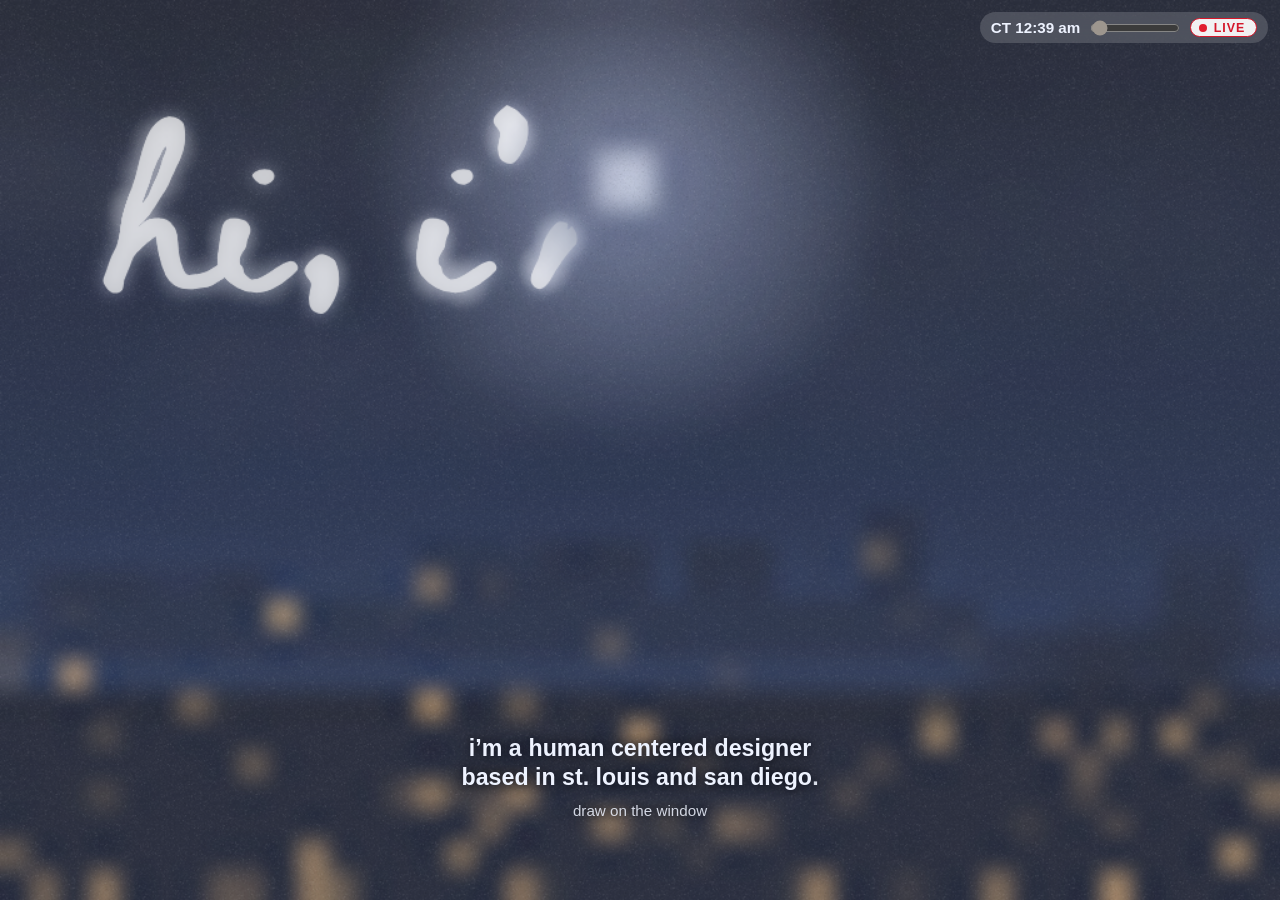
==== index.html @ 8dcabbac "renamed" ====
<!doctype html>
<html lang="en">
<head>
<meta charset="utf-8">
<meta name="viewport" content="width=device-width, initial-scale=1, viewport-fit=cover">
<title>Sage Park</title>
<link href="https://fonts.googleapis.com/css2?family=Beth+Ellen&display=swap" rel="stylesheet">
<style>
:root{box-sizing:border-box;padding-top:env(safe-area-inset-top,0px);
  padding-bottom:env(safe-area-inset-bottom,0px);
  --ink:#10244a;--glow:rgba(255,255,255,.55);--sky:#0b1634}
html{background:var(--sky);
  scroll-padding-top:env(safe-area-inset-top,0px)}
body{margin:0;font-family:'Alte Haas Grotesk','Helvetica Neue',Helvetica,Arial,sans-serif;color:var(--ink);transition:color 1s}
#fog{position:fixed;inset:0;width:100%;height:100%;display:block;z-index:0}
main{position:relative;z-index:1}
.hero{min-height:calc(100svh - env(safe-area-inset-top,0px) - env(safe-area-inset-bottom,0px));
  display:flex;
  flex-direction:column;
  justify-content:flex-end;
  align-items:center;
  gap:.6rem;
  padding:0 1.5rem 9vh;
  box-sizing:border-box;
  touch-action:none;
  user-select:none;-webkit-user-select:none;text-align:center}
.sr{position:absolute;width:1px;height:1px;overflow:hidden;clip:rect(0 0 0 0);white-space:nowrap}
.sub{margin:0;font-size:clamp(1.1rem,2.6vw,1.45rem);
  font-weight:700;text-shadow:0 0 8px var(--glow),0 0 22px var(--glow);max-width:100%;line-height:1.25}
.hint{margin:0;font-size:.95rem;opacity:.85;text-shadow:0 0 8px var(--glow),0 0 20px var(--glow);transition:opacity .8s}
.drawn .hint{opacity:0}
.ln{display:block}
.adj{--px:.7em;--py:.35em;
  display:inline-block;position:relative;
  vertical-align:bottom;
  white-space:nowrap;
  box-sizing:content-box;
  padding:var(--py) var(--px);
  margin:calc(var(--py)*-1) calc(var(--px)*-1);
  transition:width .9s cubic-bezier(.65,0,.35,1);
 -webkit-mask-image:linear-gradient(to bottom,transparent 0,#000 var(--py),#000 calc(100% - var(--py)),transparent 100%),linear-gradient(to right,transparent 0,#000 var(--px),#000 calc(100% - var(--px)),transparent 100%);
 mask-image:linear-gradient(to bottom,transparent 0,#000 var(--py),#000 calc(100% - var(--py)),transparent 100%),linear-gradient(to right,transparent 0,#000 var(--px),#000 calc(100% - var(--px)),transparent 100%);
 -webkit-mask-composite:source-in;mask-composite:intersect}
.adj .w{position:absolute;left:var(--px);right:var(--px);top:var(--py);text-align:center;white-space:nowrap;animation:wi .9s cubic-bezier(.65,0,.35,1) both}
.adj .w.out{animation:wo .9s cubic-bezier(.65,0,.35,1) both}
.adj{--px:4em;height:1.25em;-webkit-mask-image:linear-gradient(to bottom,transparent 0,#000 var(--py),#000 calc(100% - var(--py)),transparent 100%);mask-image:linear-gradient(to bottom,transparent 0,#000 var(--py),#000 calc(100% - var(--py)),transparent 100%);-webkit-mask-composite:source-over;mask-composite:add}
@keyframes wi{from{transform:translateY(110%)}to{transform:none}}
@keyframes wo{from{transform:none}to{transform:translateY(-110%)}}
@media (prefers-reduced-motion:reduce){*{animation:none!important;transition:none!important}.adj .w.out{display:none}}
.time{position:fixed;z-index:3;top:calc(env(safe-area-inset-top,0px) + 12px);right:12px;display:flex;align-items:center;gap:.5rem;padding:.35rem .7rem;border-radius:999px;background:rgba(255,255,255,.16);-webkit-backdrop-filter:blur(8px);backdrop-filter:blur(8px);font-size:.95rem;font-weight:700;color:var(--pink,#10244a);transition:color 1s}
.time input{width:90px;accent-color:currentColor}
.time button{font:inherit;font-size:.78rem;font-weight:700;letter-spacing:.08em;text-transform:uppercase;display:inline-flex;align-items:center;gap:.4rem;color:#d4182b;background:rgba(255,255,255,.92);border:1.5px solid #d4182b;border-radius:999px;padding:.1rem .65rem .1rem .5rem;cursor:pointer}
.time button::before{content:"";width:.5rem;height:.5rem;border-radius:50%;background:#e11d2e;animation:blink 1.4s ease-in-out infinite}
.time button.off{color:#6b7280;border-color:#6b7280}.time button.off::before{background:#6b7280;animation:none}
@keyframes blink{0%,45%{opacity:1}60%,100%{opacity:.15}}
.time button:focus-visible,.time input:focus-visible{outline:2px solid currentColor;outline-offset:3px}
</style>
</head>
<body>
<canvas id="fog" aria-hidden="true"></canvas>
<main>
  <section class="hero">
    <h1 class="sr">hi, i’m sage park</h1>
    <p class="sub"><span class="ln">i’m a <span class="adj" id="adj"><span class="w">human centered</span></span> designer</span><span class="ln"><span class="adj" id="tail"><span class="w">based in st. louis and san diego</span></span>.</span></p>
    <p class="hint">draw on the window</p>
  </section>
</main>
<div class="time">
  <span id="tl">Central Time</span>
  <input id="t" type="range" min="0" max="1439" step="1" aria-label="Preview time of day in Central Time">
  <button id="live" type="button">Live</button>
</div>
<script>
(()=>{
const TZ='America/Chicago',Q=.8,RM=matchMedia('(prefers-reduced-motion: reduce)').matches;
const $=s=>document.querySelector(s),cl=(v,a,b)=>Math.min(b,Math.max(a,v));
const hex=h=>[1,3,5].map(i=>parseInt(h.slice(i,i+2),16));
const mix=(a,b,t)=>a.map((v,i)=>v+(b[i]-v)*t),rgb=c=>`rgb(${c.map(Math.round)})`,rgba=(c,a)=>`rgba(${c.map(Math.round)},${a})`;
const P={
 night:{c:['#050816','#0b1634','#16254a'].map(hex),l:1,k:.05},
 dawn:{c:['#3d4c8a','#d68aa2','#f7c690'].map(hex),l:.35,k:.6},
 day:{c:['#2a6fdb','#5ea3ea','#8fc9b4'].map(hex),l:0,k:1},
 dusk:{c:['#363c7d','#b8709a','#f0a070'].map(hex),l:.55,k:.7}};
// sunrise 6:00, sunset 19:00
const K=[[0,'night'],[5,'night'],[6,'dawn'],[8.5,'day'],[16.5,'day'],[19,'dusk'],[20.5,'night'],[24,'night']];
function sample(h){let i=0;while(i<K.length-2&&h>K[i+1][0])i++;
 const[a,pa]=K[i],[b,pb]=K[i+1];let t=cl((h-a)/(b-a),0,1);t=t*t*(3-2*t);const A=P[pa],B=P[pb];
 return{c:A.c.map((x,j)=>mix(x,B.c[j],t)),l:A.l+(B.l-A.l)*t,k:A.k+(B.k-A.k)*t}}
function ctHours(){const p=new Intl.DateTimeFormat('en-US',{timeZone:TZ,hour:'numeric',minute:'numeric',second:'numeric',hourCycle:'h23'}).formatToParts(new Date());
 const g=t=>+p.find(x=>x.type===t).value;return g('hour')+g('minute')/60+g('second')/3600}
let sd=7;const rnd=()=>{sd|=0;sd=sd+0x6D2B79F5|0;let t=Math.imul(sd^sd>>>15,1|sd);t=t+Math.imul(t^t>>>7,61|t)^t;return((t^t>>>14)>>>0)/4294967296};
const BL=[];for(let x=0;x<1;){const w=.03+rnd()*.05,h=.05+rnd()*.14*(x>.35&&x<.75?1:.55),win=[];for(let i=0;i<10;i++)win.push([rnd(),rnd(),rnd()<.55]);BL.push({x,w,h,win});x+=w+rnd()*.005}
const LT=Array.from({length:70},()=>({x:rnd(),y:rnd(),r:.008+rnd()*.02}));
const CL=Array.from({length:6},(_,i)=>({x:i/6+rnd()*.1,y:.08+rnd()*.35,s:.1+rnd()*.12}));
const mk=()=>document.createElement('canvas');
const cv=$('#fog'),m=cv.getContext('2d');
const S=mk(),sx=S.getContext('2d'),Fs=mk(),fx=Fs.getContext('2d'),Md=mk(),dx=Md.getContext('2d'),SH=mk(),hx=SH.getContext('2d'),
 FG=mk(),gx=FG.getContext('2d'),SK=mk(),kx=SK.getContext('2d'),CB=mk(),bx=CB.getContext('2d'),TP=mk(),px=TP.getContext('2d'),
 TX=mk(),tx=TX.getContext('2d'),TF=mk(),ox=TF.getContext('2d'),TT=mk(),ttx=TT.getContext('2d'),DK=mk(),dkx=DK.getContext('2d'),DS=mk(),dsx=DS.getContext('2d',{willReadFrequently:true});
const noise=mk();noise.width=noise.height=160;
{const n=noise.getContext('2d'),d=n.createImageData(160,160);for(let i=0;i<d.data.length;i+=4){const v=rnd()*255;d.data[i]=d.data[i+1]=d.data[i+2]=v;d.data[i+3]=rnd()<.04?255:rnd()*150}n.putImageData(d,0,0)}
let cssW,cssH,W,H,fs=0,lines=[],live=true,prevH=12,dirty=1,lastInk=0;
const curH=()=>live?ctHours():prevH;
function glow(c,x,y,r,col,a){const g=c.createRadialGradient(x,y,0,x,y,r);g.addColorStop(0,rgba(col,a));g.addColorStop(1,rgba(col,0));c.fillStyle=g;c.fillRect(x-r,y-r,r*2,r*2)}
function drawScene(h,s){
 const w=S.width,ht=S.height,c=sx;
 const g=c.createLinearGradient(0,0,0,ht);g.addColorStop(0,rgb(s.c[0]));g.addColorStop(.55,rgb(s.c[1]));g.addColorStop(1,rgb(s.c[2]));
 c.fillStyle=g;c.fillRect(0,0,w,ht);
 const t=(h-6)/13,sa=cl((t+.06)/.12,0,1)*cl((1.06-t)/.12,0,1);
 if(sa>0){const e=Math.sin(Math.PI*cl(t,0,1));glow(c,w*(.15+.7*cl(t,-.05,1.05)),ht*(.66-.5*e),ht*(.35+.1*(1-e)),mix([255,170,110],[255,244,214],e),.9*sa)}
 const tm=((h-19+24)%24)/11;
 if(tm<1&&s.l>0){const x=w*(.85-.7*tm),y=ht*(.55-.35*Math.sin(Math.PI*tm));glow(c,x,y,ht*.3,[190,205,255],.5*s.l);glow(c,x,y,ht*.05,[235,240,255],.9*s.l)}
 const cc=mix([255,255,255],s.c[2],.25);
 for(const k of CL){const x=((k.x+h*.012)%1.3-.15)*w,y=k.y*ht;for(let j=0;j<5;j++)glow(c,x+(j-2)*k.s*ht*.7,y+(j%2?-1:1)*k.s*ht*.15,k.s*ht*.9,cc,s.k*.5)}
 const base=ht*.74,body=mix(s.c[1],[8,12,30],.75);
 for(const b of BL){c.fillStyle=rgb(body);c.fillRect(b.x*w,base-b.h*ht,b.w*w+1,b.h*ht+2);
  if(s.l>.05)for(const q of b.win)if(q[2]){c.fillStyle=rgba([255,196,110],.9*s.l);c.fillRect(b.x*w+q[0]*b.w*w,base-b.h*ht+q[1]*b.h*ht,1.2,1.2)}}
 const hz=c.createLinearGradient(0,base-ht*.18,0,base+ht*.06);hz.addColorStop(0,rgba(s.c[2],0));hz.addColorStop(.75,rgba(s.c[2],.4));hz.addColorStop(1,rgba(s.c[2],0));c.fillStyle=hz;c.fillRect(0,base-ht*.18,w,ht*.24);
 c.fillStyle=rgb(mix(s.c[1],[6,10,24],.88));c.fillRect(0,base+ht*.02,w,ht);
 for(const q of[[.86,.02],[.93,.0],[.8,.05]]){glow(c,q[0]*w,base+ht*q[1],ht*.09,mix(s.c[1],[6,10,24],.9),1)}
 if(s.l>.05)for(const q of LT)glow(c,q.x*w,base+ht*(.01+q.y*.25),q.r*ht,[255,190,110],.6*s.l);
}
const sm=mk();sm.width=sm.height=4;const smx=sm.getContext('2d',{willReadFrequently:true});
const lin=v=>{v/=255;return v<=.04045?v/12.92:Math.pow((v+.055)/1.055,2.4)},lum=c=>.2126*lin(c[0])+.7152*lin(c[1])+.0722*lin(c[2]);
const LD=lum([16,36,74]),LL=lum([238,243,255]);let tintCol='#fff';
function avg(r){const x=cl(r.x,0,W-1),y=cl(r.y,0,H-1),w=cl(r.w,1,W-x),h=cl(r.h,1,H-y);smx.clearRect(0,0,4,4);smx.drawImage(FG,x,y,w,h,0,0,4,4);const d=smx.getImageData(0,0,4,4).data,o=[0,0,0];for(let i=0;i<64;i+=4){o[0]+=d[i];o[1]+=d[i+1];o[2]+=d[i+2]}return o.map(v=>v/16)}
function darkBest(c){const l=lum(c),f=(a,b)=>(Math.max(a,b)+.05)/(Math.min(a,b)+.05);return f(l,LD)>=f(l,LL)}
function build(h){
 const s=sample(h);drawScene(h,s);
 hx.drawImage(S,0,0,W,H);
 fx.drawImage(S,0,0,Fs.width,Fs.height);dx.drawImage(Fs,0,0,Md.width,Md.height);gx.drawImage(Md,0,0,W,H);
 const a=.16+.26*(1-s.l);gx.fillStyle=`rgba(236,243,255,${a})`;gx.fillRect(0,0,W,H);
 gx.globalAlpha=.1;gx.fillStyle=gx.createPattern(noise,'repeat');gx.fillRect(0,0,W,H);gx.globalAlpha=1;
 {const id=dx.getImageData(0,0,Md.width,Md.height),d=id.data,o=dsx.createImageData(Md.width,Md.height),f=(p,q)=>(Math.max(p,q)+.05)/(Math.min(p,q)+.05);
  for(let i=0;i<d.length;i+=4){const l=lum(mix([d[i],d[i+1],d[i+2]],[236,243,255],a));o.data[i]=16;o.data[i+1]=36;o.data[i+2]=74;o.data[i+3]=255*cl(.5+.4*Math.log2(f(l,LD)/f(l,LL)),0,1)}
  dsx.putImageData(o,0,0);dkx.clearRect(0,0,W,H);dkx.drawImage(DS,0,0,W,H)}
 const sb=$('.sub').getBoundingClientRect(),hb=$('.hint').getBoundingClientRect(),pb=$('.time').getBoundingClientRect(),L0=lines[0],L1=lines[1];
 const d1=darkBest(avg({x:Math.min(sb.left,hb.left)*Q,y:sb.top*Q,w:Math.max(sb.width,hb.width)*Q,h:(hb.bottom-sb.top)*Q})),d2=darkBest(avg({x:pb.left*Q,y:pb.top*Q,w:pb.width*Q,h:pb.height*Q})),d3=L0?darkBest(avg({x:L0.x0,y:L0.y0,w:L1.x1-L0.x0,h:L1.y1-L0.y0})):false,r=document.documentElement.style;
 r.setProperty('--ink',d1?'#10244a':'#eef3ff');r.setProperty('--glow',d1?'rgba(255,255,255,.75)':'rgba(5,8,22,.7)');r.setProperty('--pink',d2?'#10244a':'#eef3ff');r.setProperty('--sky',rgb(s.c[0]));tintCol=d3?'#10244a':'#ffffff';
 const mins=Math.floor(h*60)%1440,hr=Math.floor(mins/60),mn=mins%60;
 $('#tl').textContent=`CT ${(hr%12)||12}:${String(mn).padStart(2,'0')} ${hr<12?'am':'pm'}`;
 if(live)$('#t').value=mins;
 dirty=1}
function layoutText(){
 fs=Math.min(cssW*.15,cssH*.19,190)*Q;ox.clearRect(0,0,W,H);
 ox.font=`${fs}px "Beth Ellen",cursive`;ox.textBaseline='alphabetic';ox.lineJoin='round';ox.fillStyle=ox.strokeStyle='#fff';ox.lineWidth=fs*.012;
 const T=['hi, i\u2019m','sage park'],x0=cssW*.09*Q,b1=H*.32;
 lines=T.map((t,i)=>{const b=b1+i*fs*1.4,w=ox.measureText(t).width;ox.strokeText(t,x0,b);ox.fillText(t,x0,b);return{x0,x1:x0+w,y0:b-fs*(i?.8:1),y1:b+fs*.6,b,px:x0-6*Q}})}
let written=false,writing=false,wst=0,fadeAt=0,textA=0;
function resize(){
 cssW=innerWidth;cssH=innerHeight;W=Math.round(cssW*Q);H=Math.round(cssH*Q);
 [cv,SH,FG,SK,CB,TP,TX,TF,TT,DK].forEach(c=>{c.width=W;c.height=H});
 S.width=Math.ceil(W/3);S.height=Math.ceil(H/3);Fs.width=Math.ceil(W/24);Fs.height=Math.ceil(H/24);Md.width=Math.ceil(W/8);Md.height=Math.ceil(H/8);DS.width=Md.width;DS.height=Md.height;
 [m,hx,gx,px,bx,fx,dx,dkx].forEach(c=>{c.imageSmoothingEnabled=true;c.imageSmoothingQuality='high'});
 layoutText();if(written){tx.drawImage(TF,0,0)}
 build(curH())}
function stamp(x,y,r){const g=kx.createRadialGradient(x,y,0,x,y,r);g.addColorStop(0,'rgba(255,255,255,.85)');g.addColorStop(1,'rgba(255,255,255,0)');kx.fillStyle=g;kx.fillRect(x-r,y-r,r*2,r*2);lastInk=performance.now()}
function seg(x1,y1,x2,y2){kx.save();kx.lineCap=kx.lineJoin='round';kx.lineWidth=24*Q;kx.strokeStyle='#fff';kx.shadowColor='#fff';kx.shadowBlur=12*Q;
 kx.beginPath();kx.moveTo(x1,y1);kx.lineTo(x2,y2);kx.stroke();kx.restore();lastInk=performance.now()}
const drips=[];
function spawn(x,y){if(RM||drips.length>28)return;drips.push({x,y,py:y,v:(14+rnd()*26)*Q,max:(40+rnd()*110)*Q,d:0,stop:0});lastInk=performance.now()}
function stepDrips(now,dt){for(let i=drips.length-1;i>=0;i--){const d=drips[i];
 if(!d.stop){const dy=d.v*dt/1000*(1+d.d/(d.max*2));d.y+=dy;d.d+=dy;
  kx.save();kx.lineCap='round';kx.strokeStyle='#fff';kx.lineWidth=4*Q;kx.beginPath();kx.moveTo(d.x,d.py);kx.lineTo(d.x,d.y);kx.stroke();kx.restore();d.py=d.y;lastInk=now;
  if(d.d>d.max)d.stop=now}
 else if(now-d.stop>3000)drips.splice(i,1)}}
// Handwriting: thin the rendered text to a centerline, then walk a pen along it and reveal the glyphs under the pen.
function thin(a,w,h){let ch=true;while(ch){ch=false;for(let pass=0;pass<2;pass++){const del=[];
 for(let y=1;y<h-1;y++)for(let x=1;x<w-1;x++){const i=y*w+x;if(!a[i])continue;
  const p2=a[i-w],p3=a[i-w+1],p4=a[i+1],p5=a[i+w+1],p6=a[i+w],p7=a[i+w-1],p8=a[i-1],p9=a[i-w-1],B=p2+p3+p4+p5+p6+p7+p8+p9;
  if(B<2||B>6)continue;
  const A=(!p2&&p3?1:0)+(!p3&&p4?1:0)+(!p4&&p5?1:0)+(!p5&&p6?1:0)+(!p6&&p7?1:0)+(!p7&&p8?1:0)+(!p8&&p9?1:0)+(!p9&&p2?1:0);
  if(A!==1)continue;
  if(pass===0){if(p2*p4*p6||p4*p6*p8)continue}else{if(p2*p4*p8||p2*p6*p8)continue}
  del.push(i)}
 for(const i of del)a[i]=0;if(del.length)ch=true}}}
function trace(L){
 const pad=Math.ceil(fs*.15),x0=Math.max(0,Math.floor(L.x0-pad)),x1=Math.min(W,Math.ceil(L.x1+pad)),y0=Math.max(0,Math.floor(L.y0)),y1=Math.min(H,Math.ceil(L.y1)),w=x1-x0,h=y1-y0;
 const id=ox.getImageData(x0,y0,w,h).data,a=new Uint8Array(w*h);for(let k=0;k<a.length;k++)a[k]=id[k*4+3]>110?1:0;
 for(let x=0;x<w;x++)a[x]=a[(h-1)*w+x]=0;for(let y=0;y<h;y++)a[y*w]=a[y*w+w-1]=0;
 thin(a,w,h);
 const pts=[];for(let y=1;y<h-1;y++)for(let x=1;x<w-1;x++)if(a[y*w+x])pts.push([x,y]);pts.sort((p,q)=>p[0]-q[0]||p[1]-q[1]);
 const vis=new Uint8Array(w*h),out=[];let si=0,cur=null;
 for(;;){
  if(!cur){while(si<pts.length&&vis[pts[si][1]*w+pts[si][0]])si++;if(si>=pts.length)break;cur=pts[si]}
  vis[cur[1]*w+cur[0]]=1;out.push([cur[0]+x0,cur[1]+y0]);
  let nx=null,bd=1e9;
  for(let r=1;r<=3&&!nx;r++)for(let dy=-r;dy<=r;dy++)for(let dx=-r;dx<=r;dx++){if(Math.max(Math.abs(dx),Math.abs(dy))!==r)continue;const X=cur[0]+dx,Y=cur[1]+dy;if(X<0||Y<0||X>=w||Y>=h)continue;const k=Y*w+X;if(a[k]&&!vis[k]){const d=dx*dx+dy*dy-dx*.01;if(d<bd){bd=d;nx=[X,Y]}}}
  cur=nx}
 return out}
let paths=[];
function startWrite(){
 if(RM){tx.drawImage(TF,0,0);written=true;textA=.6;fadeAt=0;dirty=1;return}
 let t0=0;paths=lines.map(L=>{const pts=trace(L),dur=cl(pts.length*1.3,1500,2800),p={pts,t0,dur,i:0,d:0};t0+=dur+300;return p});
 wst=performance.now();writing=true;textA=1}
function stepWrite(now){const t=now-wst;let done=true;
 for(const p of paths){const n=p.pts.length;
  if(!n){if(t>=p.t0&&!p.d){tx.drawImage(TF,0,0);p.d=1}else if(!p.d)done=false;continue}
  const k=Math.floor(cl((t-p.t0)/p.dur,0,1)*n);
  if(k>p.i){const r=fs*.1;tx.save();tx.beginPath();for(let j=p.i;j<k;j++){const q=p.pts[j];tx.moveTo(q[0]+r,q[1]);tx.arc(q[0],q[1],r,0,6.283)}tx.clip();tx.drawImage(TF,0,0);tx.restore();
   const q=p.pts[k-1];stamp(q[0],q[1],fs*.17);p.i=k}
  if(p.i<n)done=false}
 if(done){writing=false;written=true;fadeAt=now+1200;tx.drawImage(TF,0,0);
  if(!RM)for(let k=0;k<5;k++)setTimeout(()=>{const L=lines[1];spawn(L.x0+rnd()*(L.x1-L.x0),L.b)},1800+k*900)}}
function render(now){
 m.globalCompositeOperation='source-over';m.drawImage(FG,0,0);
 bx.clearRect(0,0,W,H);bx.drawImage(SK,0,0);bx.globalAlpha=textA;bx.drawImage(TX,0,0);bx.globalAlpha=1;
 px.globalCompositeOperation='source-over';px.clearRect(0,0,W,H);px.drawImage(SH,0,0);px.globalCompositeOperation='destination-in';px.drawImage(CB,0,0);
 m.drawImage(TP,0,0);
 m.save();m.globalCompositeOperation='lighter';m.globalAlpha=.4;m.shadowColor='rgba(255,255,255,.85)';m.shadowBlur=18*Q;m.shadowOffsetX=W+200;m.drawImage(CB,-W-200,0);m.restore();
 ttx.globalCompositeOperation='source-over';ttx.clearRect(0,0,W,H);ttx.drawImage(CB,0,0);ttx.globalCompositeOperation='source-in';ttx.fillStyle='#fff';ttx.fillRect(0,0,W,H);ttx.globalCompositeOperation='source-atop';ttx.drawImage(DK,0,0);m.globalAlpha=.75;m.drawImage(TT,0,0);m.globalAlpha=1
 for(const d of drips){const a=d.stop?cl(1-(now-d.stop)/2500,0,1):1;if(a<=0)continue;m.fillStyle=`rgba(255,255,255,${.55*a})`;m.beginPath();m.arc(d.x,d.y,3.6*Q,0,6.283);m.fill()}}
let last=performance.now(),fadeAcc=0;
function frame(now){const dt=Math.min(64,now-last);last=now;
 if(writing)stepWrite(now);
 stepDrips(now,dt);
 if(now-lastInk<4300){fadeAcc+=dt;while(fadeAcc>=50){fadeAcc-=50;kx.save();kx.globalCompositeOperation='destination-out';kx.fillStyle='rgba(0,0,0,.08)';kx.fillRect(0,0,W,H);kx.restore()}}
 if(written&&!RM){const f=cl((now-fadeAt)/7000,0,1);textA=1-.4*(f*f*(3-2*f))}
 if(dirty||writing||drips.length||now-lastInk<4300||(written&&now<fadeAt+7100)){render(now);dirty=0}
 requestAnimationFrame(frame)}
// input
let down=false,lx=0,ly=0,acc=0;
const pt=e=>[e.clientX*Q,e.clientY*Q];
const skip=e=>e.target.closest&&e.target.closest('a,button,input,label');
document.addEventListener('pointerdown',e=>{if(skip(e))return;down=true;[lx,ly]=pt(e);seg(lx,ly,lx+.01,ly);document.body.classList.add('drawn')});
document.addEventListener('pointermove',e=>{if(!down)return;const[x,y]=pt(e);seg(lx,ly,x,y);acc+=Math.hypot(x-lx,y-ly);
 if(acc>70*Q){acc=0;if(rnd()<.55)spawn(x+(rnd()-.5)*12*Q,y+10*Q)}lx=x;ly=y});
['pointerup','pointercancel'].forEach(n=>document.addEventListener(n,()=>{down=false}));
// time controls
$('#t').addEventListener('input',e=>{live=false;$('#live').classList.add('off');prevH=e.target.value/60;build(prevH)});
$('#live').addEventListener('click',()=>{live=true;$('#live').classList.remove('off');build(ctHours())});
setInterval(()=>{if(live)build(ctHours())},20000);
const ADJ=['human centered','coffee loving','music obsessed','mildly perfectionistic','animal loving','creatively curious'],TAIL=['based in st. louis and san diego','who has too many tabs open','who loooves to sing','who takes the slower route'];
const tw=n=>{const r=document.createRange();r.selectNodeContents(n);return Math.ceil(r.getBoundingClientRect().width)};
function roller(el,list){let i=0;return{fix(){const w=el.querySelector('.w:not(.out)');if(w)el.style.width=tw(w)+'px'},
 next(){i=(i+1)%list.length;const old=el.querySelector('.w:not(.out)'),n=document.createElement('span');n.className='w';n.textContent=list[i];el.appendChild(n);el.style.width=tw(n)+'px';if(old){old.classList.add('out');setTimeout(()=>old.remove(),950)}}}}
const R=[roller($('#adj'),ADJ),roller($('#tail'),TAIL)];let ri=0;
function fixAdj(){R.forEach(r=>r.fix())}
fixAdj();
// one timer alternates between the two, so they never change at the same moment
setInterval(()=>{R[ri].next();ri^=1},2600);
addEventListener('resize',fixAdj);
let rz;addEventListener('resize',()=>{clearTimeout(rz);rz=setTimeout(resize,150)});
resize();requestAnimationFrame(frame);
Promise.race([document.fonts.load('64px "Beth Ellen"'),new Promise(r=>setTimeout(r,1800))]).catch(()=>{}).then(()=>{fixAdj();layoutText();build(curH());setTimeout(startWrite,500)});
})();
</script>
</body>
</html>
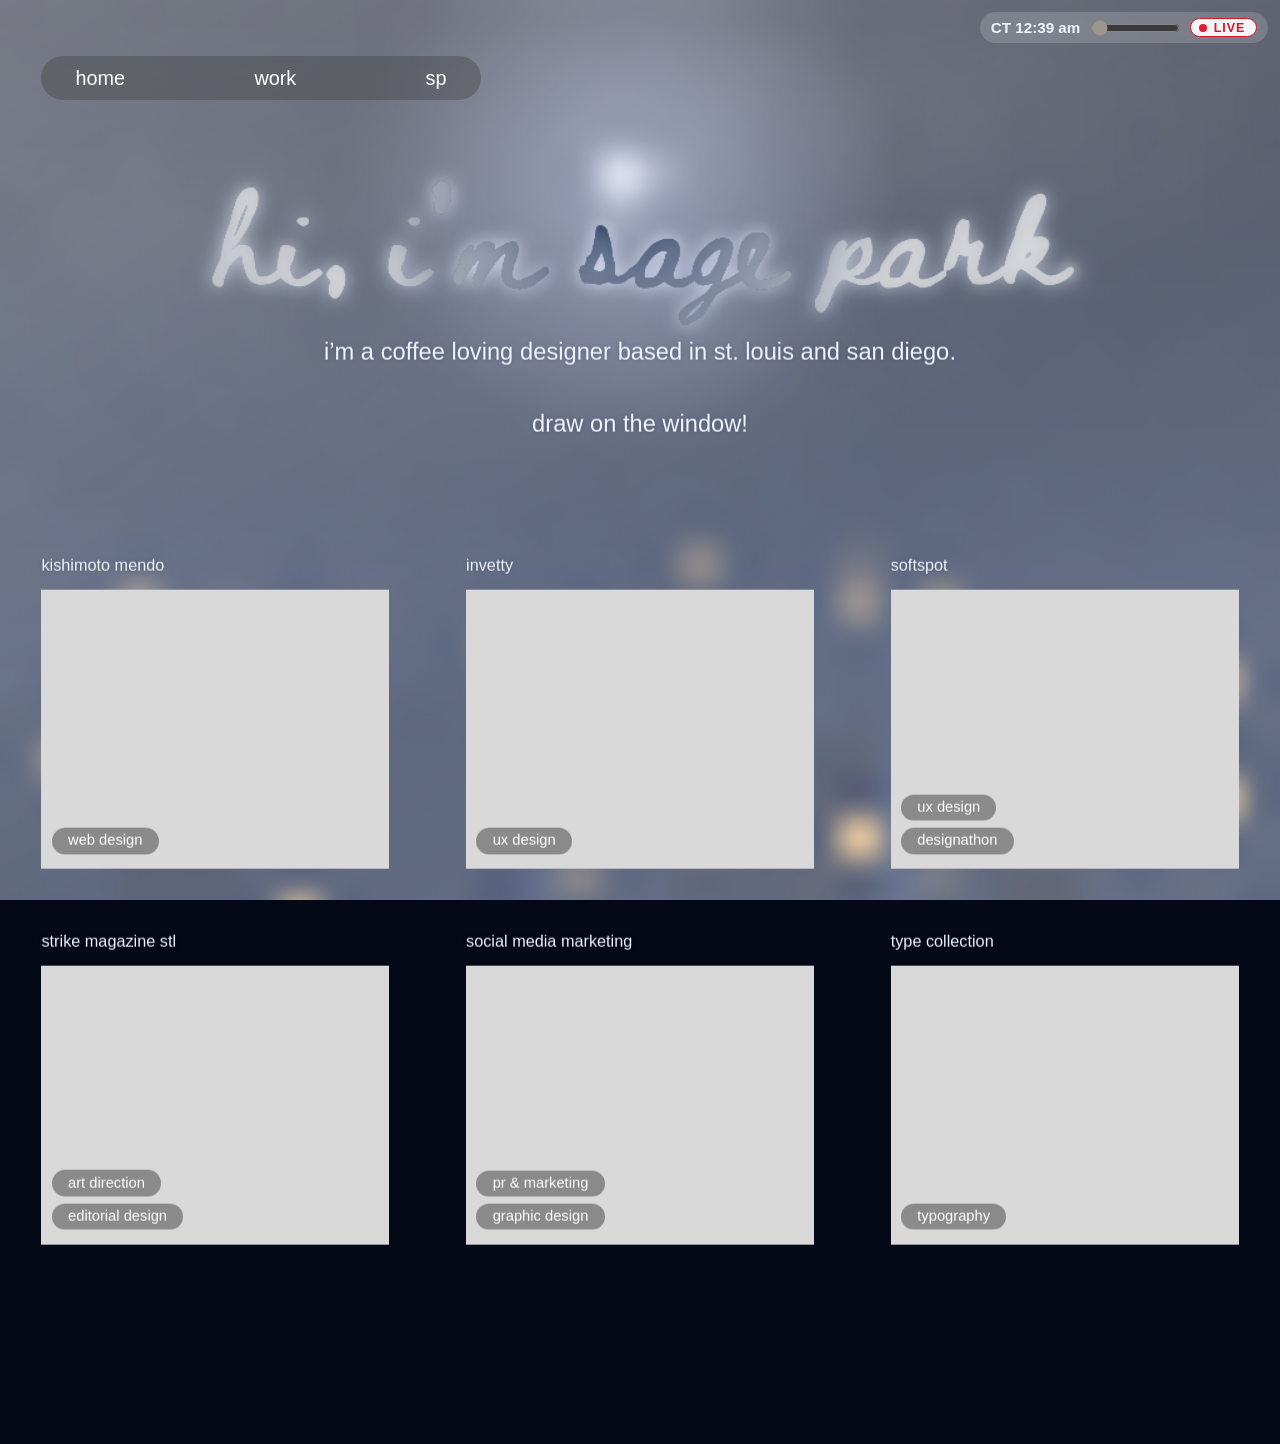
==== commit b6021f30: "changed homepage" ====
--- a/index.html
+++ b/index.html
@@ -5,245 +5,878 @@
 <meta name="viewport" content="width=device-width, initial-scale=1, viewport-fit=cover">
 <title>Sage Park</title>
 <link href="https://fonts.googleapis.com/css2?family=Beth+Ellen&display=swap" rel="stylesheet">
+
 <style>
-:root{box-sizing:border-box;padding-top:env(safe-area-inset-top,0px);
-  padding-bottom:env(safe-area-inset-bottom,0px);
-  --ink:#10244a;--glow:rgba(255,255,255,.55);--sky:#0b1634}
-html{background:var(--sky);
-  scroll-padding-top:env(safe-area-inset-top,0px)}
-body{margin:0;font-family:'Alte Haas Grotesk','Helvetica Neue',Helvetica,Arial,sans-serif;color:var(--ink);transition:color 1s}
-#fog{position:fixed;inset:0;width:100%;height:100%;display:block;z-index:0}
-main{position:relative;z-index:1}
-.hero{min-height:calc(100svh - env(safe-area-inset-top,0px) - env(safe-area-inset-bottom,0px));
-  display:flex;
-  flex-direction:column;
-  justify-content:flex-end;
-  align-items:center;
-  gap:.6rem;
-  padding:0 1.5rem 9vh;
+/* ==========================================================================
+   1. TOKENS
+   Sizes were measured from the Figma frame (1728 x 1117) and converted to
+   clamp()s so the layout holds on any screen.
+   ========================================================================== */
+:root{
+  --pad-x:       clamp(20px, 3.24vw, 56px);     /* page side margin        */
+  --grid-gap-x:  clamp(16px, 6vw, 105px);       /* gap between work cards  */
+  --grid-gap-y:  clamp(44px, 7vh, 96px);
+
+  --fs-nav:      clamp(1rem, 1.55vw, 1.7rem);
+  --fs-sub:      clamp(1.1rem, 1.85vw, 2rem);
+  --fs-label:    clamp(.95rem, 1.27vw, 1.375rem);
+  --fs-tag:      clamp(.78rem, 1.15vw, 1.25rem);
+
+  --menu-bg:     rgba(70,70,70,.42);            /* nav pill opacity        */
+  --tag-bg:      rgba(60,60,60,.50);            /* work-tag pill opacity   */
+  --work-bg:     #d9d9d9;                       /* blank work placeholders */
+
+  /* set live by the script (adaptive text colour + sky colour) */
+  --ink:#10244a;
+  --ink-time:#10244a;
+  --halo:rgba(255,255,255,0);
+  --sky:#0b1634;
+}
+
+/* ==========================================================================
+   2. BASE
+   ========================================================================== */
+html{background:var(--sky)}
+body{
+  margin:0;
+  font-family:'Alte Haas Grotesk','Helvetica Neue',Helvetica,Arial,sans-serif;
+  user-select:none;-webkit-user-select:none;
+  overscroll-behavior:none;
+}
+a{color:inherit;text-decoration:none}
+.sr{position:absolute;width:1px;height:1px;overflow:hidden;clip:rect(0 0 0 0);white-space:nowrap}
+
+/* the foggy window (everything is painted here by the script) */
+#fog{position:fixed;inset:0;width:100%;height:100%;display:block;z-index:0;pointer-events:none}
+
+/* All page content lives in #scroller. The script moves it with a smoothed
+   transform (and moves the canvas title by the same amount, so they never
+   drift apart). The real document height is mirrored onto <body>. */
+#scroller{position:fixed;top:0;left:0;right:0;z-index:1;will-change:transform}
+
+/* ==========================================================================
+   3. MENU (fixed, translucent)
+   ========================================================================== */
+.menu{
+  position:fixed;z-index:3;
+  top:calc(env(safe-area-inset-top,0px) + clamp(56px, 5.9vh, 66px));
+  left:var(--pad-x);
+  width:clamp(260px, 34.3vw, 593px);
+  height:clamp(44px, 3.2vw, 56px);
   box-sizing:border-box;
-  touch-action:none;
-  user-select:none;-webkit-user-select:none;text-align:center}
-.sr{position:absolute;width:1px;height:1px;overflow:hidden;clip:rect(0 0 0 0);white-space:nowrap}
-.sub{margin:0;font-size:clamp(1.1rem,2.6vw,1.45rem);
-  font-weight:700;text-shadow:0 0 8px var(--glow),0 0 22px var(--glow);max-width:100%;line-height:1.25}
-.hint{margin:0;font-size:.95rem;opacity:.85;text-shadow:0 0 8px var(--glow),0 0 20px var(--glow);transition:opacity .8s}
+  display:flex;align-items:center;justify-content:space-between;
+  padding:0 clamp(20px, 2.66vw, 46px);
+  border-radius:999px;
+  background:var(--menu-bg);
+  -webkit-backdrop-filter:blur(10px);backdrop-filter:blur(10px);
+  color:#fff;font-size:var(--fs-nav);
+}
+.menu a{padding:.2em 0}
+.menu a:focus-visible,.work-media:focus-visible{outline:2px solid #fff;outline-offset:4px;border-radius:6px}
+
+/* ==========================================================================
+   4. HERO
+   ========================================================================== */
+.hero{
+  display:flex;flex-direction:column;align-items:center;
+  padding:clamp(150px, 21vh, 260px) var(--pad-x) 0;
+  text-align:center;
+  touch-action:pan-y;           /* vertical swipes scroll, horizontal strokes draw */
+}
+/* The handwritten title is painted on the canvas. This empty box reserves its
+   space in the page flow; the script sets its height. */
+.title-slot{align-self:stretch;height:200px}
+
+.sub,.hint{
+  margin:0;max-width:100%;
+  font-size:var(--fs-sub);font-weight:500;line-height:1.3;
+  color:var(--ink);
+  /* tiny halo only; set CFG.halo = 0 in the script to remove it entirely */
+  text-shadow:0 0 5px var(--halo);
+  transition:color .6s,opacity .8s;
+}
+.sub{margin-top:clamp(.4rem, 1vh, .9rem)}
+.hint{margin-top:clamp(1.6rem, 4.6vh, 3rem)}
 .drawn .hint{opacity:0}
-.ln{display:block}
-.adj{--px:.7em;--py:.35em;
-  display:inline-block;position:relative;
-  vertical-align:bottom;
-  white-space:nowrap;
-  box-sizing:content-box;
+
+/* sentence breaks into two lines on narrow screens, stays on one line on wide ones */
+.ln{display:inline}
+@media (max-width:900px){.ln{display:block}}
+
+/* ---- rolling words ---- */
+.adj{
+  --px:8em;--py:.35em;   /* side padding = slack so a word that is wider than the box mid-transition stays centred */
+  display:inline-block;position:relative;vertical-align:baseline;
+  white-space:nowrap;box-sizing:content-box;
+  height:1.3em;
   padding:var(--py) var(--px);
   margin:calc(var(--py)*-1) calc(var(--px)*-1);
   transition:width .9s cubic-bezier(.65,0,.35,1);
- -webkit-mask-image:linear-gradient(to bottom,transparent 0,#000 var(--py),#000 calc(100% - var(--py)),transparent 100%),linear-gradient(to right,transparent 0,#000 var(--px),#000 calc(100% - var(--px)),transparent 100%);
- mask-image:linear-gradient(to bottom,transparent 0,#000 var(--py),#000 calc(100% - var(--py)),transparent 100%),linear-gradient(to right,transparent 0,#000 var(--px),#000 calc(100% - var(--px)),transparent 100%);
- -webkit-mask-composite:source-in;mask-composite:intersect}
-.adj .w{position:absolute;left:var(--px);right:var(--px);top:var(--py);text-align:center;white-space:nowrap;animation:wi .9s cubic-bezier(.65,0,.35,1) both}
+  -webkit-mask-image:linear-gradient(to bottom,transparent 0,#000 var(--py),#000 calc(100% - var(--py)),transparent 100%);
+          mask-image:linear-gradient(to bottom,transparent 0,#000 var(--py),#000 calc(100% - var(--py)),transparent 100%);
+}
+.adj::before{content:"\200b"}   /* invisible in-flow character: gives the box the same text baseline as the words around it */
+.adj .w{position:absolute;left:0;right:0;top:var(--py);text-align:center;white-space:nowrap;animation:wi .9s cubic-bezier(.65,0,.35,1) both}
 .adj .w.out{animation:wo .9s cubic-bezier(.65,0,.35,1) both}
-.adj{--px:4em;height:1.25em;-webkit-mask-image:linear-gradient(to bottom,transparent 0,#000 var(--py),#000 calc(100% - var(--py)),transparent 100%);mask-image:linear-gradient(to bottom,transparent 0,#000 var(--py),#000 calc(100% - var(--py)),transparent 100%);-webkit-mask-composite:source-over;mask-composite:add}
 @keyframes wi{from{transform:translateY(110%)}to{transform:none}}
 @keyframes wo{from{transform:none}to{transform:translateY(-110%)}}
-@media (prefers-reduced-motion:reduce){*{animation:none!important;transition:none!important}.adj .w.out{display:none}}
-.time{position:fixed;z-index:3;top:calc(env(safe-area-inset-top,0px) + 12px);right:12px;display:flex;align-items:center;gap:.5rem;padding:.35rem .7rem;border-radius:999px;background:rgba(255,255,255,.16);-webkit-backdrop-filter:blur(8px);backdrop-filter:blur(8px);font-size:.95rem;font-weight:700;color:var(--pink,#10244a);transition:color 1s}
+
+/* ==========================================================================
+   5. WORKS GRID
+   ========================================================================== */
+.works{padding:clamp(70px, 13vh, 150px) var(--pad-x) calc(clamp(90px, 22vh, 240px) + env(safe-area-inset-bottom,0px))}
+.works-grid{
+  display:grid;
+  grid-template-columns:repeat(3,minmax(0,1fr));
+  column-gap:var(--grid-gap-x);row-gap:var(--grid-gap-y);
+}
+.work-title{
+  margin:0 0 .85em;
+  font-size:var(--fs-label);font-weight:400;line-height:1.2;
+  color:var(--ink);
+  text-shadow:0 0 5px var(--halo);
+  transition:color .6s;
+}
+/* blank placeholder: swap the background for an <img> / video when ready */
+.work-media{
+  display:flex;flex-direction:column;justify-content:flex-end;align-items:flex-start;gap:7px;
+  box-sizing:border-box;aspect-ratio:469/377;
+  padding:0 0 clamp(10px, 1.16vw, 20px) clamp(8px, .81vw, 14px);
+  background:var(--work-bg);
+}
+.tag{
+  padding:.3em 1.1em;border-radius:999px;
+  background:var(--tag-bg);color:#fff;
+  font-size:var(--fs-tag);line-height:1.2;
+  -webkit-backdrop-filter:blur(6px);backdrop-filter:blur(6px);
+}
+@media (max-width:900px){
+  .works-grid{grid-template-columns:repeat(2,minmax(0,1fr))}
+}
+@media (max-width:560px){
+  .works-grid{grid-template-columns:minmax(0,1fr)}
+}
+
+/* ==========================================================================
+   6. TIME SLIDER + LIVE BUTTON (unchanged)
+   ========================================================================== */
+.time{position:fixed;z-index:3;top:calc(env(safe-area-inset-top,0px) + 12px);right:12px;display:flex;align-items:center;gap:.5rem;padding:.35rem .7rem;border-radius:999px;background:rgba(255,255,255,.16);-webkit-backdrop-filter:blur(8px);backdrop-filter:blur(8px);font-size:.95rem;font-weight:700;color:var(--ink-time);transition:color 1s}
 .time input{width:90px;accent-color:currentColor}
 .time button{font:inherit;font-size:.78rem;font-weight:700;letter-spacing:.08em;text-transform:uppercase;display:inline-flex;align-items:center;gap:.4rem;color:#d4182b;background:rgba(255,255,255,.92);border:1.5px solid #d4182b;border-radius:999px;padding:.1rem .65rem .1rem .5rem;cursor:pointer}
 .time button::before{content:"";width:.5rem;height:.5rem;border-radius:50%;background:#e11d2e;animation:blink 1.4s ease-in-out infinite}
 .time button.off{color:#6b7280;border-color:#6b7280}.time button.off::before{background:#6b7280;animation:none}
 @keyframes blink{0%,45%{opacity:1}60%,100%{opacity:.15}}
 .time button:focus-visible,.time input:focus-visible{outline:2px solid currentColor;outline-offset:3px}
+
+@media (prefers-reduced-motion:reduce){*{animation:none!important;transition:none!important}.adj .w.out{display:none}}
 </style>
 </head>
+
 <body>
+
 <canvas id="fog" aria-hidden="true"></canvas>
-<main>
-  <section class="hero">
-    <h1 class="sr">hi, i’m sage park</h1>
-    <p class="sub"><span class="ln">i’m a <span class="adj" id="adj"><span class="w">human centered</span></span> designer</span><span class="ln"><span class="adj" id="tail"><span class="w">based in st. louis and san diego</span></span>.</span></p>
-    <p class="hint">draw on the window</p>
-  </section>
-</main>
+
+<nav class="menu" aria-label="Main">
+  <a href="#top"  data-scroll="#top">home</a>
+  <a href="#work" data-scroll="#work">work</a>
+  <a href="#">sp</a>                       <!-- placeholder: no destination yet -->
+</nav>
+
 <div class="time">
   <span id="tl">Central Time</span>
   <input id="t" type="range" min="0" max="1439" step="1" aria-label="Preview time of day in Central Time">
   <button id="live" type="button">Live</button>
 </div>
+
+<div id="scroller">
+  <main>
+
+    <section class="hero" id="top">
+      <h1 class="sr">hi, i’m sage park</h1>
+      <div class="title-slot" aria-hidden="true"></div>
+      <p class="sub" data-adapt><span class="ln">i’m a <span class="adj" id="adj"><span class="w">human centered</span></span> designer</span> <span class="ln"><span class="adj" id="tail"><span class="w">based in st. louis and san diego</span></span>.</span></p>
+      <p class="hint" data-adapt>draw on the window!</p>
+    </section>
+
+    <section class="works" id="work" aria-label="Selected work">
+      <div class="works-grid">
+
+        <article class="work">
+          <h2 class="work-title" data-adapt>kishimoto mendo</h2>
+          <a class="work-media" href="#" aria-label="kishimoto mendo">
+            <div class="tag">web design</div>
+          </a>
+        </article>
+
+        <article class="work">
+          <h2 class="work-title" data-adapt>invetty</h2>
+          <a class="work-media" href="#" aria-label="invetty">
+            <div class="tag">ux design</div>
+          </a>
+        </article>
+
+        <article class="work">
+          <h2 class="work-title" data-adapt>softspot</h2>
+          <a class="work-media" href="#" aria-label="softspot">
+            <div class="tag">ux design</div>
+            <div class="tag">designathon</div>
+          </a>
+        </article>
+
+        <article class="work">
+          <h2 class="work-title" data-adapt>strike magazine stl</h2>
+          <a class="work-media" href="#" aria-label="strike magazine stl">
+            <div class="tag">art direction</div>
+            <div class="tag">editorial design</div>
+          </a>
+        </article>
+
+        <article class="work">
+          <h2 class="work-title" data-adapt>social media marketing</h2>
+          <a class="work-media" href="#" aria-label="social media marketing">
+            <div class="tag">pr &amp; marketing</div>
+            <div class="tag">graphic design</div>
+          </a>
+        </article>
+
+        <article class="work">
+          <h2 class="work-title" data-adapt>type collection</h2>
+          <a class="work-media" href="#" aria-label="type collection">
+            <div class="tag">typography</div>
+          </a>
+        </article>
+
+      </div>
+    </section>
+
+  </main>
+</div>
+
 <script>
 (()=>{
-const TZ='America/Chicago',Q=.8,RM=matchMedia('(prefers-reduced-motion: reduce)').matches;
-const $=s=>document.querySelector(s),cl=(v,a,b)=>Math.min(b,Math.max(a,v));
+'use strict';
+
+/* ==========================================================================
+   0. SETTINGS — the knobs most likely to need tweaking
+   ========================================================================== */
+const CFG={
+  tz:'America/Chicago',     // time zone driving the sky
+  quality:.8,               // canvas resolution scale (lower = softer + faster)
+  smoothMs:110,             // scroll smoothing (ms). Lower = snappier, higher = floatier
+  smoothMsTouch:45,         // same, for touch screens (they already have momentum)
+  parallax:1,               // background scroll speed vs the page: 1 = moves with the page, <1 = slower (more depth)
+  frost:.34,                // glass frost level: 0 = clear, ~.6 = very milky
+  halo:.22,                 // text halo strength (0 = none). Contrast does most of the work
+  inkDark:'#10244a',        // text colour on light backgrounds
+  inkLight:'#eef3ff',       // text colour on dark backgrounds
+  titleFit:.66,             // title width as a share of the screen (wide screens)
+  titleFitNarrow:.84,       // same, when the title wraps to two lines
+  narrowAt:720,             // px: below this the title wraps to two lines
+  anchorOffset:130          // px of space above a section when the menu scrolls to it
+};
+const Q=CFG.quality;
+const RM=matchMedia('(prefers-reduced-motion: reduce)').matches;
+const COARSE=matchMedia('(pointer: coarse)').matches;
+
+/* ==========================================================================
+   1. HELPERS
+   ========================================================================== */
+const $=s=>document.querySelector(s),$$=s=>[...document.querySelectorAll(s)];
+const cl=(v,a,b)=>Math.min(b,Math.max(a,v));
 const hex=h=>[1,3,5].map(i=>parseInt(h.slice(i,i+2),16));
-const mix=(a,b,t)=>a.map((v,i)=>v+(b[i]-v)*t),rgb=c=>`rgb(${c.map(Math.round)})`,rgba=(c,a)=>`rgba(${c.map(Math.round)},${a})`;
+const mix=(a,b,t)=>a.map((v,i)=>v+(b[i]-v)*t);
+const rgb=c=>`rgb(${c.map(Math.round)})`;
+const rgba=(c,a)=>`rgba(${c.map(Math.round)},${a})`;
+
+// seeded random numbers (same city every visit)
+let sd=7;
+const rnd=()=>{sd|=0;sd=sd+0x6D2B79F5|0;let t=Math.imul(sd^sd>>>15,1|sd);t=t+Math.imul(t^t>>>7,61|t)^t;return((t^t>>>14)>>>0)/4294967296};
+// stable per-window random number (so lit windows don't flicker while scrolling)
+const hash=(a,b,c)=>{let h=a*374761393+b*668265263+c*2147483647|0;h=(h^h>>>13)*1274126177|0;return((h^h>>>16)>>>0)/4294967296};
+
+/* ==========================================================================
+   2. TIME OF DAY
+   ========================================================================== */
 const P={
- night:{c:['#050816','#0b1634','#16254a'].map(hex),l:1,k:.05},
- dawn:{c:['#3d4c8a','#d68aa2','#f7c690'].map(hex),l:.35,k:.6},
- day:{c:['#2a6fdb','#5ea3ea','#8fc9b4'].map(hex),l:0,k:1},
- dusk:{c:['#363c7d','#b8709a','#f0a070'].map(hex),l:.55,k:.7}};
+  night:{c:['#050816','#0b1634','#16254a'].map(hex),l:1,k:.05},
+  dawn: {c:['#3d4c8a','#d68aa2','#f7c690'].map(hex),l:.35,k:.6},
+  day:  {c:['#2a6fdb','#5ea3ea','#8fc9b4'].map(hex),l:0,k:1},
+  dusk: {c:['#363c7d','#b8709a','#f0a070'].map(hex),l:.55,k:.7}
+};
 // sunrise 6:00, sunset 19:00
 const K=[[0,'night'],[5,'night'],[6,'dawn'],[8.5,'day'],[16.5,'day'],[19,'dusk'],[20.5,'night'],[24,'night']];
-function sample(h){let i=0;while(i<K.length-2&&h>K[i+1][0])i++;
- const[a,pa]=K[i],[b,pb]=K[i+1];let t=cl((h-a)/(b-a),0,1);t=t*t*(3-2*t);const A=P[pa],B=P[pb];
- return{c:A.c.map((x,j)=>mix(x,B.c[j],t)),l:A.l+(B.l-A.l)*t,k:A.k+(B.k-A.k)*t}}
-function ctHours(){const p=new Intl.DateTimeFormat('en-US',{timeZone:TZ,hour:'numeric',minute:'numeric',second:'numeric',hourCycle:'h23'}).formatToParts(new Date());
- const g=t=>+p.find(x=>x.type===t).value;return g('hour')+g('minute')/60+g('second')/3600}
-let sd=7;const rnd=()=>{sd|=0;sd=sd+0x6D2B79F5|0;let t=Math.imul(sd^sd>>>15,1|sd);t=t+Math.imul(t^t>>>7,61|t)^t;return((t^t>>>14)>>>0)/4294967296};
-const BL=[];for(let x=0;x<1;){const w=.03+rnd()*.05,h=.05+rnd()*.14*(x>.35&&x<.75?1:.55),win=[];for(let i=0;i<10;i++)win.push([rnd(),rnd(),rnd()<.55]);BL.push({x,w,h,win});x+=w+rnd()*.005}
-const LT=Array.from({length:70},()=>({x:rnd(),y:rnd(),r:.008+rnd()*.02}));
-const CL=Array.from({length:6},(_,i)=>({x:i/6+rnd()*.1,y:.08+rnd()*.35,s:.1+rnd()*.12}));
+function sample(h){
+  let i=0;while(i<K.length-2&&h>K[i+1][0])i++;
+  const[a,pa]=K[i],[b,pb]=K[i+1];
+  let t=cl((h-a)/(b-a),0,1);t=t*t*(3-2*t);
+  const A=P[pa],B=P[pb];
+  return{c:A.c.map((x,j)=>mix(x,B.c[j],t)),l:A.l+(B.l-A.l)*t,k:A.k+(B.k-A.k)*t};
+}
+function ctHours(){
+  const p=new Intl.DateTimeFormat('en-US',{timeZone:CFG.tz,hour:'numeric',minute:'numeric',second:'numeric',hourCycle:'h23'}).formatToParts(new Date());
+  const g=t=>+p.find(x=>x.type===t).value;
+  return g('hour')+g('minute')/60+g('second')/3600;
+}
+
+/* ==========================================================================
+   3. THE CITY
+   One tall drawing that runs the full length of the page: sky at the top, a hazy
+   skyline, then taller and closer towers, then the street at the very bottom.
+   Scrolling just pans down it. Heights are in "screens" (vh = one screen tall).
+   ========================================================================== */
+const NIGHT=[8,12,30];
+const LAYERS=[
+  // zone = where the roofs sit · w/gap = widths · dark/haze = colour · cell = window grid · lit = share of lit windows
+  {zone:(vh,T)=>[.50*vh,.68*vh],                                      w:[.035,.080],gap:[0,.012],   dark:.50,haze:.38,cell:[5,6],lit:.50},  // far skyline
+  {zone:(vh,T)=>{const D=Math.max(0,T-.8*vh);return[.80*vh,.80*vh+.50*D]},   w:[.050,.110],gap:[.004,.03],dark:.70,haze:.20,cell:[6,8],lit:.55},  // mid towers
+  {zone:(vh,T)=>{const D=Math.max(0,T-.8*vh);return[.80*vh+.20*D,.80*vh+.60*D]},w:[.060,.130],gap:[.012,.06],dark:.86,haze:.08,cell:[7,9],lit:.60}   // near towers
+];
+LAYERS.forEach((L,li)=>{
+  L.b=[];
+  for(let x=-.02,i=0;x<1.02;i++){
+    const w=L.w[0]+rnd()*(L.w[1]-L.w[0]);
+    L.b.push({id:li*1000+i,x,w,t:rnd(),bias:.4+.9*rnd()});     // t = 0..1 position inside the layer's roof zone
+    x+=w+L.gap[0]+rnd()*(L.gap[1]-L.gap[0]);
+  }
+});
+const STREET=Array.from({length:70},()=>({x:rnd(),y:rnd(),r:.008+rnd()*.02}));
+const CLOUDS=Array.from({length:6},(_,i)=>({x:i/6+rnd()*.1,y:.08+rnd()*.35,s:.1+rnd()*.12}));
+
+/* ==========================================================================
+   4. CANVAS LAYERS
+     cv / m  visible canvas                    S    scene, 1/3 resolution
+     SH      sharp scene (seen where wiped)    Fs/Md  blur steps
+     FG      frosted glass                     SK   finger strokes + drips
+     CB      strokes + title (the "wipe" mask) TP   sharp scene cut by CB
+     TF      title outline (page coords)       TX   title as written so far
+     Mm      extra blur step
+     SH, FG, DK and the blur steps are TALL (the whole page); SK (ink) is also page-tall.
+     TT      ink tint                          DK/DS  light/dark tint map
+   ========================================================================== */
 const mk=()=>document.createElement('canvas');
 const cv=$('#fog'),m=cv.getContext('2d');
-const S=mk(),sx=S.getContext('2d'),Fs=mk(),fx=Fs.getContext('2d'),Md=mk(),dx=Md.getContext('2d'),SH=mk(),hx=SH.getContext('2d'),
- FG=mk(),gx=FG.getContext('2d'),SK=mk(),kx=SK.getContext('2d'),CB=mk(),bx=CB.getContext('2d'),TP=mk(),px=TP.getContext('2d'),
- TX=mk(),tx=TX.getContext('2d'),TF=mk(),ox=TF.getContext('2d'),TT=mk(),ttx=TT.getContext('2d'),DK=mk(),dkx=DK.getContext('2d'),DS=mk(),dsx=DS.getContext('2d',{willReadFrequently:true});
-const noise=mk();noise.width=noise.height=160;
-{const n=noise.getContext('2d'),d=n.createImageData(160,160);for(let i=0;i<d.data.length;i+=4){const v=rnd()*255;d.data[i]=d.data[i+1]=d.data[i+2]=v;d.data[i+3]=rnd()<.04?255:rnd()*150}n.putImageData(d,0,0)}
-let cssW,cssH,W,H,fs=0,lines=[],live=true,prevH=12,dirty=1,lastInk=0;
+const S=mk(),sx=S.getContext('2d'),
+  Fs=mk(),fx=Fs.getContext('2d',{willReadFrequently:true}),
+  Md=mk(),dx=Md.getContext('2d'),
+  Mm=mk(),mx=Mm.getContext('2d'),
+  SH=mk(),hx=SH.getContext('2d'),
+  FG=mk(),gx=FG.getContext('2d'),
+  SK=mk(),kx=SK.getContext('2d'),
+  CB=mk(),bx=CB.getContext('2d'),
+  TP=mk(),px=TP.getContext('2d'),
+  TX=mk(),tx=TX.getContext('2d'),
+  TF=mk(),ox=TF.getContext('2d'),
+  TT=mk(),ttx=TT.getContext('2d'),
+  DK=mk(),dkx=DK.getContext('2d'),
+  DS=mk(),dsx=DS.getContext('2d');
+
+// shared state
+let cssW=0,cssH=0,W=0,H=0;       // viewport size in css px / canvas px
+let SC=0,PHcss=0;                // height of the tall scene (canvas px) and of the page (css px)
+let live=true,prevH=12,dirty=1,lastInk=0;
+let vy=0,maxY=1,sy=0,lastAdapt=0;   // scroll: smoothed offset (css px), scroll range, same offset in canvas px
 const curH=()=>live?ctHours():prevH;
-function glow(c,x,y,r,col,a){const g=c.createRadialGradient(x,y,0,x,y,r);g.addColorStop(0,rgba(col,a));g.addColorStop(1,rgba(col,0));c.fillStyle=g;c.fillRect(x-r,y-r,r*2,r*2)}
+
+/* ==========================================================================
+   5. SCENE  (sky, sun/moon, clouds, buildings, street)
+   ========================================================================== */
+function glow(c,x,y,r,col,a){
+  const g=c.createRadialGradient(x,y,0,x,y,r);
+  g.addColorStop(0,rgba(col,a));g.addColorStop(1,rgba(col,0));
+  c.fillStyle=g;c.fillRect(x-r,y-r,r*2,r*2);
+}
+
 function drawScene(h,s){
- const w=S.width,ht=S.height,c=sx;
- const g=c.createLinearGradient(0,0,0,ht);g.addColorStop(0,rgb(s.c[0]));g.addColorStop(.55,rgb(s.c[1]));g.addColorStop(1,rgb(s.c[2]));
- c.fillStyle=g;c.fillRect(0,0,w,ht);
- const t=(h-6)/13,sa=cl((t+.06)/.12,0,1)*cl((1.06-t)/.12,0,1);
- if(sa>0){const e=Math.sin(Math.PI*cl(t,0,1));glow(c,w*(.15+.7*cl(t,-.05,1.05)),ht*(.66-.5*e),ht*(.35+.1*(1-e)),mix([255,170,110],[255,244,214],e),.9*sa)}
- const tm=((h-19+24)%24)/11;
- if(tm<1&&s.l>0){const x=w*(.85-.7*tm),y=ht*(.55-.35*Math.sin(Math.PI*tm));glow(c,x,y,ht*.3,[190,205,255],.5*s.l);glow(c,x,y,ht*.05,[235,240,255],.9*s.l)}
- const cc=mix([255,255,255],s.c[2],.25);
- for(const k of CL){const x=((k.x+h*.012)%1.3-.15)*w,y=k.y*ht;for(let j=0;j<5;j++)glow(c,x+(j-2)*k.s*ht*.7,y+(j%2?-1:1)*k.s*ht*.15,k.s*ht*.9,cc,s.k*.5)}
- const base=ht*.74,body=mix(s.c[1],[8,12,30],.75);
- for(const b of BL){c.fillStyle=rgb(body);c.fillRect(b.x*w,base-b.h*ht,b.w*w+1,b.h*ht+2);
-  if(s.l>.05)for(const q of b.win)if(q[2]){c.fillStyle=rgba([255,196,110],.9*s.l);c.fillRect(b.x*w+q[0]*b.w*w,base-b.h*ht+q[1]*b.h*ht,1.2,1.2)}}
- const hz=c.createLinearGradient(0,base-ht*.18,0,base+ht*.06);hz.addColorStop(0,rgba(s.c[2],0));hz.addColorStop(.75,rgba(s.c[2],.4));hz.addColorStop(1,rgba(s.c[2],0));c.fillStyle=hz;c.fillRect(0,base-ht*.18,w,ht*.24);
- c.fillStyle=rgb(mix(s.c[1],[6,10,24],.88));c.fillRect(0,base+ht*.02,w,ht);
- for(const q of[[.86,.02],[.93,.0],[.8,.05]]){glow(c,q[0]*w,base+ht*q[1],ht*.09,mix(s.c[1],[6,10,24],.9),1)}
- if(s.l>.05)for(const q of LT)glow(c,q.x*w,base+ht*(.01+q.y*.25),q.r*ht,[255,190,110],.6*s.l);
-}
-const sm=mk();sm.width=sm.height=4;const smx=sm.getContext('2d',{willReadFrequently:true});
-const lin=v=>{v/=255;return v<=.04045?v/12.92:Math.pow((v+.055)/1.055,2.4)},lum=c=>.2126*lin(c[0])+.7152*lin(c[1])+.0722*lin(c[2]);
-const LD=lum([16,36,74]),LL=lum([238,243,255]);let tintCol='#fff';
-function avg(r){const x=cl(r.x,0,W-1),y=cl(r.y,0,H-1),w=cl(r.w,1,W-x),h=cl(r.h,1,H-y);smx.clearRect(0,0,4,4);smx.drawImage(FG,x,y,w,h,0,0,4,4);const d=smx.getImageData(0,0,4,4).data,o=[0,0,0];for(let i=0;i<64;i+=4){o[0]+=d[i];o[1]+=d[i+1];o[2]+=d[i+2]}return o.map(v=>v/16)}
-function darkBest(c){const l=lum(c),f=(a,b)=>(Math.max(a,b)+.05)/(Math.min(a,b)+.05);return f(l,LD)>=f(l,LL)}
+  const c=sx,w=S.width,T=S.height,vh=H/3;      // T = whole scene height, vh = one screen, both in scene pixels
+
+  // sky: the original one-screen gradient; below the horizon it just holds its colour
+  const g=c.createLinearGradient(0,0,0,vh);
+  g.addColorStop(0,rgb(s.c[0]));g.addColorStop(.55,rgb(s.c[1]));g.addColorStop(1,rgb(s.c[2]));
+  c.fillStyle=g;c.fillRect(0,0,w,T);
+
+  // sun
+  const t=(h-6)/13,sa=cl((t+.06)/.12,0,1)*cl((1.06-t)/.12,0,1);
+  if(sa>0){
+    const e=Math.sin(Math.PI*cl(t,0,1));
+    glow(c,w*(.15+.7*cl(t,-.05,1.05)),vh*(.66-.5*e),vh*(.35+.1*(1-e)),mix([255,170,110],[255,244,214],e),.9*sa);
+  }
+  // moon
+  const tm=((h-19+24)%24)/11;
+  if(tm<1&&s.l>0){
+    const x=w*(.85-.7*tm),y=vh*(.55-.35*Math.sin(Math.PI*tm));
+    glow(c,x,y,vh*.3,[190,205,255],.5*s.l);glow(c,x,y,vh*.05,[235,240,255],.9*s.l);
+  }
+  // clouds
+  const cc=mix([255,255,255],s.c[2],.25);
+  for(const k of CLOUDS){
+    const x=((k.x+h*.012)%1.3-.15)*w,y=k.y*vh;
+    for(let j=0;j<5;j++)glow(c,x+(j-2)*k.s*vh*.7,y+(j%2?-1:1)*k.s*vh*.15,k.s*vh*.9,cc,s.k*.5);
+  }
+
+  // buildings, far to near
+  LAYERS.forEach((L,li)=>{
+    const[lo,hi]=L.zone(vh,T),body=mix(mix(s.c[1],NIGHT,L.dark),s.c[2],L.haze);
+    c.fillStyle=rgb(body);
+    for(const b of L.b){const y0=lo+(hi-lo)*b.t;c.fillRect(b.x*w,y0,b.w*w+1,T-y0+2)}
+
+    // windows: warm lights at night, faint glass by day
+    const cw=L.cell[0],ch=L.cell[1],ww=Math.max(1.2,cw*.42),wh=Math.max(1.4,ch*.42);
+    const eachWindow=fn=>{
+      for(const b of L.b){
+        const y0=lo+(hi-lo)*b.t,cols=Math.max(1,Math.floor(b.w*w/cw)-1),rows=Math.ceil((T-y0)/ch);
+        for(let r=0;r<rows;r++)for(let q=0;q<cols;q++)fn(b,q,r,b.x*w+cw*.6+q*cw,y0+ch*(r+.6));
+      }
+    };
+    if(s.l>.05){
+      c.fillStyle=rgba([255,196,110],.9*s.l);
+      eachWindow((b,q,r,x,y)=>{if(hash(b.id,q,r)<L.lit*b.bias)c.fillRect(x,y,ww,wh)});
+    }
+    if(s.l<.95){
+      c.fillStyle=rgba(mix(body,[210,230,255],.5),.45*(1-s.l));
+      eachWindow((b,q,r,x,y)=>{if(hash(b.id,q,r+999)<.75)c.fillRect(x,y,ww,wh)});
+    }
+
+    // haze at the horizon, between the far skyline and the nearer towers
+    if(li===0){
+      const hy=vh*.74,hz=c.createLinearGradient(0,hy-vh*.18,0,hy+vh*.06);
+      hz.addColorStop(0,rgba(s.c[2],0));hz.addColorStop(.75,rgba(s.c[2],.4));hz.addColorStop(1,rgba(s.c[2],0));
+      c.fillStyle=hz;c.fillRect(0,hy-vh*.18,w,vh*.24);
+    }
+  });
+
+  // street at the very bottom of the page
+  const gy=T-vh*.16;
+  c.fillStyle=rgb(mix(s.c[1],[6,10,24],.9));c.fillRect(0,gy,w,T-gy+2);
+  if(s.l>.05)for(const q of STREET)glow(c,q.x*w,gy+vh*(.01+q.y*.14),q.r*vh,[255,190,110],.6*s.l);
+}
+
+/* ==========================================================================
+   6. FROSTED GLASS + ADAPTIVE TEXT COLOUR
+   ========================================================================== */
+const lin=v=>{v/=255;return v<=.04045?v/12.92:Math.pow((v+.055)/1.055,2.4)};
+const lum=c=>.2126*lin(c[0])+.7152*lin(c[1])+.0722*lin(c[2]);
+const ratio=(a,b)=>(Math.max(a,b)+.05)/(Math.min(a,b)+.05);
+const INK_D=hex(CFG.inkDark),INK_L=hex(CFG.inkLight),LD=lum(INK_D),LL=lum(INK_L);
+const VEIL=[236,243,255];
+let FD=null,FW=0,FH=0,veilA=.3;
+// how far down the tall background we're looking right now (canvas px)
+const sceneOff=()=>cl(sy*CFG.parallax,0,Math.max(0,SC-H));
+
+// dark text or light text? picks the better contrast; `prev` adds a little hysteresis so it never flickers
+function pickDark(c,prev){
+  const l=lum(c),d=ratio(l,LD),w=ratio(l,LL),bias=prev===true?1.1:prev===false?.9:1;
+  return d*bias>=w;
+}
+// average colour of the fog behind a rectangle (viewport px)
+function sampleRect(r){
+  const so=sceneOff(),kx_=FW/cssW,ky_=FH/SC;
+  const x0=cl(Math.floor(r.left*kx_),0,FW-1),x1=cl(Math.ceil(r.right*kx_),x0+1,FW);
+  const y0=cl(Math.floor((r.top*Q+so)*ky_),0,FH-1),y1=cl(Math.ceil((r.bottom*Q+so)*ky_),y0+1,FH);
+  let R=0,G=0,B=0,n=0;
+  for(let yy=y0;yy<y1;yy++)for(let xx=x0;xx<x1;xx++){const i=(yy*FW+xx)*4;R+=FD[i];G+=FD[i+1];B+=FD[i+2];n++}
+  return mix([R/n,G/n,B/n],VEIL,veilA);
+}
+// re-colour text so it stays readable on whatever is behind it right now
+let adaptEls=[];
+function adaptInk(){
+  if(!FD)return;
+  lastAdapt=performance.now();
+  const root=document.documentElement.style,t=$('.time');
+  t._d=pickDark(sampleRect(t.getBoundingClientRect()),t._d);
+  root.setProperty('--ink-time',t._d?CFG.inkDark:CFG.inkLight);
+  for(const el of adaptEls){
+    const r=el.getBoundingClientRect();
+    if(r.bottom<0||r.top>cssH)continue;                 // off-screen: leave as is
+    const d=pickDark(sampleRect(r),el._d);el._d=d;
+    el.style.setProperty('--ink',d?CFG.inkDark:CFG.inkLight);
+    el.style.setProperty('--halo',rgba(d?[255,255,255]:[5,8,22],CFG.halo));
+  }
+}
+
+// redraw the whole tall background for the current sky (runs on load, resize and as the time of day changes; NOT on scroll)
 function build(h){
- const s=sample(h);drawScene(h,s);
- hx.drawImage(S,0,0,W,H);
- fx.drawImage(S,0,0,Fs.width,Fs.height);dx.drawImage(Fs,0,0,Md.width,Md.height);gx.drawImage(Md,0,0,W,H);
- const a=.16+.26*(1-s.l);gx.fillStyle=`rgba(236,243,255,${a})`;gx.fillRect(0,0,W,H);
- gx.globalAlpha=.1;gx.fillStyle=gx.createPattern(noise,'repeat');gx.fillRect(0,0,W,H);gx.globalAlpha=1;
- {const id=dx.getImageData(0,0,Md.width,Md.height),d=id.data,o=dsx.createImageData(Md.width,Md.height),f=(p,q)=>(Math.max(p,q)+.05)/(Math.min(p,q)+.05);
-  for(let i=0;i<d.length;i+=4){const l=lum(mix([d[i],d[i+1],d[i+2]],[236,243,255],a));o.data[i]=16;o.data[i+1]=36;o.data[i+2]=74;o.data[i+3]=255*cl(.5+.4*Math.log2(f(l,LD)/f(l,LL)),0,1)}
-  dsx.putImageData(o,0,0);dkx.clearRect(0,0,W,H);dkx.drawImage(DS,0,0,W,H)}
- const sb=$('.sub').getBoundingClientRect(),hb=$('.hint').getBoundingClientRect(),pb=$('.time').getBoundingClientRect(),L0=lines[0],L1=lines[1];
- const d1=darkBest(avg({x:Math.min(sb.left,hb.left)*Q,y:sb.top*Q,w:Math.max(sb.width,hb.width)*Q,h:(hb.bottom-sb.top)*Q})),d2=darkBest(avg({x:pb.left*Q,y:pb.top*Q,w:pb.width*Q,h:pb.height*Q})),d3=L0?darkBest(avg({x:L0.x0,y:L0.y0,w:L1.x1-L0.x0,h:L1.y1-L0.y0})):false,r=document.documentElement.style;
- r.setProperty('--ink',d1?'#10244a':'#eef3ff');r.setProperty('--glow',d1?'rgba(255,255,255,.75)':'rgba(5,8,22,.7)');r.setProperty('--pink',d2?'#10244a':'#eef3ff');r.setProperty('--sky',rgb(s.c[0]));tintCol=d3?'#10244a':'#ffffff';
- const mins=Math.floor(h*60)%1440,hr=Math.floor(mins/60),mn=mins%60;
- $('#tl').textContent=`CT ${(hr%12)||12}:${String(mn).padStart(2,'0')} ${hr<12?'am':'pm'}`;
- if(live)$('#t').value=mins;
- dirty=1}
-function layoutText(){
- fs=Math.min(cssW*.15,cssH*.19,190)*Q;ox.clearRect(0,0,W,H);
- ox.font=`${fs}px "Beth Ellen",cursive`;ox.textBaseline='alphabetic';ox.lineJoin='round';ox.fillStyle=ox.strokeStyle='#fff';ox.lineWidth=fs*.012;
- const T=['hi, i\u2019m','sage park'],x0=cssW*.09*Q,b1=H*.32;
- lines=T.map((t,i)=>{const b=b1+i*fs*1.4,w=ox.measureText(t).width;ox.strokeText(t,x0,b);ox.fillText(t,x0,b);return{x0,x1:x0+w,y0:b-fs*(i?.8:1),y1:b+fs*.6,b,px:x0-6*Q}})}
-let written=false,writing=false,wst=0,fadeAt=0,textA=0;
-function resize(){
- cssW=innerWidth;cssH=innerHeight;W=Math.round(cssW*Q);H=Math.round(cssH*Q);
- [cv,SH,FG,SK,CB,TP,TX,TF,TT,DK].forEach(c=>{c.width=W;c.height=H});
- S.width=Math.ceil(W/3);S.height=Math.ceil(H/3);Fs.width=Math.ceil(W/24);Fs.height=Math.ceil(H/24);Md.width=Math.ceil(W/8);Md.height=Math.ceil(H/8);DS.width=Md.width;DS.height=Md.height;
- [m,hx,gx,px,bx,fx,dx,dkx].forEach(c=>{c.imageSmoothingEnabled=true;c.imageSmoothingQuality='high'});
- layoutText();if(written){tx.drawImage(TF,0,0)}
- build(curH())}
-function stamp(x,y,r){const g=kx.createRadialGradient(x,y,0,x,y,r);g.addColorStop(0,'rgba(255,255,255,.85)');g.addColorStop(1,'rgba(255,255,255,0)');kx.fillStyle=g;kx.fillRect(x-r,y-r,r*2,r*2);lastInk=performance.now()}
-function seg(x1,y1,x2,y2){kx.save();kx.lineCap=kx.lineJoin='round';kx.lineWidth=24*Q;kx.strokeStyle='#fff';kx.shadowColor='#fff';kx.shadowBlur=12*Q;
- kx.beginPath();kx.moveTo(x1,y1);kx.lineTo(x2,y2);kx.stroke();kx.restore();lastInk=performance.now()}
+  const s=sample(h);
+  drawScene(h,s);
+  hx.drawImage(S,0,0,W,SC);                                        // sharp scene
+  // heavy blur, built up in small steps so it stays perfectly smooth (no blocks, no grain)
+  fx.drawImage(S,0,0,FW,FH);dx.drawImage(Fs,0,0,Md.width,Md.height);mx.drawImage(Md,0,0,Mm.width,Mm.height);gx.drawImage(Mm,0,0,W,SC);
+  // frost: a milky white layer (strength = CFG.frost) plus a soft sheen, brighter at the top-left
+  veilA=CFG.frost+.22*(1-s.l);
+  gx.fillStyle=`rgba(236,243,255,${veilA})`;gx.fillRect(0,0,W,SC);
+  const sh=gx.createLinearGradient(0,0,W*.65,SC);
+  sh.addColorStop(0,'rgba(255,255,255,.20)');sh.addColorStop(.5,'rgba(255,255,255,.03)');sh.addColorStop(1,'rgba(255,255,255,.10)');
+  gx.fillStyle=sh;gx.fillRect(0,0,W,SC);
+
+  // light/dark tint map used to colour the drawn ink + title
+  FD=fx.getImageData(0,0,FW,FH).data;
+  const o=dsx.createImageData(FW,FH);
+  for(let i=0;i<FD.length;i+=4){
+    const l=lum(mix([FD[i],FD[i+1],FD[i+2]],VEIL,veilA));
+    o.data[i]=16;o.data[i+1]=36;o.data[i+2]=74;
+    o.data[i+3]=255*cl(.5+.4*Math.log2(ratio(l,LD)/ratio(l,LL)),0,1);
+  }
+  dsx.putImageData(o,0,0);dkx.clearRect(0,0,W,SC);dkx.drawImage(DS,0,0,W,SC);
+
+  adaptInk();
+
+  const mins=Math.floor(h*60)%1440,hr=Math.floor(mins/60),mn=mins%60;
+  $('#tl').textContent=`CT ${(hr%12)||12}:${String(mn).padStart(2,'0')} ${hr<12?'am':'pm'}`;
+  if(live)$('#t').value=mins;
+  $('html').style.setProperty('--sky',rgb(s.c[0]));
+  dirty=1;
+}
+
+/* ==========================================================================
+   7. TITLE  (handwritten "hi, i'm sage park")
+   Drawn in page coordinates, so it scrolls away with the page.
+   ========================================================================== */
+let fs=0,lines=[],slot,scroller;
+function pageTop(el){return el.getBoundingClientRect().top+vy}   // element's distance from the top of the page
+
+function layoutTitle(){
+  const narrow=cssW<CFG.narrowAt,words=narrow?['hi, i\u2019m','sage park']:['hi, i\u2019m sage park'];
+  ox.clearRect(0,0,W,H);
+  ox.font='100px "Beth Ellen",cursive';
+  const widest=Math.max(...words.map(t=>ox.measureText(t).width));
+  fs=Math.min(100*(cssW*(narrow?CFG.titleFitNarrow:CFG.titleFit)*Q)/widest,cssH*.24*Q,240*Q);
+
+  // reserve the title's space in the page so the text below flows underneath it
+  slot.style.height=(fs/Q*(1.45+1.4*(words.length-1)))+'px';
+  const top=pageTop(slot)*Q;
+
+  ox.font=`${fs}px "Beth Ellen",cursive`;ox.textBaseline='alphabetic';ox.lineJoin='round';
+  ox.fillStyle=ox.strokeStyle='#fff';ox.lineWidth=fs*.012;
+  lines=words.map((t,i)=>{
+    const w=ox.measureText(t).width,x0=(W-w)/2,b=top+fs*(1+1.4*i);
+    ox.strokeText(t,x0,b);ox.fillText(t,x0,b);
+    return{x0,x1:x0+w,y0:b-fs,y1:b+fs*.6,b};
+  });
+}
+
+/* ==========================================================================
+   8. HANDWRITING ANIMATION
+   Thin the rendered text to a centre line, walk a pen along it, and reveal
+   the glyphs under the pen.
+   ========================================================================== */
+let written=false,writing=false,wst=0,fadeAt=0,textA=0,paths=[];
+
+function thin(a,w,h){   // Zhang-Suen thinning
+  let ch=true;
+  while(ch){ch=false;for(let pass=0;pass<2;pass++){const del=[];
+    for(let y=1;y<h-1;y++)for(let x=1;x<w-1;x++){
+      const i=y*w+x;if(!a[i])continue;
+      const p2=a[i-w],p3=a[i-w+1],p4=a[i+1],p5=a[i+w+1],p6=a[i+w],p7=a[i+w-1],p8=a[i-1],p9=a[i-w-1],B=p2+p3+p4+p5+p6+p7+p8+p9;
+      if(B<2||B>6)continue;
+      const A=(!p2&&p3?1:0)+(!p3&&p4?1:0)+(!p4&&p5?1:0)+(!p5&&p6?1:0)+(!p6&&p7?1:0)+(!p7&&p8?1:0)+(!p8&&p9?1:0)+(!p9&&p2?1:0);
+      if(A!==1)continue;
+      if(pass===0){if(p2*p4*p6||p4*p6*p8)continue}else{if(p2*p4*p8||p2*p6*p8)continue}
+      del.push(i);
+    }
+    for(const i of del)a[i]=0;if(del.length)ch=true}}
+}
+function trace(L){      // ordered list of points along the pen path for one line of text
+  const pad=Math.ceil(fs*.15),x0=Math.max(0,Math.floor(L.x0-pad)),x1=Math.min(W,Math.ceil(L.x1+pad)),y0=Math.max(0,Math.floor(L.y0)),y1=Math.min(H,Math.ceil(L.y1)),w=x1-x0,h=y1-y0;
+  if(w<=0||h<=0)return [];
+  const id=ox.getImageData(x0,y0,w,h).data,a=new Uint8Array(w*h);
+  for(let k=0;k<a.length;k++)a[k]=id[k*4+3]>110?1:0;
+  for(let x=0;x<w;x++)a[x]=a[(h-1)*w+x]=0;for(let y=0;y<h;y++)a[y*w]=a[y*w+w-1]=0;
+  thin(a,w,h);
+  const pts=[];for(let y=1;y<h-1;y++)for(let x=1;x<w-1;x++)if(a[y*w+x])pts.push([x,y]);
+  pts.sort((p,q)=>p[0]-q[0]||p[1]-q[1]);
+  const vis=new Uint8Array(w*h),out=[];let si=0,cur=null;
+  for(;;){
+    if(!cur){while(si<pts.length&&vis[pts[si][1]*w+pts[si][0]])si++;if(si>=pts.length)break;cur=pts[si]}
+    vis[cur[1]*w+cur[0]]=1;out.push([cur[0]+x0,cur[1]+y0]);
+    let nx=null,bd=1e9;
+    for(let r=1;r<=3&&!nx;r++)for(let dy=-r;dy<=r;dy++)for(let dX=-r;dX<=r;dX++){
+      if(Math.max(Math.abs(dX),Math.abs(dy))!==r)continue;
+      const X=cur[0]+dX,Y=cur[1]+dy;if(X<0||Y<0||X>=w||Y>=h)continue;
+      const k=Y*w+X;
+      if(a[k]&&!vis[k]){const d=dX*dX+dy*dy-dX*.01;if(d<bd){bd=d;nx=[X,Y]}}
+    }
+    cur=nx;
+  }
+  return out;
+}
+function startWrite(){
+  if(!lines.length)return;
+  if(RM){tx.drawImage(TF,0,0);written=true;textA=.6;fadeAt=0;dirty=1;return}
+  let t0=0;
+  paths=lines.map(L=>{const pts=trace(L),dur=cl(pts.length*1.3,1500,2800),p={pts,t0,dur,i:0,d:0};t0+=dur+300;return p});
+  wst=performance.now();writing=true;textA=1;
+}
+function stepWrite(now){
+  const t=now-wst;let done=true;
+  for(const p of paths){
+    const n=p.pts.length;
+    if(!n){if(t>=p.t0&&!p.d){tx.drawImage(TF,0,0);p.d=1}else if(!p.d)done=false;continue}
+    const k=Math.floor(cl((t-p.t0)/p.dur,0,1)*n);
+    if(k>p.i){
+      const r=fs*.1;
+      tx.save();tx.beginPath();
+      for(let j=p.i;j<k;j++){const q=p.pts[j];tx.moveTo(q[0]+r,q[1]);tx.arc(q[0],q[1],r,0,6.283)}
+      tx.clip();tx.drawImage(TF,0,0);tx.restore();
+      const q=p.pts[k-1];stamp(q[0],q[1],fs*.17);p.i=k;      // glow under the pen
+    }
+    if(p.i<n)done=false;
+  }
+  if(done){
+    writing=false;written=true;fadeAt=now+1200;tx.drawImage(TF,0,0);
+    if(!RM)for(let k=0;k<5;k++)setTimeout(()=>{
+      const L=lines[lines.length-1];if(!L)return;
+      spawn(L.x0+rnd()*(L.x1-L.x0),L.b);                        // a few drips off the last line
+    },1800+k*900);
+  }
+}
+
+/* ==========================================================================
+   9. FINGER DRAWING + DRIPS  (lives on the glass, so it stays put while scrolling)
+   ========================================================================== */
+// Everything drawn on the glass (strokes, drips, the title) lives in PAGE coordinates,
+// so it all scrolls with the site.
 const drips=[];
-function spawn(x,y){if(RM||drips.length>28)return;drips.push({x,y,py:y,v:(14+rnd()*26)*Q,max:(40+rnd()*110)*Q,d:0,stop:0});lastInk=performance.now()}
-function stepDrips(now,dt){for(let i=drips.length-1;i>=0;i--){const d=drips[i];
- if(!d.stop){const dy=d.v*dt/1000*(1+d.d/(d.max*2));d.y+=dy;d.d+=dy;
-  kx.save();kx.lineCap='round';kx.strokeStyle='#fff';kx.lineWidth=4*Q;kx.beginPath();kx.moveTo(d.x,d.py);kx.lineTo(d.x,d.y);kx.stroke();kx.restore();d.py=d.y;lastInk=now;
-  if(d.d>d.max)d.stop=now}
- else if(now-d.stop>3000)drips.splice(i,1)}}
-// Handwriting: thin the rendered text to a centerline, then walk a pen along it and reveal the glyphs under the pen.
-function thin(a,w,h){let ch=true;while(ch){ch=false;for(let pass=0;pass<2;pass++){const del=[];
- for(let y=1;y<h-1;y++)for(let x=1;x<w-1;x++){const i=y*w+x;if(!a[i])continue;
-  const p2=a[i-w],p3=a[i-w+1],p4=a[i+1],p5=a[i+w+1],p6=a[i+w],p7=a[i+w-1],p8=a[i-1],p9=a[i-w-1],B=p2+p3+p4+p5+p6+p7+p8+p9;
-  if(B<2||B>6)continue;
-  const A=(!p2&&p3?1:0)+(!p3&&p4?1:0)+(!p4&&p5?1:0)+(!p5&&p6?1:0)+(!p6&&p7?1:0)+(!p7&&p8?1:0)+(!p8&&p9?1:0)+(!p9&&p2?1:0);
-  if(A!==1)continue;
-  if(pass===0){if(p2*p4*p6||p4*p6*p8)continue}else{if(p2*p4*p8||p2*p6*p8)continue}
-  del.push(i)}
- for(const i of del)a[i]=0;if(del.length)ch=true}}}
-function trace(L){
- const pad=Math.ceil(fs*.15),x0=Math.max(0,Math.floor(L.x0-pad)),x1=Math.min(W,Math.ceil(L.x1+pad)),y0=Math.max(0,Math.floor(L.y0)),y1=Math.min(H,Math.ceil(L.y1)),w=x1-x0,h=y1-y0;
- const id=ox.getImageData(x0,y0,w,h).data,a=new Uint8Array(w*h);for(let k=0;k<a.length;k++)a[k]=id[k*4+3]>110?1:0;
- for(let x=0;x<w;x++)a[x]=a[(h-1)*w+x]=0;for(let y=0;y<h;y++)a[y*w]=a[y*w+w-1]=0;
- thin(a,w,h);
- const pts=[];for(let y=1;y<h-1;y++)for(let x=1;x<w-1;x++)if(a[y*w+x])pts.push([x,y]);pts.sort((p,q)=>p[0]-q[0]||p[1]-q[1]);
- const vis=new Uint8Array(w*h),out=[];let si=0,cur=null;
- for(;;){
-  if(!cur){while(si<pts.length&&vis[pts[si][1]*w+pts[si][0]])si++;if(si>=pts.length)break;cur=pts[si]}
-  vis[cur[1]*w+cur[0]]=1;out.push([cur[0]+x0,cur[1]+y0]);
-  let nx=null,bd=1e9;
-  for(let r=1;r<=3&&!nx;r++)for(let dy=-r;dy<=r;dy++)for(let dx=-r;dx<=r;dx++){if(Math.max(Math.abs(dx),Math.abs(dy))!==r)continue;const X=cur[0]+dx,Y=cur[1]+dy;if(X<0||Y<0||X>=w||Y>=h)continue;const k=Y*w+X;if(a[k]&&!vis[k]){const d=dx*dx+dy*dy-dx*.01;if(d<bd){bd=d;nx=[X,Y]}}}
-  cur=nx}
- return out}
-let paths=[];
-function startWrite(){
- if(RM){tx.drawImage(TF,0,0);written=true;textA=.6;fadeAt=0;dirty=1;return}
- let t0=0;paths=lines.map(L=>{const pts=trace(L),dur=cl(pts.length*1.3,1500,2800),p={pts,t0,dur,i:0,d:0};t0+=dur+300;return p});
- wst=performance.now();writing=true;textA=1}
-function stepWrite(now){const t=now-wst;let done=true;
- for(const p of paths){const n=p.pts.length;
-  if(!n){if(t>=p.t0&&!p.d){tx.drawImage(TF,0,0);p.d=1}else if(!p.d)done=false;continue}
-  const k=Math.floor(cl((t-p.t0)/p.dur,0,1)*n);
-  if(k>p.i){const r=fs*.1;tx.save();tx.beginPath();for(let j=p.i;j<k;j++){const q=p.pts[j];tx.moveTo(q[0]+r,q[1]);tx.arc(q[0],q[1],r,0,6.283)}tx.clip();tx.drawImage(TF,0,0);tx.restore();
-   const q=p.pts[k-1];stamp(q[0],q[1],fs*.17);p.i=k}
-  if(p.i<n)done=false}
- if(done){writing=false;written=true;fadeAt=now+1200;tx.drawImage(TF,0,0);
-  if(!RM)for(let k=0;k<5;k++)setTimeout(()=>{const L=lines[1];spawn(L.x0+rnd()*(L.x1-L.x0),L.b)},1800+k*900)}}
+function stamp(x,y,r){
+  const g=kx.createRadialGradient(x,y,0,x,y,r);
+  g.addColorStop(0,'rgba(255,255,255,.85)');g.addColorStop(1,'rgba(255,255,255,0)');
+  kx.fillStyle=g;kx.fillRect(x-r,y-r,r*2,r*2);lastInk=performance.now();
+}
+function seg(x1,y1,x2,y2){
+  kx.save();kx.lineCap=kx.lineJoin='round';kx.lineWidth=24*Q;kx.strokeStyle='#fff';kx.shadowColor='#fff';kx.shadowBlur=12*Q;
+  kx.beginPath();kx.moveTo(x1,y1);kx.lineTo(x2,y2);kx.stroke();kx.restore();lastInk=performance.now();
+}
+function spawn(x,y){
+  if(RM||drips.length>28)return;
+  drips.push({x,y,py:y,v:(14+rnd()*26)*Q,max:(40+rnd()*110)*Q,d:0,stop:0});lastInk=performance.now();
+}
+function stepDrips(now,dt){
+  for(let i=drips.length-1;i>=0;i--){
+    const d=drips[i];
+    if(!d.stop){
+      const dy=d.v*dt/1000*(1+d.d/(d.max*2));d.y+=dy;d.d+=dy;
+      kx.save();kx.lineCap='round';kx.strokeStyle='#fff';kx.lineWidth=4*Q;kx.beginPath();kx.moveTo(d.x,d.py);kx.lineTo(d.x,d.y);kx.stroke();kx.restore();
+      d.py=d.y;lastInk=now;
+      if(d.d>d.max)d.stop=now;
+    }else if(now-d.stop>3000)drips.splice(i,1);
+  }
+}
+
+let down=false,lx=0,ly=0,acc=0,dist=0;
+const pt=e=>[e.clientX*Q,e.clientY*Q+sy];   // screen position -> page position
+const skip=e=>e.target.closest&&e.target.closest('.menu,.time');   // don't start a stroke on the menu / time controls
+
+document.addEventListener('pointerdown',e=>{
+  if(skip(e)||e.button>0)return;                  // primary button / touch / pen only
+  down=true;acc=dist=0;[lx,ly]=pt(e);seg(lx,ly,lx+.01,ly);
+  document.body.classList.add('drawn');
+});
+document.addEventListener('pointermove',e=>{
+  if(!down)return;
+  if(!e.buttons){down=false;return}               // button released outside the window: stop drawing
+  const evs=(e.getCoalescedEvents&&e.getCoalescedEvents())||[];
+  for(const ev of(evs.length?evs:[e])){           // coalesced events = smoother strokes on fast drags
+    const[x,y]=pt(ev),d=Math.hypot(x-lx,y-ly);
+    seg(lx,ly,x,y);acc+=d;dist+=d;
+    if(acc>70*Q){acc=0;if(rnd()<.55)spawn(x+(rnd()-.5)*12*Q,y+10*Q)}
+    lx=x;ly=y;
+  }
+});
+['pointerup','pointercancel'].forEach(n=>document.addEventListener(n,()=>{down=false}));
+addEventListener('blur',()=>{down=false});
+
+// a drag that started on a work card shouldn't also count as a click on it
+document.addEventListener('click',e=>{
+  if(dist>8*Q){e.preventDefault();e.stopPropagation()}
+  dist=0;
+},true);
+
+/* ==========================================================================
+   10. RENDER  (one composite per frame)
+   ========================================================================== */
 function render(now){
- m.globalCompositeOperation='source-over';m.drawImage(FG,0,0);
- bx.clearRect(0,0,W,H);bx.drawImage(SK,0,0);bx.globalAlpha=textA;bx.drawImage(TX,0,0);bx.globalAlpha=1;
- px.globalCompositeOperation='source-over';px.clearRect(0,0,W,H);px.drawImage(SH,0,0);px.globalCompositeOperation='destination-in';px.drawImage(CB,0,0);
- m.drawImage(TP,0,0);
- m.save();m.globalCompositeOperation='lighter';m.globalAlpha=.4;m.shadowColor='rgba(255,255,255,.85)';m.shadowBlur=18*Q;m.shadowOffsetX=W+200;m.drawImage(CB,-W-200,0);m.restore();
- ttx.globalCompositeOperation='source-over';ttx.clearRect(0,0,W,H);ttx.drawImage(CB,0,0);ttx.globalCompositeOperation='source-in';ttx.fillStyle='#fff';ttx.fillRect(0,0,W,H);ttx.globalCompositeOperation='source-atop';ttx.drawImage(DK,0,0);m.globalAlpha=.75;m.drawImage(TT,0,0);m.globalAlpha=1
- for(const d of drips){const a=d.stop?cl(1-(now-d.stop)/2500,0,1):1;if(a<=0)continue;m.fillStyle=`rgba(255,255,255,${.55*a})`;m.beginPath();m.arc(d.x,d.y,3.6*Q,0,6.283);m.fill()}}
-let last=performance.now(),fadeAcc=0;
-function frame(now){const dt=Math.min(64,now-last);last=now;
- if(writing)stepWrite(now);
- stepDrips(now,dt);
- if(now-lastInk<4300){fadeAcc+=dt;while(fadeAcc>=50){fadeAcc-=50;kx.save();kx.globalCompositeOperation='destination-out';kx.fillStyle='rgba(0,0,0,.08)';kx.fillRect(0,0,W,H);kx.restore()}}
- if(written&&!RM){const f=cl((now-fadeAt)/7000,0,1);textA=1-.4*(f*f*(3-2*f))}
- if(dirty||writing||drips.length||now-lastInk<4300||(written&&now<fadeAt+7100)){render(now);dirty=0}
- requestAnimationFrame(frame)}
-// input
-let down=false,lx=0,ly=0,acc=0;
-const pt=e=>[e.clientX*Q,e.clientY*Q];
-const skip=e=>e.target.closest&&e.target.closest('a,button,input,label');
-document.addEventListener('pointerdown',e=>{if(skip(e))return;down=true;[lx,ly]=pt(e);seg(lx,ly,lx+.01,ly);document.body.classList.add('drawn')});
-document.addEventListener('pointermove',e=>{if(!down)return;const[x,y]=pt(e);seg(lx,ly,x,y);acc+=Math.hypot(x-lx,y-ly);
- if(acc>70*Q){acc=0;if(rnd()<.55)spawn(x+(rnd()-.5)*12*Q,y+10*Q)}lx=x;ly=y});
-['pointerup','pointercancel'].forEach(n=>document.addEventListener(n,()=>{down=false}));
-// time controls
+  const so=sceneOff();                                   // how far down the tall background we are
+  m.globalCompositeOperation='source-over';m.drawImage(FG,0,so,W,H,0,0,W,H);
+
+  // wiped areas = finger strokes + the title; both are page-tall, so they scroll with the page
+  bx.clearRect(0,0,W,H);bx.drawImage(SK,0,-sy);
+  if(textA>0){bx.globalAlpha=textA;bx.drawImage(TX,0,-sy);bx.globalAlpha=1}
+
+  // reveal the sharp scene through the wipe
+  px.globalCompositeOperation='source-over';px.clearRect(0,0,W,H);px.drawImage(SH,0,so,W,H,0,0,W,H);
+  px.globalCompositeOperation='destination-in';px.drawImage(CB,0,0);
+  m.drawImage(TP,0,0);
+
+  // soft glow around the wipe
+  m.save();m.globalCompositeOperation='lighter';m.globalAlpha=.4;m.shadowColor='rgba(255,255,255,.85)';m.shadowBlur=18*Q;m.shadowOffsetX=W+200;
+  m.drawImage(CB,-W-200,0);m.restore();
+
+  // ink tint
+  ttx.globalCompositeOperation='source-over';ttx.clearRect(0,0,W,H);ttx.drawImage(CB,0,0);
+  ttx.globalCompositeOperation='source-in';ttx.fillStyle='#fff';ttx.fillRect(0,0,W,H);
+  ttx.globalCompositeOperation='source-atop';ttx.drawImage(DK,0,so,W,H,0,0,W,H);
+  m.globalAlpha=.75;m.drawImage(TT,0,0);m.globalAlpha=1;
+
+  // drip heads
+  for(const d of drips){
+    const a=d.stop?cl(1-(now-d.stop)/2500,0,1):1;if(a<=0)continue;
+    m.fillStyle=`rgba(255,255,255,${.55*a})`;m.beginPath();m.arc(d.x,d.y-sy,3.6*Q,0,6.283);m.fill();
+  }
+}
+
+/* ==========================================================================
+   11. SMOOTH SCROLL
+   The browser still does the real scrolling (wheel, touch, keyboard, scrollbar).
+   We ease a visual offset toward it and apply that one number to both the page
+   content and the canvas title, so everything moves together, perfectly in sync.
+   ========================================================================== */
+function measurePage(){
+  document.body.style.height=scroller.offsetHeight+'px';
+  const de=document.documentElement;
+  maxY=Math.max(1,de.scrollHeight-de.clientHeight);
+  PHcss=scroller.offsetHeight;
+}
+function stepScroll(dt){
+  const target=window.scrollY,ms=RM?0:(COARSE?CFG.smoothMsTouch:CFG.smoothMs);
+  const prev=vy;
+  vy+=(target-vy)*(ms?1-Math.exp(-dt/ms):1);
+  if(Math.abs(target-vy)<.08)vy=target;
+  if(vy===prev)return false;
+  scroller.style.transform=`translate3d(0,${-vy}px,0)`;
+  sy=vy*Q;
+  return true;
+}
+function scrollToPage(top){scrollTo({top:Math.max(0,top),behavior:RM?'auto':'smooth'})}
+
+// menu links
+document.addEventListener('click',e=>{
+  const a=e.target.closest&&e.target.closest('a[href^="#"]');if(!a)return;
+  e.preventDefault();
+  const id=a.dataset.scroll,el=id&&$(id);
+  if(el)scrollToPage(id==='#top'?0:pageTop(el)-CFG.anchorOffset);
+});
+// keyboard users tabbing to something off-screen: bring it into view
+document.addEventListener('focusin',e=>{
+  const el=e.target;if(!scroller.contains(el))return;
+  const r=el.getBoundingClientRect();
+  if(r.top<90||r.bottom>cssH-20)scrollToPage(pageTop(el)-cssH*.3);
+});
+
+/* ==========================================================================
+   12. TIME CONTROLS  (slider + Live button)
+   ========================================================================== */
 $('#t').addEventListener('input',e=>{live=false;$('#live').classList.add('off');prevH=e.target.value/60;build(prevH)});
 $('#live').addEventListener('click',()=>{live=true;$('#live').classList.remove('off');build(ctHours())});
 setInterval(()=>{if(live)build(ctHours())},20000);
-const ADJ=['human centered','coffee loving','music obsessed','mildly perfectionistic','animal loving','creatively curious'],TAIL=['based in st. louis and san diego','who has too many tabs open','who loooves to sing','who takes the slower route'];
+
+/* ==========================================================================
+   13. ROLLING WORDS
+   ========================================================================== */
+const ADJ=['human centered','coffee loving','music obsessed','mildly perfectionistic','animal loving','creatively curious'],
+      TAIL=['based in st. louis and san diego','who has too many tabs open','who loooves to sing','who always takes the scenic route'];
 const tw=n=>{const r=document.createRange();r.selectNodeContents(n);return Math.ceil(r.getBoundingClientRect().width)};
-function roller(el,list){let i=0;return{fix(){const w=el.querySelector('.w:not(.out)');if(w)el.style.width=tw(w)+'px'},
- next(){i=(i+1)%list.length;const old=el.querySelector('.w:not(.out)'),n=document.createElement('span');n.className='w';n.textContent=list[i];el.appendChild(n);el.style.width=tw(n)+'px';if(old){old.classList.add('out');setTimeout(()=>old.remove(),950)}}}}
-const R=[roller($('#adj'),ADJ),roller($('#tail'),TAIL)];let ri=0;
-function fixAdj(){R.forEach(r=>r.fix())}
+function roller(el,list){
+  let i=0;
+  return{
+    fix(){const w=el.querySelector('.w:not(.out)');if(w)el.style.width=tw(w)+'px'},
+    next(){
+      i=(i+1)%list.length;
+      const old=el.querySelector('.w:not(.out)'),n=document.createElement('span');
+      n.className='w';n.textContent=list[i];el.appendChild(n);el.style.width=tw(n)+'px';
+      if(old){old.classList.add('out');setTimeout(()=>old.remove(),950)}
+    }
+  };
+}
+let R=[],ri=0;
+const fixAdj=()=>R.forEach(r=>r.fix());
+
+/* ==========================================================================
+   14. FRAME LOOP + SIZING + START-UP
+   ========================================================================== */
+let last=performance.now(),fadeAcc=0,wasMoving=false,inkLive=false;
+function frame(now){
+  const dt=Math.min(64,now-last);last=now;
+  if(!W||!H){requestAnimationFrame(frame);return}   // window has no size yet (hidden tab, etc.)
+
+  // scroll → page + title offset + scene
+  const moving=stepScroll(dt);
+  if(moving){dirty=1;if(now-lastAdapt>100)adaptInk()}   // scrolling only pans the tall background: no redraw needed
+  else if(wasMoving)adaptInk();                          // just stopped: settle the text colours
+  wasMoving=moving;
+
+  if(writing)stepWrite(now);
+  stepDrips(now,dt);
+
+  // strokes slowly fade
+  if(now-lastInk<4300){
+    inkLive=true;fadeAcc+=dt;
+    // bigger, less frequent steps than before: tiny steps round to nothing at low alpha and leave a faint blocky ghost behind
+    while(fadeAcc>=100){fadeAcc-=100;kx.save();kx.globalCompositeOperation='destination-out';kx.fillStyle='rgba(0,0,0,.17)';kx.fillRect(0,0,SK.width,SK.height);kx.restore()}
+  }else if(inkLive){
+    // repeated fading can't reach zero (8-bit rounding leaves a faint, blocky ghost), so finish with a clean wipe
+    kx.clearRect(0,0,SK.width,SK.height);inkLive=false;fadeAcc=0;dirty=1;
+  }
+  // title settles to 60% after it's written
+  if(written&&!RM){const f=cl((now-fadeAt)/7000,0,1);textA=1-.4*(f*f*(3-2*f))}
+
+  if(dirty||writing||drips.length||now-lastInk<4300||(written&&now<fadeAt+7100)){render(now);dirty=0}
+  requestAnimationFrame(frame);
+}
+
+// size the page-tall layers (tall background + ink). Returns true if the background changed size.
+function smooth(list){list.forEach(c=>{c.imageSmoothingEnabled=true;c.imageSmoothingQuality='high'})}
+function fitScene(){
+  // ink layer: always as tall as the page, never shrinks, keeps what's already drawn
+  const ph=Math.max(H,Math.ceil(PHcss*Q));
+  if(SK.width!==W||SK.height<ph){
+    let tmp=null;
+    if(SK.width===W&&SK.height){tmp=mk();tmp.width=W;tmp.height=SK.height;tmp.getContext('2d').drawImage(SK,0,0)}
+    SK.width=W;SK.height=ph;if(tmp)kx.drawImage(tmp,0,0);
+  }
+  // background: one screen + the scroll distance (scaled by parallax)
+  const sc=Math.max(H,Math.round(H+Math.max(0,PHcss-cssH)*Q*CFG.parallax));
+  if(sc===SC&&SH.width===W)return false;
+  SC=sc;
+  SH.width=FG.width=DK.width=W;SH.height=FG.height=DK.height=SC;
+  S.width=Math.ceil(W/3);S.height=Math.ceil(SC/3);
+  Fs.width=FW=Math.ceil(W/32);Fs.height=FH=Math.ceil(SC/32);
+  Md.width=Math.ceil(W/12);Md.height=Math.ceil(SC/12);
+  Mm.width=Math.ceil(W/4);Mm.height=Math.ceil(SC/4);
+  DS.width=FW;DS.height=FH;
+  smooth([hx,gx,fx,dx,mx,dkx]);
+  return true;
+}
+function resize(){
+  cssW=document.documentElement.clientWidth;cssH=innerHeight;
+  if(!cssW||!cssH)return;                            // hidden / minimised: nothing to size
+  W=Math.round(cssW*Q);H=Math.round(cssH*Q);
+  [cv,CB,TP,TX,TF,TT].forEach(c=>{c.width=W;c.height=H});
+  smooth([m,px,bx]);
+  drips.length=0;                                    // drips belong to the old layout
+  layoutTitle();measurePage();
+  if(written)tx.drawImage(TF,0,0);
+  SC=0;fitScene();                                   // new viewport size: rebuild the tall layers
+  build(curH());
+}
+// the page got taller/shorter (fonts loaded, text wrapped): stretch the background to match
+function onPageResize(){measurePage();if(fitScene())build(curH())}
+
+slot=$('.title-slot');scroller=$('#scroller');adaptEls=$$('[data-adapt]');
+R=[roller($('#adj'),ADJ),roller($('#tail'),TAIL)];
+vy=window.scrollY;                                   // start where the browser restored us
+scroller.style.transform=`translate3d(0,${-vy}px,0)`;
 fixAdj();
-// one timer alternates between the two, so they never change at the same moment
-setInterval(()=>{R[ri].next();ri^=1},2600);
+setInterval(()=>{R[ri].next();ri^=1},2600);          // one timer alternates the two, so they never change together
 addEventListener('resize',fixAdj);
 let rz;addEventListener('resize',()=>{clearTimeout(rz);rz=setTimeout(resize,150)});
-resize();requestAnimationFrame(frame);
-Promise.race([document.fonts.load('64px "Beth Ellen"'),new Promise(r=>setTimeout(r,1800))]).catch(()=>{}).then(()=>{fixAdj();layoutText();build(curH());setTimeout(startWrite,500)});
+if('ResizeObserver'in window)new ResizeObserver(onPageResize).observe(scroller);
+
+resize();
+requestAnimationFrame(frame);
+
+// once the handwriting font is ready (or after 1.8s), lay out the title and start writing it
+Promise.race([document.fonts.load('64px "Beth Ellen"'),new Promise(r=>setTimeout(r,1800))])
+  .catch(()=>{})
+  .then(()=>{fixAdj();layoutTitle();measurePage();fitScene();build(curH());setTimeout(startWrite,500)});
 })();
 </script>
 </body>
-</html>
+</html>
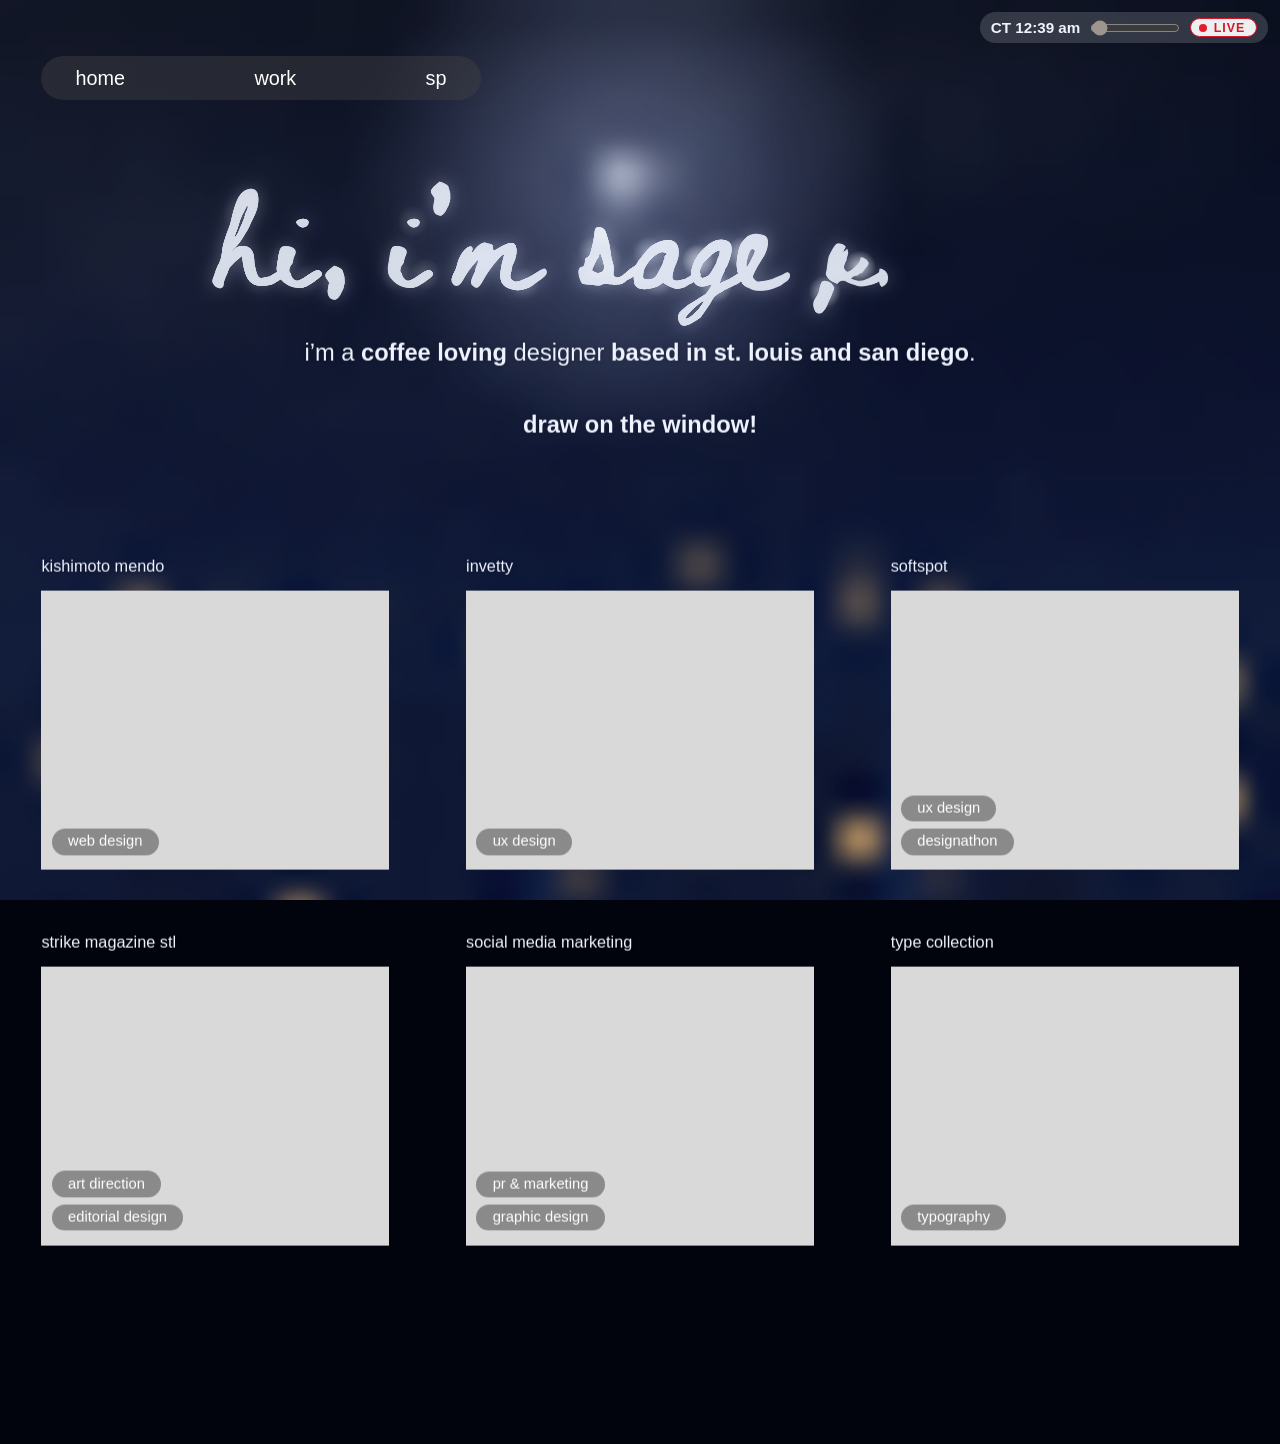
==== commit e1decf07: "changed homepage" ====
--- a/index.html
+++ b/index.html
@@ -89,13 +89,13 @@
 
 .sub,.hint{
   margin:0;max-width:100%;
-  font-size:var(--fs-sub);font-weight:500;line-height:1.3;
+  font-size:var(--fs-sub);font-weight:600;line-height:1.3;
   color:var(--ink);
   /* tiny halo only; set CFG.halo = 0 in the script to remove it entirely */
   text-shadow:0 0 5px var(--halo);
   transition:color .6s,opacity .8s;
 }
-.sub{margin-top:clamp(.4rem, 1vh, .9rem)}
+.sub{margin-top:clamp(.4rem, 1vh, .9rem);font-weight:400}   /* the fixed words are regular weight... */
 .hint{margin-top:clamp(1.6rem, 4.6vh, 3rem)}
 .drawn .hint{opacity:0}
 
@@ -105,6 +105,7 @@
 
 /* ---- rolling words ---- */
 .adj{
+  font-weight:600;       /* ...only the rolling words stay bold */
   --px:8em;--py:.35em;   /* side padding = slack so a word that is wider than the box mid-transition stays centred */
   display:inline-block;position:relative;vertical-align:baseline;
   white-space:nowrap;box-sizing:content-box;
@@ -132,7 +133,7 @@
 }
 .work-title{
   margin:0 0 .85em;
-  font-size:var(--fs-label);font-weight:400;line-height:1.2;
+  font-size:var(--fs-label);font-weight:500;line-height:1.2;
   color:var(--ink);
   text-shadow:0 0 5px var(--halo);
   transition:color .6s;
@@ -261,20 +262,25 @@
    ========================================================================== */
 const CFG={
   tz:'America/Chicago',     // time zone driving the sky
-  quality:.8,               // canvas resolution scale (lower = softer + faster)
+  sceneQuality:.8,          // resolution of the blurred background (it's blurry anyway, so low is fine)
+  maxQuality:2,             // resolution of the title + drawing layers (2 = full retina sharpness)
+  maxPixels:4.5e6,          // safety cap on those layers for very large screens
   smoothMs:110,             // scroll smoothing (ms). Lower = snappier, higher = floatier
   smoothMsTouch:45,         // same, for touch screens (they already have momentum)
   parallax:1,               // background scroll speed vs the page: 1 = moves with the page, <1 = slower (more depth)
-  frost:.34,                // glass frost level: 0 = clear, ~.6 = very milky
+  frost:.26,                // glass frost level: 0 = clear, ~.6 = very milky
+  writeMs:3800,             // how long each line of the title takes to write (ms)
+  titleTint:.6,             // how strongly the title is tinted darker (day) / lighter (night) than the glass behind it
   halo:.22,                 // text halo strength (0 = none). Contrast does most of the work
-  inkDark:'#10244a',        // text colour on light backgrounds
+  inkDark:'#0a1f4a',        // text colour on light backgrounds
   inkLight:'#eef3ff',       // text colour on dark backgrounds
   titleFit:.66,             // title width as a share of the screen (wide screens)
   titleFitNarrow:.84,       // same, when the title wraps to two lines
   narrowAt:720,             // px: below this the title wraps to two lines
   anchorOffset:130          // px of space above a section when the menu scrolls to it
 };
-const Q=CFG.quality;
+const QS=CFG.sceneQuality;   // background scale
+let Q=1;                     // title / ink / mask scale (set in resize() from the screen's pixel density)
 const RM=matchMedia('(prefers-reduced-motion: reduce)').matches;
 const COARSE=matchMedia('(pointer: coarse)').matches;
 
@@ -298,9 +304,9 @@
    2. TIME OF DAY
    ========================================================================== */
 const P={
-  night:{c:['#050816','#0b1634','#16254a'].map(hex),l:1,k:.05},
+  night:{c:['#02040d','#060d29','#0b1a3d'].map(hex),l:1,k:.05},
   dawn: {c:['#3d4c8a','#d68aa2','#f7c690'].map(hex),l:.35,k:.6},
-  day:  {c:['#2a6fdb','#5ea3ea','#8fc9b4'].map(hex),l:0,k:1},
+  day:  {c:['#2060d0','#4592e6','#78c0b6'].map(hex),l:0,k:1},
   dusk: {c:['#363c7d','#b8709a','#f0a070'].map(hex),l:.55,k:.7}
 };
 // sunrise 6:00, sunset 19:00
@@ -371,7 +377,7 @@
   DS=mk(),dsx=DS.getContext('2d');
 
 // shared state
-let cssW=0,cssH=0,W=0,H=0;       // viewport size in css px / canvas px
+let cssW=0,cssH=0,W=0,H=0,WS=0,HS=0;   // viewport in css px · in title/ink canvas px (W,H) · in background canvas px (WS,HS)
 let SC=0,PHcss=0;                // height of the tall scene (canvas px) and of the page (css px)
 let live=true,prevH=12,dirty=1,lastInk=0;
 let vy=0,maxY=1,sy=0,lastAdapt=0;   // scroll: smoothed offset (css px), scroll range, same offset in canvas px
@@ -387,7 +393,7 @@
 }
 
 function drawScene(h,s){
-  const c=sx,w=S.width,T=S.height,vh=H/3;      // T = whole scene height, vh = one screen, both in scene pixels
+  const c=sx,w=S.width,T=S.height,vh=HS/3;      // T = whole scene height, vh = one screen, both in scene pixels
 
   // sky: the original one-screen gradient; below the horizon it just holds its colour
   const g=c.createLinearGradient(0,0,0,vh);
@@ -457,10 +463,11 @@
 const lum=c=>.2126*lin(c[0])+.7152*lin(c[1])+.0722*lin(c[2]);
 const ratio=(a,b)=>(Math.max(a,b)+.05)/(Math.min(a,b)+.05);
 const INK_D=hex(CFG.inkDark),INK_L=hex(CFG.inkLight),LD=lum(INK_D),LL=lum(INK_L);
-const VEIL=[236,243,255];
+const VEIL_DAY=[214,230,252],VEIL_NIGHT=[12,24,58],TINT_D=[10,32,84],TINT_L=[238,243,255];
+let nightL=0,veilCol=VEIL_DAY;                       // colour of the frost layer (milky blue by day, deep navy at night)
 let FD=null,FW=0,FH=0,veilA=.3;
 // how far down the tall background we're looking right now (canvas px)
-const sceneOff=()=>cl(sy*CFG.parallax,0,Math.max(0,SC-H));
+const sceneOff=()=>cl(vy*QS*CFG.parallax,0,Math.max(0,SC-HS));
 
 // dark text or light text? picks the better contrast; `prev` adds a little hysteresis so it never flickers
 function pickDark(c,prev){
@@ -471,10 +478,10 @@
 function sampleRect(r){
   const so=sceneOff(),kx_=FW/cssW,ky_=FH/SC;
   const x0=cl(Math.floor(r.left*kx_),0,FW-1),x1=cl(Math.ceil(r.right*kx_),x0+1,FW);
-  const y0=cl(Math.floor((r.top*Q+so)*ky_),0,FH-1),y1=cl(Math.ceil((r.bottom*Q+so)*ky_),y0+1,FH);
+  const y0=cl(Math.floor((r.top*QS+so)*ky_),0,FH-1),y1=cl(Math.ceil((r.bottom*QS+so)*ky_),y0+1,FH);
   let R=0,G=0,B=0,n=0;
   for(let yy=y0;yy<y1;yy++)for(let xx=x0;xx<x1;xx++){const i=(yy*FW+xx)*4;R+=FD[i];G+=FD[i+1];B+=FD[i+2];n++}
-  return mix([R/n,G/n,B/n],VEIL,veilA);
+  return mix([R/n,G/n,B/n],veilCol,veilA);
 }
 // re-colour text so it stays readable on whatever is behind it right now
 let adaptEls=[];
@@ -497,25 +504,26 @@
 function build(h){
   const s=sample(h);
   drawScene(h,s);
-  hx.drawImage(S,0,0,W,SC);                                        // sharp scene
+  hx.drawImage(S,0,0,WS,SC);                                       // sharp scene
   // heavy blur, built up in small steps so it stays perfectly smooth (no blocks, no grain)
-  fx.drawImage(S,0,0,FW,FH);dx.drawImage(Fs,0,0,Md.width,Md.height);mx.drawImage(Md,0,0,Mm.width,Mm.height);gx.drawImage(Mm,0,0,W,SC);
-  // frost: a milky white layer (strength = CFG.frost) plus a soft sheen, brighter at the top-left
-  veilA=CFG.frost+.22*(1-s.l);
-  gx.fillStyle=`rgba(236,243,255,${veilA})`;gx.fillRect(0,0,W,SC);
-  const sh=gx.createLinearGradient(0,0,W*.65,SC);
-  sh.addColorStop(0,'rgba(255,255,255,.20)');sh.addColorStop(.5,'rgba(255,255,255,.03)');sh.addColorStop(1,'rgba(255,255,255,.10)');
-  gx.fillStyle=sh;gx.fillRect(0,0,W,SC);
-
-  // light/dark tint map used to colour the drawn ink + title
+  fx.drawImage(S,0,0,FW,FH);dx.drawImage(Fs,0,0,Md.width,Md.height);mx.drawImage(Md,0,0,Mm.width,Mm.height);gx.drawImage(Mm,0,0,WS,SC);
+  // frost: a milky layer (strength = CFG.frost) plus a soft sheen. By night the milk turns deep navy so the glass stays dark, not grey
+  nightL=s.l;veilCol=mix(VEIL_DAY,VEIL_NIGHT,s.l*.92);
+  veilA=CFG.frost+.14*(1-s.l);
+  gx.fillStyle=rgba(veilCol,veilA);gx.fillRect(0,0,WS,SC);
+  const sk=1-.75*s.l,sh=gx.createLinearGradient(0,0,WS*.65,SC);
+  sh.addColorStop(0,`rgba(255,255,255,${.14*sk})`);sh.addColorStop(.5,`rgba(255,255,255,${.02*sk})`);sh.addColorStop(1,`rgba(255,255,255,${.06*sk})`);
+  gx.fillStyle=sh;gx.fillRect(0,0,WS,SC);
+
+  // tint map for the title + ink: a DARKER version of the glass where the glass is light, a LIGHTER version where it is dark
   FD=fx.getImageData(0,0,FW,FH).data;
   const o=dsx.createImageData(FW,FH);
   for(let i=0;i<FD.length;i+=4){
-    const l=lum(mix([FD[i],FD[i+1],FD[i+2]],VEIL,veilA));
-    o.data[i]=16;o.data[i+1]=36;o.data[i+2]=74;
-    o.data[i+3]=255*cl(.5+.4*Math.log2(ratio(l,LD)/ratio(l,LL)),0,1);
-  }
-  dsx.putImageData(o,0,0);dkx.clearRect(0,0,W,SC);dkx.drawImage(DS,0,0,W,SC);
+    const l=lum(mix([FD[i],FD[i+1],FD[i+2]],veilCol,veilA)),t=cl(.5+.4*Math.log2(ratio(l,LD)/ratio(l,LL)),0,1),c=t>=.5?TINT_D:TINT_L;
+    o.data[i]=c[0];o.data[i+1]=c[1];o.data[i+2]=c[2];
+    o.data[i+3]=255*Math.abs(t-.5)*2;
+  }
+  dsx.putImageData(o,0,0);dkx.clearRect(0,0,WS,SC);dkx.drawImage(DS,0,0,WS,SC);
 
   adaptInk();
 
@@ -549,7 +557,7 @@
   lines=words.map((t,i)=>{
     const w=ox.measureText(t).width,x0=(W-w)/2,b=top+fs*(1+1.4*i);
     ox.strokeText(t,x0,b);ox.fillText(t,x0,b);
-    return{x0,x1:x0+w,y0:b-fs,y1:b+fs*.6,b};
+    return{t,x0,x1:x0+w,y0:b-fs,y1:b+fs*.6,b};
   });
 }
 
@@ -574,35 +582,150 @@
     }
     for(const i of del)a[i]=0;if(del.length)ch=true}}
 }
-function trace(L){      // ordered list of points along the pen path for one line of text
-  const pad=Math.ceil(fs*.15),x0=Math.max(0,Math.floor(L.x0-pad)),x1=Math.min(W,Math.ceil(L.x1+pad)),y0=Math.max(0,Math.floor(L.y0)),y1=Math.min(H,Math.ceil(L.y1)),w=x1-x0,h=y1-y0;
-  if(w<=0||h<=0)return [];
-  const id=ox.getImageData(x0,y0,w,h).data,a=new Uint8Array(w*h);
+function prune(a,w,h,n){   // shave short side-branches off the centre line (strip end pixels n times)
+  for(let it=0;it<n;it++){
+    const del=[];
+    for(let y=1;y<h-1;y++)for(let x=1;x<w-1;x++){
+      const i=y*w+x;if(!a[i])continue;
+      const d=a[i-w-1]+a[i-w]+a[i-w+1]+a[i-1]+a[i+1]+a[i+w-1]+a[i+w]+a[i+w+1];
+      if(d===1)del.push(i);
+    }
+    if(!del.length)break;
+    for(const i of del)a[i]=0;
+  }
+}
+function rescue(a0,a,w,h){
+  const lab=new Uint8Array(w*h);
+  for(let y=1;y<h-1;y++)for(let x=1;x<w-1;x++){
+    const i=y*w+x;if(!a0[i]||lab[i])continue;
+    const pix=[i];lab[i]=1;let has=false,sx=0,sy=0;
+    for(let q=0;q<pix.length;q++){
+      const c=pix[q],cx=c%w,cy=(c/w)|0;if(a[c])has=true;sx+=cx;sy+=cy;
+      for(let dy=-1;dy<=1;dy++)for(let dx=-1;dx<=1;dx++){const n=(cy+dy)*w+cx+dx;if(a0[n]&&!lab[n]){lab[n]=1;pix.push(n)}}
+    }
+    if(!has){                                         // no centre line left: use the shape's centre
+      let best=pix[0],bd=1e18;const mx=sx/pix.length,my=sy/pix.length;
+      for(const c of pix){const d=((c%w)-mx)**2+(((c/w)|0)-my)**2;if(d<bd){bd=d;best=c}}
+      a[best]=1;
+    }
+  }
+}
+// Builds ONE pen path that writes the text strictly in order, one letter at a time, left to right.
+// gl[] says which letter (1..n, in reading order) each centre-line pixel belongs to.
+// How each letter is started, following standard cursive:
+//   'lowleft' (default) = enter at the bottom-left and stroke UP (h i m r s k e ...)
+//   'bowl'  = round letters start at the top of the oval and go COUNTER-CLOCKWISE (a g c d o q)
+//   'top'   = start at the top of the stem and pull down (p)
+const HINT={a:'bowl',g:'bowl',c:'bowl',d:'bowl',o:'bowl',q:'bowl',p:'top',b:'top',f:'top'};
+function order(a,w,h,gl,n,chars){
+  const nb=[[-1,-1],[0,-1],[1,-1],[-1,0],[1,0],[-1,1],[0,1],[1,1]],vis=new Uint8Array(w*h),cid=new Uint8Array(w*h),res=[],byG=Array.from({length:n},()=>[]);
+  for(let i=0;i<a.length;i++)if(a[i]&&gl[i])byG[gl[i]-1].push(i);
+  for(const pix of byG){
+    if(!pix.length)continue;
+    const g=gl[pix[0]];let y0=1e9,y1=-1;
+    // the letter's main body = its biggest connected piece (the stem of an "i"); dots and tips come after it
+    let main=null;
+    for(const i of pix){
+      if(cid[i])continue;
+      const q=[i];cid[i]=1;
+      for(let t=0;t<q.length;t++){const c=q[t];for(const[dx,dy]of nb){const m2=c+dy*w+dx;if(a[m2]&&gl[m2]===g&&!cid[m2]){cid[m2]=1;q.push(m2)}}}
+      if(!main||q.length>main.length)main=q;
+    }
+    for(const i of main){const y=(i/w)|0;if(y<y0)y0=y;if(y>y1)y1=y}
+    // where does this letter start, and which way does the pen first head?
+    const mode=HINT[(chars[g-1]||'').toLowerCase()]||'lowleft';
+    let start=-1,d0=[0,-1],best=1e18,anyStart=main[0],anyBest=1e18,mx0=1e9,mx1=-1;
+    for(const i of main){const x=i%w;if(x<mx0)mx0=x;if(x>mx1)mx1=x}
+    if(mode==='bowl'){                                         // top of the oval, heading left (counter-clockwise)
+      const lim=mx0+(mx1-mx0)*.7;let by=1e9;
+      for(const i of main){const x=i%w,y=(i/w)|0;if(x<=lim&&y<by){by=y;start=i}}
+      d0=[-1,0];
+    }else{
+      const topLimit=y0+(y1-y0)*.42;
+      for(const i of main){
+        const x=i%w,y=(i/w)|0;let deg=0;
+        for(const[dx,dy]of nb){const q=i+dy*w+dx;if(a[q]&&gl[q]===g)deg++}
+        if(mode==='top'){                                      // stroke end near the top, else the top-left
+          const sc=y+.3*x;
+          if(deg<=1&&y<=topLimit&&sc<best){best=sc;start=i}
+          if(sc<anyBest){anyBest=sc;anyStart=i}
+        }else{                                                 // bottom-left stroke end (the entry stroke)
+          const sc=x-.35*y;
+          if(deg<=1&&sc<best){best=sc;start=i}
+          if(sc<anyBest){anyBest=sc;anyStart=i}
+        }
+      }
+      if(mode==='top')d0=[0,1];
+    }
+    if(start<0)start=anyStart;
+    // walk the strokes of this letter (the dot of an "i" is picked up last, from the nearest unvisited point)
+    const out=[];let from=start;
+    for(;;){
+      const stack=[from];
+      while(stack.length){
+        const c=stack.pop();if(vis[c])continue;vis[c]=1;out.push(c);
+        let dx0=d0[0],dy0=d0[1];
+        if(out.length>1){const pc=out[out.length-2],ddx=(c%w)-(pc%w),ddy=((c/w)|0)-((pc/w)|0);if(Math.abs(ddx)<=1&&Math.abs(ddy)<=1&&(ddx||ddy)){dx0=ddx;dy0=ddy}}
+        const cand=[];
+        for(const[dx,dy]of nb){const q=c+dy*w+dx;if(a[q]&&gl[q]===g&&!vis[q])cand.push([q,dx*dx0+dy*dy0])}
+        cand.sort((p,q)=>p[1]-q[1]);                       // best continuation last => popped first
+        for(const k of cand)stack.push(k[0]);
+      }
+      const last=out[out.length-1],lx=last%w,ly=(last/w)|0;let nxt=-1,bd=1e18;
+      for(const i of pix)if(!vis[i]){const d=((i%w)-lx)**2+(((i/w)|0)-ly)**2;if(d<bd){bd=d;nxt=i}}
+      if(nxt<0)break;from=nxt;
+    }
+    for(const i of out)res.push(i);
+  }
+  return res;
+}
+function trace(L){      // pen path for one line of text
+  const ts=Math.min(1,.8/Q);                        // trace a smaller copy: same shape, far faster on retina
+  const pad=Math.ceil(fs*.15),x0=Math.max(0,Math.floor(L.x0-pad)),x1=Math.min(W,Math.ceil(L.x1+pad)),y0=Math.max(0,Math.floor(L.y0)),y1=Math.min(H,Math.ceil(L.y1)),sw=x1-x0,sh=y1-y0;
+  if(sw<=0||sh<=0)return{pts:[],ends:[]};
+  const w=Math.max(3,Math.round(sw*ts)),h=Math.max(3,Math.round(sh*ts));
+  const tmp=mk();tmp.width=w;tmp.height=h;const tc=tmp.getContext('2d',{willReadFrequently:true});
+  tc.drawImage(TF,x0,y0,sw,sh,0,0,w,h);
+  const id=tc.getImageData(0,0,w,h).data,a=new Uint8Array(w*h);
   for(let k=0;k<a.length;k++)a[k]=id[k*4+3]>110?1:0;
   for(let x=0;x<w;x++)a[x]=a[(h-1)*w+x]=0;for(let y=0;y<h;y++)a[y*w]=a[y*w+w-1]=0;
+  const a0=Uint8Array.from(a);
   thin(a,w,h);
-  const pts=[];for(let y=1;y<h-1;y++)for(let x=1;x<w-1;x++)if(a[y*w+x])pts.push([x,y]);
-  pts.sort((p,q)=>p[0]-q[0]||p[1]-q[1]);
-  const vis=new Uint8Array(w*h),out=[];let si=0,cur=null;
-  for(;;){
-    if(!cur){while(si<pts.length&&vis[pts[si][1]*w+pts[si][0]])si++;if(si>=pts.length)break;cur=pts[si]}
-    vis[cur[1]*w+cur[0]]=1;out.push([cur[0]+x0,cur[1]+y0]);
-    let nx=null,bd=1e9;
-    for(let r=1;r<=3&&!nx;r++)for(let dy=-r;dy<=r;dy++)for(let dX=-r;dX<=r;dX++){
-      if(Math.max(Math.abs(dX),Math.abs(dy))!==r)continue;
-      const X=cur[0]+dX,Y=cur[1]+dy;if(X<0||Y<0||X>=w||Y>=h)continue;
-      const k=Y*w+X;
-      if(a[k]&&!vis[k]){const d=dX*dX+dy*dy-dX*.01;if(d<bd){bd=d;nx=[X,Y]}}
-    }
-    cur=nx;
-  }
-  return out;
-}
+  prune(a,w,h,Math.max(2,Math.round(fs*ts*.06)));     // trim the little spurs serifs leave behind
+  rescue(a0,a,w,h);                                   // thinning erases tiny shapes (i-dots): put a point back for each
+  const kx_=sw/w,ky_=sh/h;
+  // which letter does each pixel belong to? (from where each character sits in the text)
+  const t=L.t,xs=[L.x0];for(let k=1;k<=t.length;k++)xs.push(L.x0+ox.measureText(t.slice(0,k)).width);
+  const gl=new Uint8Array(w*h);
+  for(let i=0;i<a.length;i++)if(a[i]){
+    const X=x0+(i%w)*kx_;let k=0;while(k<t.length-1&&X>=xs[k+1])k++;
+    while(k>0&&t[k]===' ')k--;                          // a pixel never belongs to a space
+    gl[i]=k+1;
+  }
+  const ord=order(a,w,h,gl,t.length,t),pts=[],ends=[];
+  let cur=-1;
+  for(const i of ord){
+    const k=gl[i]-1;
+    if(k!==cur){if(cur>=0)ends.push({n:pts.length,k:cur});cur=k}
+    pts.push([x0+(i%w)*kx_,y0+((i/w)|0)*ky_]);
+  }
+  if(cur>=0)ends.push({n:pts.length,k:cur});
+  // where each letter's box sits: when the pen reaches the end of a letter, that whole box gets filled in
+  for(const e of ends){e.xa=e.k===0?L.x0-fs*.2:xs[e.k];e.xb=e.k===t.length-1?L.x1+fs*.2:xs[e.k+1]}
+  return{pts,ends};
+}
+// The title is written by one pen: it starts at the top of the "h" and goes letter by letter to the end of "park".
 function startWrite(){
   if(!lines.length)return;
-  if(RM){tx.drawImage(TF,0,0);written=true;textA=.6;fadeAt=0;dirty=1;return}
+  if(RM){tx.drawImage(TF,0,0);written=true;textA=.8;fadeAt=0;dirty=1;return}
   let t0=0;
-  paths=lines.map(L=>{const pts=trace(L),dur=cl(pts.length*1.3,1500,2800),p={pts,t0,dur,i:0,d:0};t0+=dur+300;return p});
+  paths=lines.map(L=>{
+    const tr=trace(L),pts=tr.pts,p={pts,ends:tr.ends,e:0,L,t0,dur:CFG.writeMs,i:0,d:0,slots:[],totalW:0,fills:[]};
+    // time slices: a letter gets time in proportion to its length, but never less than 80% of an average letter
+    const avg=pts.length/Math.max(1,tr.ends.length);let prev=0;
+    for(const E of tr.ends){const wgt=Math.max(E.n-prev,avg*.8);p.slots.push({s:prev,e:E.n,c0:p.totalW,c1:p.totalW+wgt});p.totalW+=wgt;prev=E.n}
+    t0+=CFG.writeMs+350;return p;
+  });
   wst=performance.now();writing=true;textA=1;
 }
 function stepWrite(now){
@@ -610,14 +733,35 @@
   for(const p of paths){
     const n=p.pts.length;
     if(!n){if(t>=p.t0&&!p.d){tx.drawImage(TF,0,0);p.d=1}else if(!p.d)done=false;continue}
-    const k=Math.floor(cl((t-p.t0)/p.dur,0,1)*n);
+    const f=cl((t-p.t0)/p.dur,0,1);                            // steady pen speed along the whole path
+    let k=n;
+    if(f<1){                                                     // which letter's time slice are we in, and how far along it?
+      const tw=f*p.totalW;let j=0;while(j<p.slots.length-1&&tw>=p.slots[j].c1)j++;
+      const S=p.slots[j],u=cl((tw-S.c0)/(S.c1-S.c0),0,1),ue=.5*u+.5*u*u*(3-2*u);   // each letter eases in and out, like a real pen
+      k=Math.floor(S.s+ue*(S.e-S.s));
+    }
     if(k>p.i){
-      const r=fs*.1;
+      const r=fs*.1;let bx0=1e9,by0=1e9,bx1=-1,by1=-1;
       tx.save();tx.beginPath();
-      for(let j=p.i;j<k;j++){const q=p.pts[j];tx.moveTo(q[0]+r,q[1]);tx.arc(q[0],q[1],r,0,6.283)}
-      tx.clip();tx.drawImage(TF,0,0);tx.restore();
-      const q=p.pts[k-1];stamp(q[0],q[1],fs*.17);p.i=k;      // glow under the pen
-    }
+      for(let j=p.i;j<k;j++){
+        const q=p.pts[j];tx.moveTo(q[0]+r,q[1]);tx.arc(q[0],q[1],r,0,6.283);
+        if(q[0]<bx0)bx0=q[0];if(q[0]>bx1)bx1=q[0];if(q[1]<by0)by0=q[1];if(q[1]>by1)by1=q[1];
+      }
+      tx.clip();
+      const rx=Math.max(0,Math.floor(bx0-r-2)),ry=Math.max(0,Math.floor(by0-r-2)),rw=Math.min(W,Math.ceil(bx1+r+2))-rx,rh=Math.min(H,Math.ceil(by1+r+2))-ry;
+      if(rw>0&&rh>0)tx.drawImage(TF,rx,ry,rw,rh,rx,ry,rw,rh);   // only redraw the small area the pen just covered
+      tx.restore();
+      // a letter is never left half-written: when the pen reaches its end, the rest of the letter fades in
+      while(p.e<p.ends.length&&p.ends[p.e].n<=k)p.fills.push({E:p.ends[p.e++],t0:now});
+      const q=p.pts[k-1];stamp(q[0],q[1],fs*.17);p.i=k;            // soft glow under the pen
+    }
+    for(let m=p.fills.length-1;m>=0;m--){
+      const F=p.fills[m],E=F.E,ya=Math.max(0,Math.floor(p.L.y0-fs*.3)),yh=Math.min(H,Math.ceil(p.L.y1+fs*.3))-ya,xa=Math.max(0,Math.floor(E.xa)),xw=Math.min(W,Math.ceil(E.xb))-xa;
+      const last=now-F.t0>=170;
+      if(xw>0&&yh>0){tx.save();tx.globalAlpha=last?1:.45;tx.drawImage(TF,xa,ya,xw,yh,xa,ya,xw,yh);tx.restore()}
+      if(last)p.fills.splice(m,1);
+    }
+    if(p.fills.length)done=false;
     if(p.i<n)done=false;
   }
   if(done){
@@ -634,13 +778,16 @@
    ========================================================================== */
 // Everything drawn on the glass (strokes, drips, the title) lives in PAGE coordinates,
 // so it all scrolls with the site.
+let inkY0=1e9,inkY1=-1;                                   // rows of the ink layer that currently hold ink (so fading stays cheap)
+const inkTouch=(a,b)=>{if(a<inkY0)inkY0=a;if(b>inkY1)inkY1=b};
 const drips=[];
-function stamp(x,y,r){
+function stamp(x,y,r){inkTouch(y-r,y+r);
   const g=kx.createRadialGradient(x,y,0,x,y,r);
   g.addColorStop(0,'rgba(255,255,255,.85)');g.addColorStop(1,'rgba(255,255,255,0)');
   kx.fillStyle=g;kx.fillRect(x-r,y-r,r*2,r*2);lastInk=performance.now();
 }
 function seg(x1,y1,x2,y2){
+  inkTouch(Math.min(y1,y2),Math.max(y1,y2));
   kx.save();kx.lineCap=kx.lineJoin='round';kx.lineWidth=24*Q;kx.strokeStyle='#fff';kx.shadowColor='#fff';kx.shadowBlur=12*Q;
   kx.beginPath();kx.moveTo(x1,y1);kx.lineTo(x2,y2);kx.stroke();kx.restore();lastInk=performance.now();
 }
@@ -652,7 +799,7 @@
   for(let i=drips.length-1;i>=0;i--){
     const d=drips[i];
     if(!d.stop){
-      const dy=d.v*dt/1000*(1+d.d/(d.max*2));d.y+=dy;d.d+=dy;
+      const dy=d.v*dt/1000*(1+d.d/(d.max*2));d.y+=dy;d.d+=dy;inkTouch(d.py,d.y);
       kx.save();kx.lineCap='round';kx.strokeStyle='#fff';kx.lineWidth=4*Q;kx.beginPath();kx.moveTo(d.x,d.py);kx.lineTo(d.x,d.y);kx.stroke();kx.restore();
       d.py=d.y;lastInk=now;
       if(d.d>d.max)d.stop=now;
@@ -694,26 +841,26 @@
    ========================================================================== */
 function render(now){
   const so=sceneOff();                                   // how far down the tall background we are
-  m.globalCompositeOperation='source-over';m.drawImage(FG,0,so,W,H,0,0,W,H);
+  m.globalCompositeOperation='source-over';m.drawImage(FG,0,so,WS,HS,0,0,W,H);
 
   // wiped areas = finger strokes + the title; both are page-tall, so they scroll with the page
   bx.clearRect(0,0,W,H);bx.drawImage(SK,0,-sy);
   if(textA>0){bx.globalAlpha=textA;bx.drawImage(TX,0,-sy);bx.globalAlpha=1}
 
   // reveal the sharp scene through the wipe
-  px.globalCompositeOperation='source-over';px.clearRect(0,0,W,H);px.drawImage(SH,0,so,W,H,0,0,W,H);
+  px.globalCompositeOperation='source-over';px.clearRect(0,0,W,H);px.drawImage(SH,0,so,WS,HS,0,0,W,H);
   px.globalCompositeOperation='destination-in';px.drawImage(CB,0,0);
   m.drawImage(TP,0,0);
 
   // soft glow around the wipe
-  m.save();m.globalCompositeOperation='lighter';m.globalAlpha=.4;m.shadowColor='rgba(255,255,255,.85)';m.shadowBlur=18*Q;m.shadowOffsetX=W+200;
+  m.save();m.globalCompositeOperation='lighter';m.globalAlpha=.3;m.shadowColor='rgba(255,255,255,.85)';m.shadowBlur=18*Q;m.shadowOffsetX=W+200;
   m.drawImage(CB,-W-200,0);m.restore();
 
   // ink tint
   ttx.globalCompositeOperation='source-over';ttx.clearRect(0,0,W,H);ttx.drawImage(CB,0,0);
   ttx.globalCompositeOperation='source-in';ttx.fillStyle='#fff';ttx.fillRect(0,0,W,H);
-  ttx.globalCompositeOperation='source-atop';ttx.drawImage(DK,0,so,W,H,0,0,W,H);
-  m.globalAlpha=.75;m.drawImage(TT,0,0);m.globalAlpha=1;
+  ttx.globalCompositeOperation='source-atop';ttx.drawImage(DK,0,so,WS,HS,0,0,W,H);
+  m.globalAlpha=Math.min(1,CFG.titleTint+.28*nightL);m.drawImage(TT,0,0);m.globalAlpha=1;
 
   // drip heads
   for(const d of drips){
@@ -809,13 +956,17 @@
   if(now-lastInk<4300){
     inkLive=true;fadeAcc+=dt;
     // bigger, less frequent steps than before: tiny steps round to nothing at low alpha and leave a faint blocky ghost behind
-    while(fadeAcc>=100){fadeAcc-=100;kx.save();kx.globalCompositeOperation='destination-out';kx.fillStyle='rgba(0,0,0,.17)';kx.fillRect(0,0,SK.width,SK.height);kx.restore()}
+    while(fadeAcc>=100){
+      fadeAcc-=100;
+      if(inkY1>=0){const ya=Math.max(0,inkY0-50*Q),yb=Math.min(SK.height,inkY1+50*Q);
+        kx.save();kx.globalCompositeOperation='destination-out';kx.fillStyle='rgba(0,0,0,.17)';kx.fillRect(0,ya,SK.width,yb-ya);kx.restore()}
+    }
   }else if(inkLive){
     // repeated fading can't reach zero (8-bit rounding leaves a faint, blocky ghost), so finish with a clean wipe
-    kx.clearRect(0,0,SK.width,SK.height);inkLive=false;fadeAcc=0;dirty=1;
+    kx.clearRect(0,0,SK.width,SK.height);inkLive=false;fadeAcc=0;inkY0=1e9;inkY1=-1;dirty=1;
   }
   // title settles to 60% after it's written
-  if(written&&!RM){const f=cl((now-fadeAt)/7000,0,1);textA=1-.4*(f*f*(3-2*f))}
+  if(written&&!RM){const f=cl((now-fadeAt)/7000,0,1);textA=1-.2*(f*f*(3-2*f))}
 
   if(dirty||writing||drips.length||now-lastInk<4300||(written&&now<fadeAt+7100)){render(now);dirty=0}
   requestAnimationFrame(frame);
@@ -832,14 +983,14 @@
     SK.width=W;SK.height=ph;if(tmp)kx.drawImage(tmp,0,0);
   }
   // background: one screen + the scroll distance (scaled by parallax)
-  const sc=Math.max(H,Math.round(H+Math.max(0,PHcss-cssH)*Q*CFG.parallax));
-  if(sc===SC&&SH.width===W)return false;
+  const sc=Math.max(HS,Math.round(HS+Math.max(0,PHcss-cssH)*QS*CFG.parallax));
+  if(sc===SC&&SH.width===WS)return false;
   SC=sc;
-  SH.width=FG.width=DK.width=W;SH.height=FG.height=DK.height=SC;
-  S.width=Math.ceil(W/3);S.height=Math.ceil(SC/3);
-  Fs.width=FW=Math.ceil(W/32);Fs.height=FH=Math.ceil(SC/32);
-  Md.width=Math.ceil(W/12);Md.height=Math.ceil(SC/12);
-  Mm.width=Math.ceil(W/4);Mm.height=Math.ceil(SC/4);
+  SH.width=FG.width=DK.width=WS;SH.height=FG.height=DK.height=SC;
+  S.width=Math.ceil(WS/3);S.height=Math.ceil(SC/3);
+  Fs.width=FW=Math.ceil(WS/32);Fs.height=FH=Math.ceil(SC/32);
+  Md.width=Math.ceil(WS/12);Md.height=Math.ceil(SC/12);
+  Mm.width=Math.ceil(WS/4);Mm.height=Math.ceil(SC/4);
   DS.width=FW;DS.height=FH;
   smooth([hx,gx,fx,dx,mx,dkx]);
   return true;
@@ -847,7 +998,9 @@
 function resize(){
   cssW=document.documentElement.clientWidth;cssH=innerHeight;
   if(!cssW||!cssH)return;                            // hidden / minimised: nothing to size
-  W=Math.round(cssW*Q);H=Math.round(cssH*Q);
+  // title/ink layers follow the screen's pixel density (capped so huge screens stay fast); the blurry background stays low-res
+  Q=cl(Math.min(window.devicePixelRatio||1,Math.sqrt(CFG.maxPixels/(cssW*cssH))),.8,CFG.maxQuality);
+  W=Math.round(cssW*Q);H=Math.round(cssH*Q);WS=Math.round(cssW*QS);HS=Math.round(cssH*QS);
   [cv,CB,TP,TX,TF,TT].forEach(c=>{c.width=W;c.height=H});
   smooth([m,px,bx]);
   drips.length=0;                                    // drips belong to the old layout
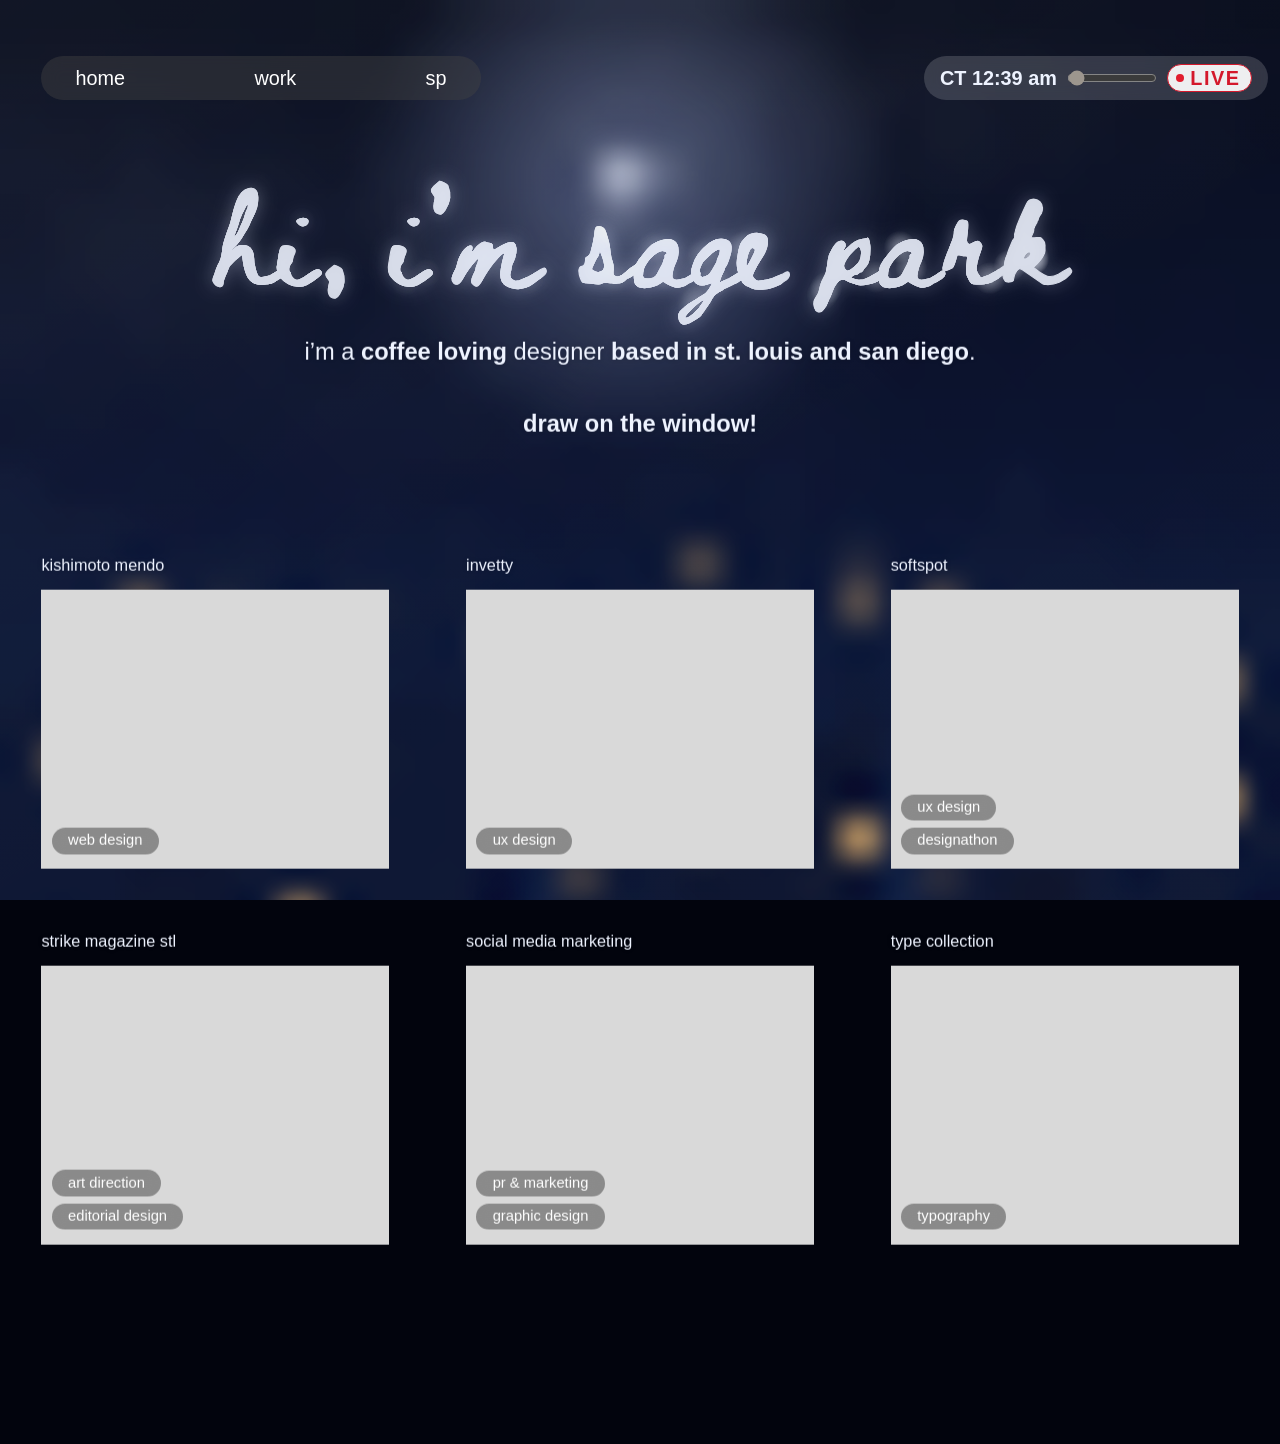
==== commit 74eb3c9c: "changed homapge again" ====
--- a/index.html
+++ b/index.html
@@ -22,6 +22,9 @@
   --fs-label:    clamp(.95rem, 1.27vw, 1.375rem);
   --fs-tag:      clamp(.78rem, 1.15vw, 1.25rem);
 
+  --bar-top:     calc(env(safe-area-inset-top,0px) + clamp(56px, 5.9vh, 66px));   /* menu + time slider share this top edge */
+  --bar-h:       clamp(44px, 3.2vw, 56px);                                       /* ...and this height */
+
   --menu-bg:     rgba(70,70,70,.42);            /* nav pill opacity        */
   --tag-bg:      rgba(60,60,60,.50);            /* work-tag pill opacity   */
   --work-bg:     #d9d9d9;                       /* blank work placeholders */
@@ -59,10 +62,10 @@
    ========================================================================== */
 .menu{
   position:fixed;z-index:3;
-  top:calc(env(safe-area-inset-top,0px) + clamp(56px, 5.9vh, 66px));
+  top:var(--bar-top);
   left:var(--pad-x);
   width:clamp(260px, 34.3vw, 593px);
-  height:clamp(44px, 3.2vw, 56px);
+  height:var(--bar-h);
   box-sizing:border-box;
   display:flex;align-items:center;justify-content:space-between;
   padding:0 clamp(20px, 2.66vw, 46px);
@@ -161,13 +164,16 @@
 /* ==========================================================================
    6. TIME SLIDER + LIVE BUTTON (unchanged)
    ========================================================================== */
-.time{position:fixed;z-index:3;top:calc(env(safe-area-inset-top,0px) + 12px);right:12px;display:flex;align-items:center;gap:.5rem;padding:.35rem .7rem;border-radius:999px;background:rgba(255,255,255,.16);-webkit-backdrop-filter:blur(8px);backdrop-filter:blur(8px);font-size:.95rem;font-weight:700;color:var(--ink-time);transition:color 1s}
+.time{position:fixed;z-index:3;top:var(--bar-top);right:12px;height:var(--bar-h);box-sizing:border-box;display:flex;align-items:center;gap:.5rem;padding:0 1rem;border-radius:999px;background:rgba(255,255,255,.16);-webkit-backdrop-filter:blur(8px);backdrop-filter:blur(8px);font-size:var(--fs-nav);font-weight:700;color:var(--ink-time);transition:color 1s}
 .time input{width:90px;accent-color:currentColor}
-.time button{font:inherit;font-size:.78rem;font-weight:700;letter-spacing:.08em;text-transform:uppercase;display:inline-flex;align-items:center;gap:.4rem;color:#d4182b;background:rgba(255,255,255,.92);border:1.5px solid #d4182b;border-radius:999px;padding:.1rem .65rem .1rem .5rem;cursor:pointer}
+.time button{font:inherit;font-size:inherit;font-weight:700;letter-spacing:.08em;text-transform:uppercase;display:inline-flex;align-items:center;gap:.4rem;color:#d4182b;background:rgba(255,255,255,.92);border:1.5px solid #d4182b;border-radius:999px;padding:.1rem .65rem .1rem .5rem;cursor:pointer}
 .time button::before{content:"";width:.5rem;height:.5rem;border-radius:50%;background:#e11d2e;animation:blink 1.4s ease-in-out infinite}
 .time button.off{color:#6b7280;border-color:#6b7280}.time button.off::before{background:#6b7280;animation:none}
 @keyframes blink{0%,45%{opacity:1}60%,100%{opacity:.15}}
 .time button:focus-visible,.time input:focus-visible{outline:2px solid currentColor;outline-offset:3px}
+
+/* small screens: not enough width for both side by side, so the time slider goes back above the menu */
+@media (max-width:760px){.time{top:calc(env(safe-area-inset-top,0px) + 12px);height:auto;padding:.35rem .7rem}}
 
 @media (prefers-reduced-motion:reduce){*{animation:none!important;transition:none!important}.adj .w.out{display:none}}
 </style>
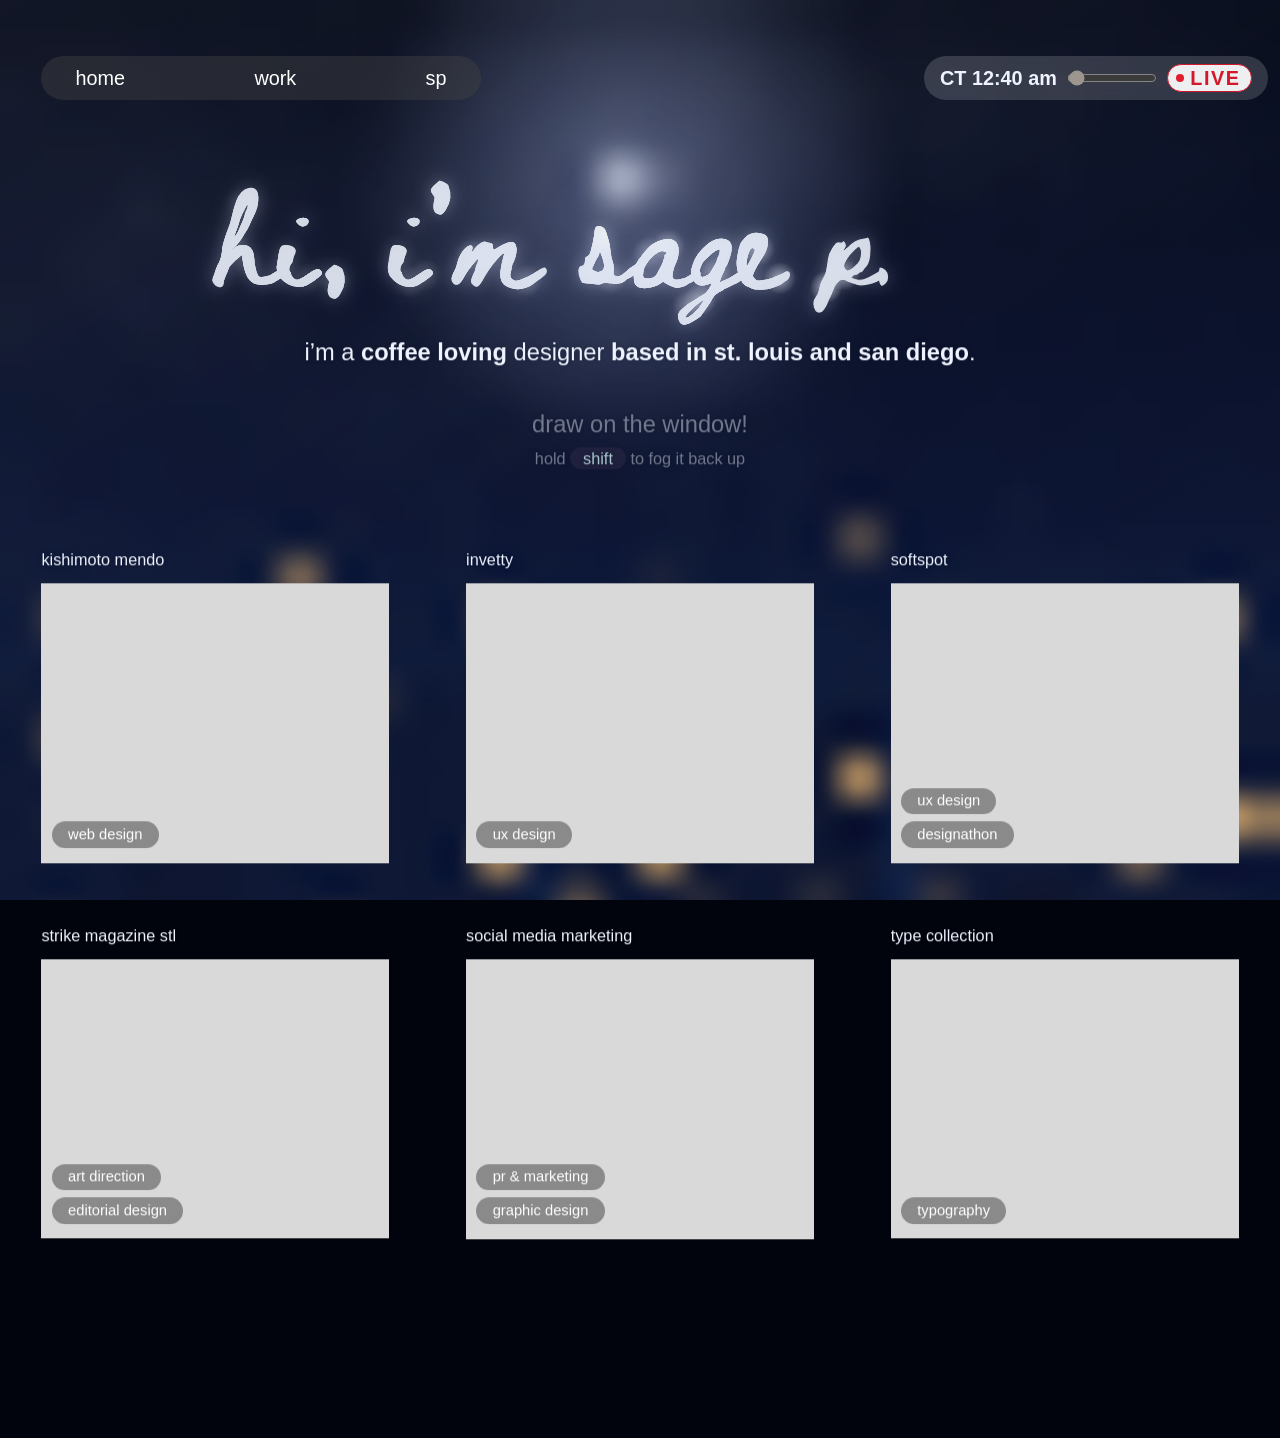
==== commit ded1515f: "changed homspager" ====
--- a/index.html
+++ b/index.html
@@ -92,7 +92,7 @@
 
 .sub,.hint{
   margin:0;max-width:100%;
-  font-size:var(--fs-sub);font-weight:600;line-height:1.3;
+  font-size:var(--fs-sub);font-weight:400;line-height:1.3;
   color:var(--ink);
   /* tiny halo only; set CFG.halo = 0 in the script to remove it entirely */
   text-shadow:0 0 5px var(--halo);
@@ -100,7 +100,12 @@
 }
 .sub{margin-top:clamp(.4rem, 1vh, .9rem);font-weight:400}   /* the fixed words are regular weight... */
 .hint{margin-top:clamp(1.6rem, 4.6vh, 3rem)}
-.drawn .hint{opacity:0}
+.drawn .hint:not(.hint-sub),.breathed .hint-sub{opacity:0}    /* each hint fades once you've tried what it says */
+
+/* second hint: quieter and smaller, with the key drawn as a little key cap */
+.hint-sub{margin-top:clamp(.35rem, .9vh, .7rem);font-size:var(--fs-label);font-weight:400}
+.hint-sub kbd{font:inherit;padding:.1em .8em .14em;border-radius:999px;background:rgba(42, 39, 69, 0.6);color:#a9c7ce}
+@media (hover:none){.hint-sub{display:none}}               /* touch screens have no shift key */
 
 /* sentence breaks into two lines on narrow screens, stays on one line on wide ones */
 .ln{display:inline}
@@ -128,7 +133,7 @@
 /* ==========================================================================
    5. WORKS GRID
    ========================================================================== */
-.works{padding:clamp(70px, 13vh, 150px) var(--pad-x) calc(clamp(90px, 22vh, 240px) + env(safe-area-inset-bottom,0px))}
+.works{padding:clamp(40px, calc(13vh - 36px), 115px) var(--pad-x) calc(clamp(90px, 22vh, 240px) + env(safe-area-inset-bottom,0px))}
 .works-grid{
   display:grid;
   grid-template-columns:repeat(3,minmax(0,1fr));
@@ -202,7 +207,8 @@
       <h1 class="sr">hi, i’m sage park</h1>
       <div class="title-slot" aria-hidden="true"></div>
       <p class="sub" data-adapt><span class="ln">i’m a <span class="adj" id="adj"><span class="w">human centered</span></span> designer</span> <span class="ln"><span class="adj" id="tail"><span class="w">based in st. louis and san diego</span></span>.</span></p>
-      <p class="hint" data-adapt>draw on the window!</p>
+      <p class="hint" data-adapt data-soft>draw on the window!</p>
+      <p class="hint hint-sub" data-adapt data-soft>hold <kbd>shift</kbd> to fog it back up</p>
     </section>
 
     <section class="works" id="work" aria-label="Selected work">
@@ -276,7 +282,10 @@
   parallax:1,               // background scroll speed vs the page: 1 = moves with the page, <1 = slower (more depth)
   frost:.26,                // glass frost level: 0 = clear, ~.6 = very milky
   writeMs:3800,             // how long each line of the title takes to write (ms)
+  breathSize:90,            // size of the fog patch when you hold Shift and move the mouse (px)
+  breathMs:5000,            // how long the fog takes to clear again (ms)
   titleTint:.6,             // how strongly the title is tinted darker (day) / lighter (night) than the glass behind it
+  hintContrast:4,         // hints are tinted toward the background as far as this contrast allows (higher = darker/more readable)
   halo:.22,                 // text halo strength (0 = none). Contrast does most of the work
   inkDark:'#0a1f4a',        // text colour on light backgrounds
   inkLight:'#eef3ff',       // text colour on dark backgrounds
@@ -361,7 +370,7 @@
      FG      frosted glass                     SK   finger strokes + drips
      CB      strokes + title (the "wipe" mask) TP   sharp scene cut by CB
      TF      title outline (page coords)       TX   title as written so far
-     Mm      extra blur step
+     Mm      extra blur step          BR   breath fog (Shift + move), fades away
      SH, FG, DK and the blur steps are TALL (the whole page); SK (ink) is also page-tall.
      TT      ink tint                          DK/DS  light/dark tint map
    ========================================================================== */
@@ -379,6 +388,7 @@
   TX=mk(),tx=TX.getContext('2d'),
   TF=mk(),ox=TF.getContext('2d'),
   TT=mk(),ttx=TT.getContext('2d'),
+  BR=mk(),brx=BR.getContext('2d'),
   DK=mk(),dkx=DK.getContext('2d'),
   DS=mk(),dsx=DS.getContext('2d');
 
@@ -489,6 +499,14 @@
   for(let yy=y0;yy<y1;yy++)for(let xx=x0;xx<x1;xx++){const i=(yy*FW+xx)*4;R+=FD[i];G+=FD[i+1];B+=FD[i+2];n++}
   return mix([R/n,G/n,B/n],veilCol,veilA);
 }
+// lightest version of `ink` that still reads clearly on `bg`: slide the text colour toward the background until contrast hits the target
+function softInk(ink,bg,target){
+  const lb=lum(bg);
+  if(ratio(lum(ink),lb)<target)return ink;
+  let lo=0,hi=1;
+  for(let i=0;i<9;i++){const t=(lo+hi)/2;if(ratio(lum(mix(ink,bg,t)),lb)>=target)lo=t;else hi=t}
+  return mix(ink,bg,lo);
+}
 // re-colour text so it stays readable on whatever is behind it right now
 let adaptEls=[];
 function adaptInk(){
@@ -500,8 +518,8 @@
   for(const el of adaptEls){
     const r=el.getBoundingClientRect();
     if(r.bottom<0||r.top>cssH)continue;                 // off-screen: leave as is
-    const d=pickDark(sampleRect(r),el._d);el._d=d;
-    el.style.setProperty('--ink',d?CFG.inkDark:CFG.inkLight);
+    const bg=sampleRect(r),d=pickDark(bg,el._d);el._d=d;
+    el.style.setProperty('--ink',el.hasAttribute('data-soft')?rgb(softInk(d?INK_D:INK_L,bg,CFG.hintContrast)):(d?CFG.inkDark:CFG.inkLight));
     el.style.setProperty('--halo',rgba(d?[255,255,255]:[5,8,22],CFG.halo));
   }
 }
@@ -836,6 +854,27 @@
 ['pointerup','pointercancel'].forEach(n=>document.addEventListener(n,()=>{down=false}));
 addEventListener('blur',()=>{down=false});
 
+// BREATH: hold Shift and move the mouse over the page to fog the glass up, like breathing on a window.
+// The fog covers up the clear marks (drawings, title) under it, then slowly evaporates and they come back.
+let breathLive=false,lastBreath=0,bfx=0,bfy=0,bfHas=false,breathAcc=0;
+function breathe(e){
+  const x=e.clientX*Q,y=e.clientY*Q,R=CFG.breathSize*Q;
+  if(!bfHas){bfx=x;bfy=y;bfHas=true}
+  const steps=Math.max(1,Math.ceil(Math.hypot(x-bfx,y-bfy)/(R*.25)));
+  for(let i=1;i<=steps;i++){                         // soft puffs along the path so fast moves don't leave gaps
+    const px_=bfx+(x-bfx)*i/steps,py_=bfy+(y-bfy)*i/steps,g=brx.createRadialGradient(px_,py_,0,px_,py_,R);
+    g.addColorStop(0,'rgba(255,255,255,.28)');g.addColorStop(.6,'rgba(255,255,255,.12)');g.addColorStop(1,'rgba(255,255,255,0)');
+    brx.fillStyle=g;brx.fillRect(px_-R,py_-R,R*2,R*2);
+  }
+  bfx=x;bfy=y;breathLive=true;lastBreath=performance.now();dirty=1;
+  document.body.classList.add('breathed');
+}
+document.addEventListener('pointermove',e=>{
+  if(!e.shiftKey||down||e.pointerType==='touch'){bfHas=false;return}
+  breathe(e);
+});
+addEventListener('keyup',e=>{if(e.key==='Shift')bfHas=false});
+
 // a drag that started on a work card shouldn't also count as a click on it
 document.addEventListener('click',e=>{
   if(dist>8*Q){e.preventDefault();e.stopPropagation()}
@@ -852,6 +891,7 @@
   // wiped areas = finger strokes + the title; both are page-tall, so they scroll with the page
   bx.clearRect(0,0,W,H);bx.drawImage(SK,0,-sy);
   if(textA>0){bx.globalAlpha=textA;bx.drawImage(TX,0,-sy);bx.globalAlpha=1}
+  if(breathLive){bx.globalCompositeOperation='destination-out';bx.drawImage(BR,0,0);bx.globalCompositeOperation='source-over'}   // breath fog hides the clear marks
 
   // reveal the sharp scene through the wipe
   px.globalCompositeOperation='source-over';px.clearRect(0,0,W,H);px.drawImage(SH,0,so,WS,HS,0,0,W,H);
@@ -873,6 +913,9 @@
     const a=d.stop?cl(1-(now-d.stop)/2500,0,1):1;if(a<=0)continue;
     m.fillStyle=`rgba(255,255,255,${.55*a})`;m.beginPath();m.arc(d.x,d.y-sy,3.6*Q,0,6.283);m.fill();
   }
+
+  // breath haze on top: the glass looks milkier where you've breathed on it
+  if(breathLive){m.globalAlpha=.42*(1-.45*nightL);m.drawImage(BR,0,0);m.globalAlpha=1}
 }
 
 /* ==========================================================================
@@ -971,10 +1014,17 @@
     // repeated fading can't reach zero (8-bit rounding leaves a faint, blocky ghost), so finish with a clean wipe
     kx.clearRect(0,0,SK.width,SK.height);inkLive=false;fadeAcc=0;inkY0=1e9;inkY1=-1;dirty=1;
   }
+  // breath fog evaporates
+  if(breathLive){
+    breathAcc+=dt;
+    const a=1-Math.pow(.02,100/CFG.breathMs);          // fade so ~98% is gone after breathMs
+    while(breathAcc>=100){breathAcc-=100;brx.save();brx.globalCompositeOperation='destination-out';brx.fillStyle=`rgba(0,0,0,${a})`;brx.fillRect(0,0,W,H);brx.restore()}
+    if(now-lastBreath>CFG.breathMs+800){brx.clearRect(0,0,W,H);breathLive=false;breathAcc=0;dirty=1}   // clean wipe of the last faint traces
+  }
   // title settles to 60% after it's written
   if(written&&!RM){const f=cl((now-fadeAt)/7000,0,1);textA=1-.2*(f*f*(3-2*f))}
 
-  if(dirty||writing||drips.length||now-lastInk<4300||(written&&now<fadeAt+7100)){render(now);dirty=0}
+  if(dirty||writing||drips.length||breathLive||now-lastInk<4300||(written&&now<fadeAt+7100)){render(now);dirty=0}
   requestAnimationFrame(frame);
 }
 
@@ -1007,7 +1057,7 @@
   // title/ink layers follow the screen's pixel density (capped so huge screens stay fast); the blurry background stays low-res
   Q=cl(Math.min(window.devicePixelRatio||1,Math.sqrt(CFG.maxPixels/(cssW*cssH))),.8,CFG.maxQuality);
   W=Math.round(cssW*Q);H=Math.round(cssH*Q);WS=Math.round(cssW*QS);HS=Math.round(cssH*QS);
-  [cv,CB,TP,TX,TF,TT].forEach(c=>{c.width=W;c.height=H});
+  [cv,CB,TP,TX,TF,TT,BR].forEach(c=>{c.width=W;c.height=H});
   smooth([m,px,bx]);
   drips.length=0;                                    // drips belong to the old layout
   layoutTitle();measurePage();
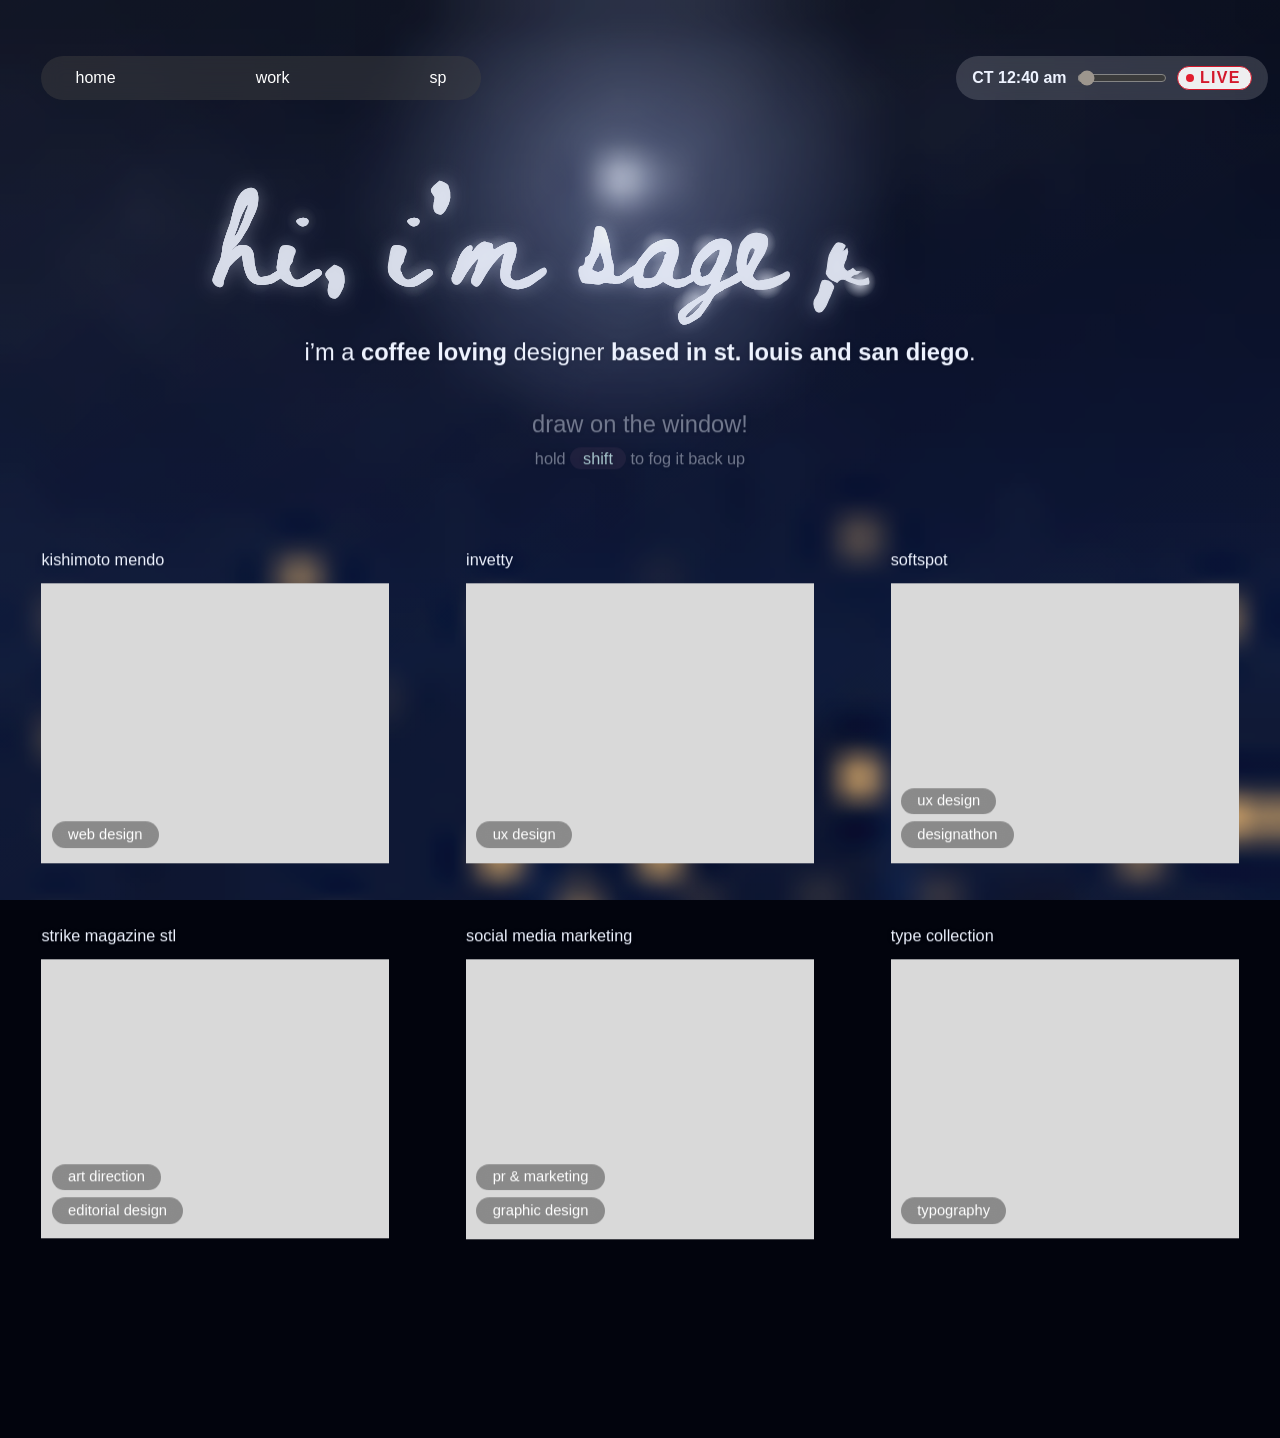
==== commit b2e293ea: "changebdhome" ====
--- a/index.html
+++ b/index.html
@@ -17,13 +17,13 @@
   --grid-gap-x:  clamp(16px, 6vw, 105px);       /* gap between work cards  */
   --grid-gap-y:  clamp(44px, 7vh, 96px);
 
-  --fs-nav:      clamp(1rem, 1.55vw, 1.7rem);
+  --fs-nav:      clamp(1rem, 1.15vw, 1.25rem);
   --fs-sub:      clamp(1.1rem, 1.85vw, 2rem);
   --fs-label:    clamp(.95rem, 1.27vw, 1.375rem);
   --fs-tag:      clamp(.78rem, 1.15vw, 1.25rem);
 
   --bar-top:     calc(env(safe-area-inset-top,0px) + clamp(56px, 5.9vh, 66px));   /* menu + time slider share this top edge */
-  --bar-h:       clamp(44px, 3.2vw, 56px);                                       /* ...and this height */
+  --bar-h:       clamp(44px, 2.4vw, 56px);                                       /* ...and this height */
 
   --menu-bg:     rgba(70,70,70,.42);            /* nav pill opacity        */
   --tag-bg:      rgba(60,60,60,.50);            /* work-tag pill opacity   */
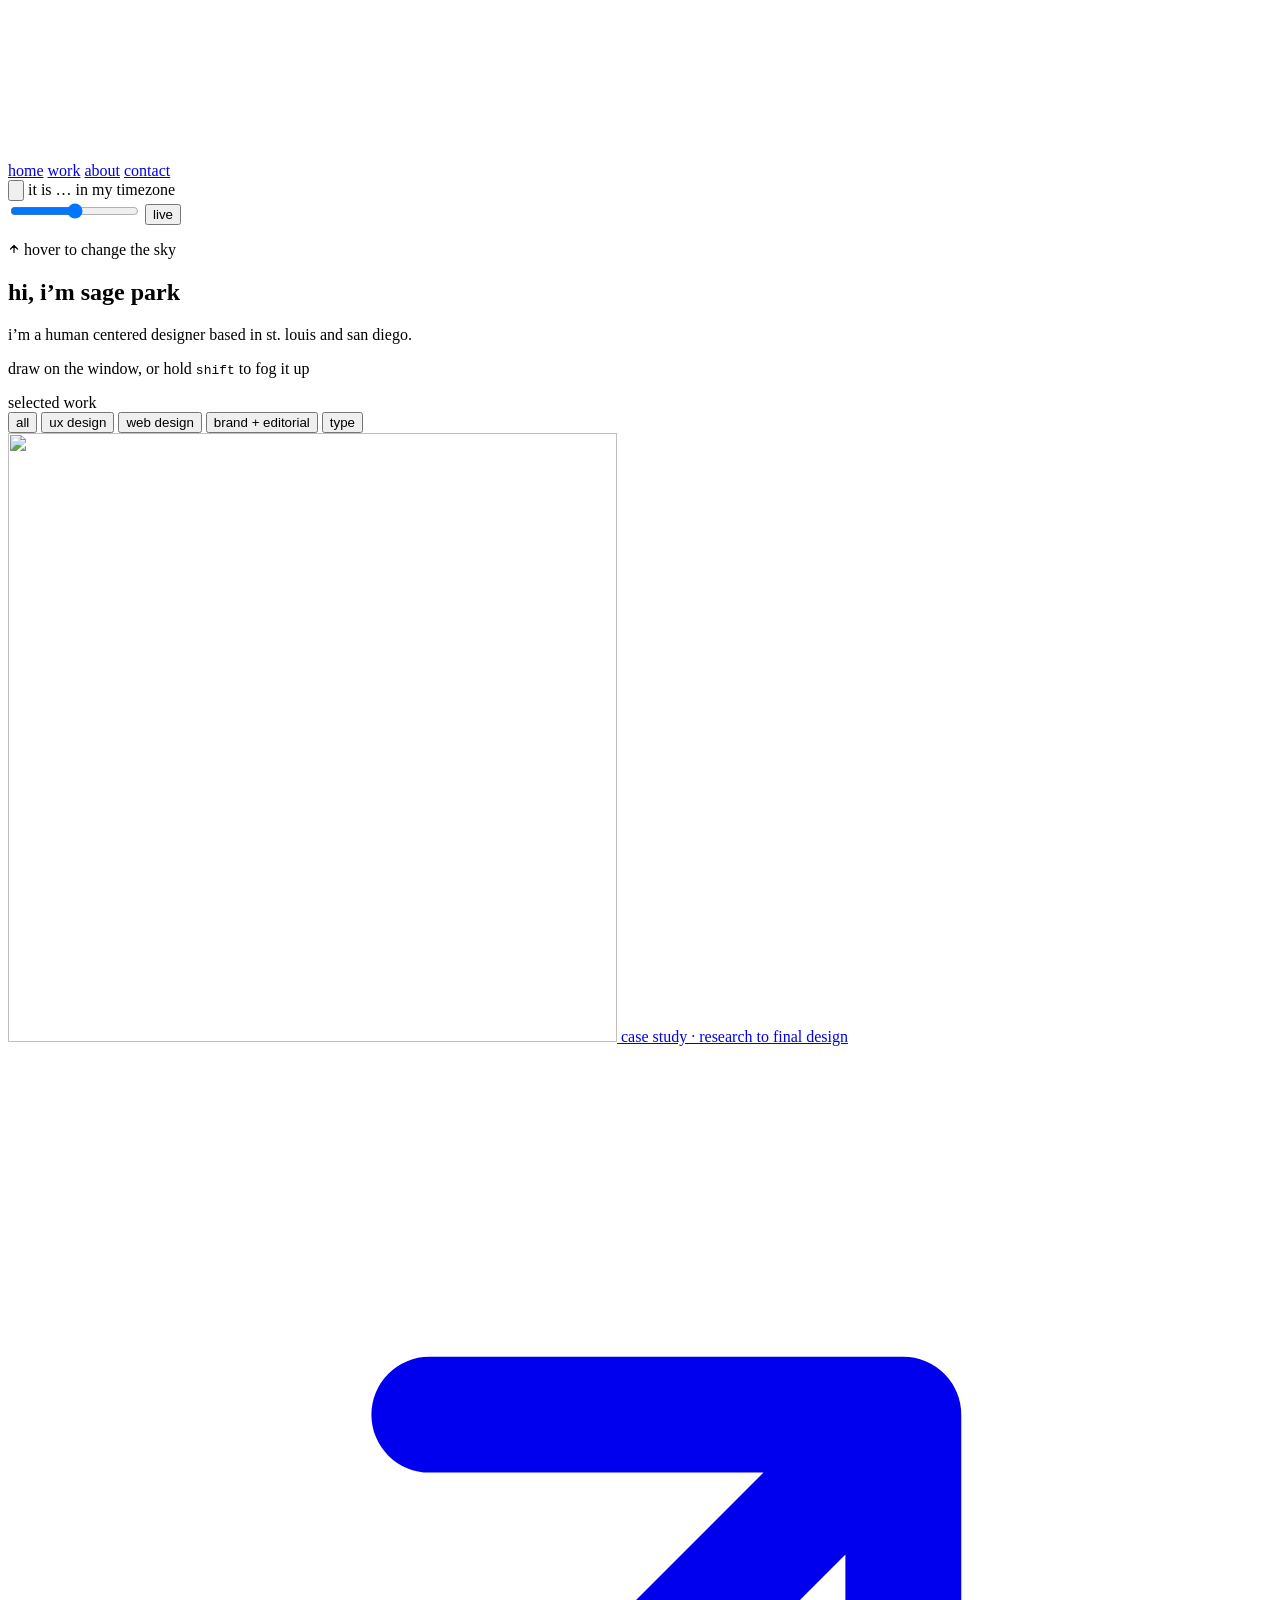
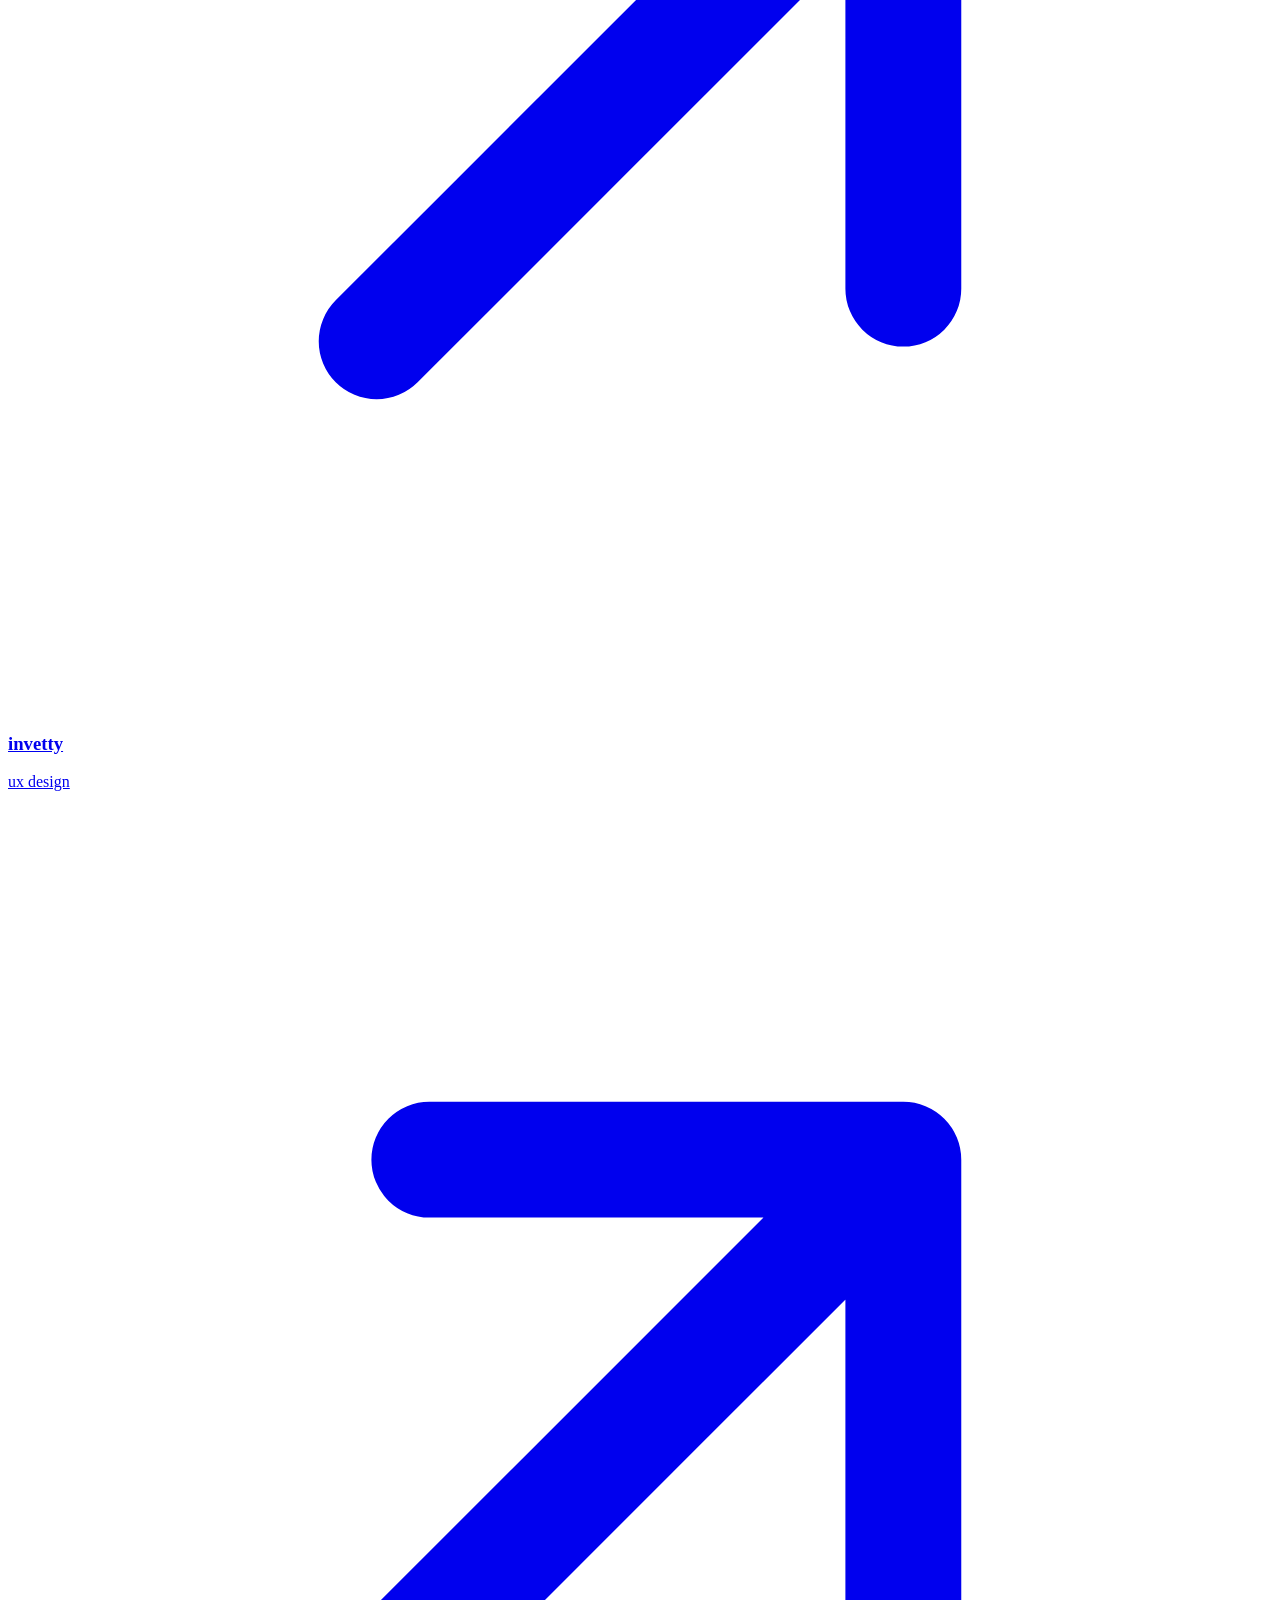
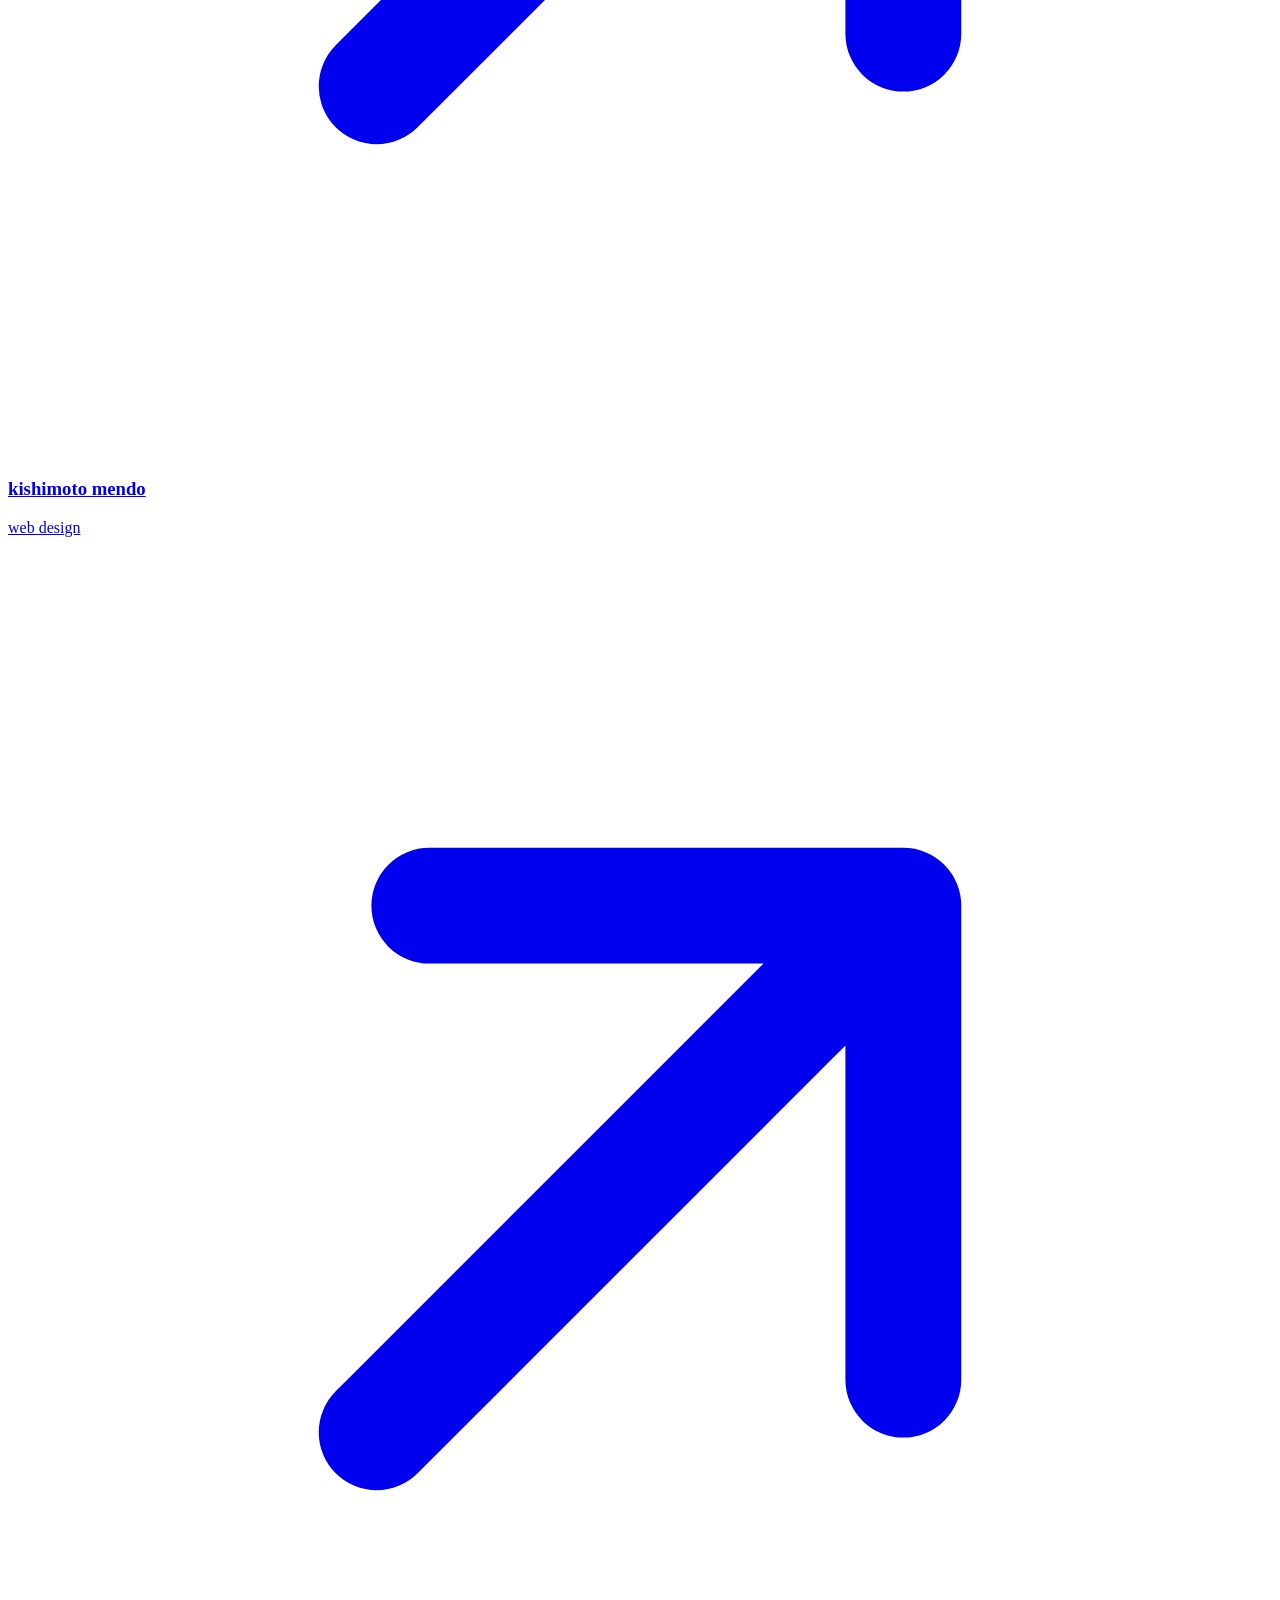
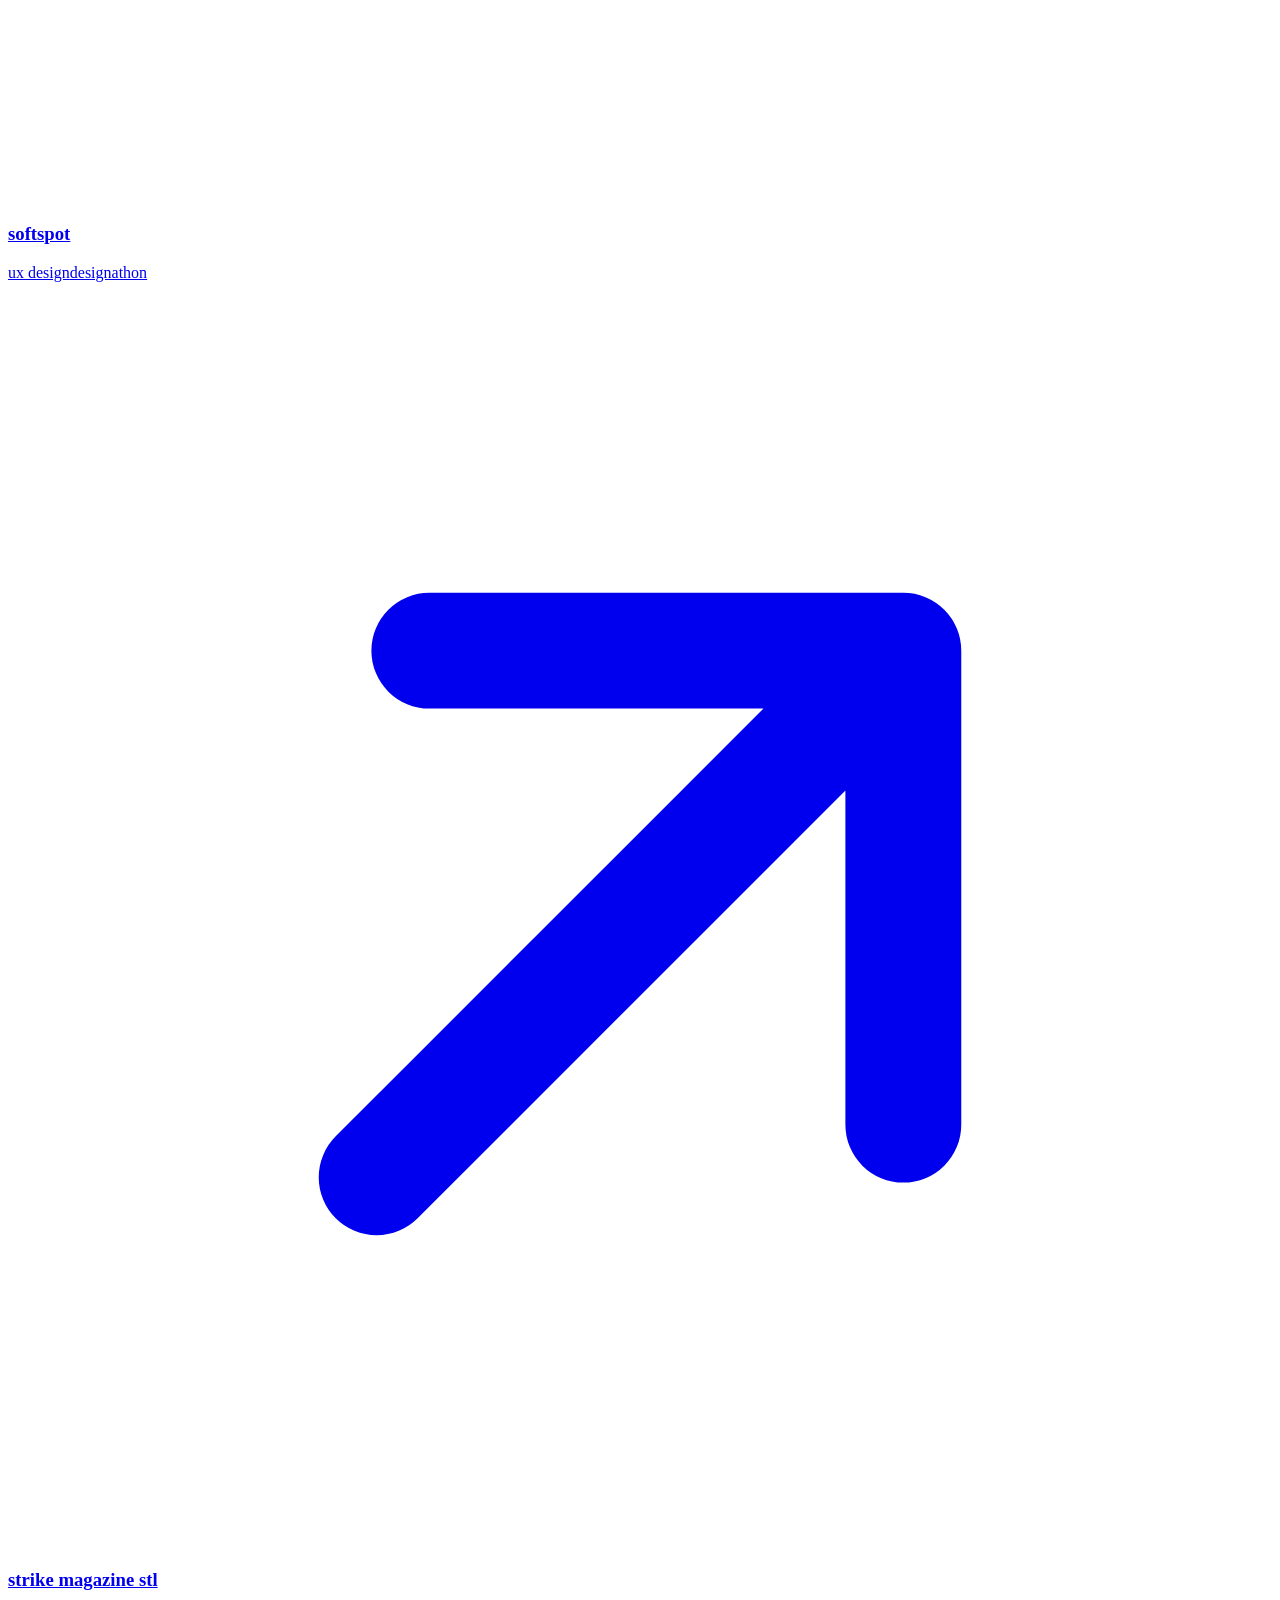
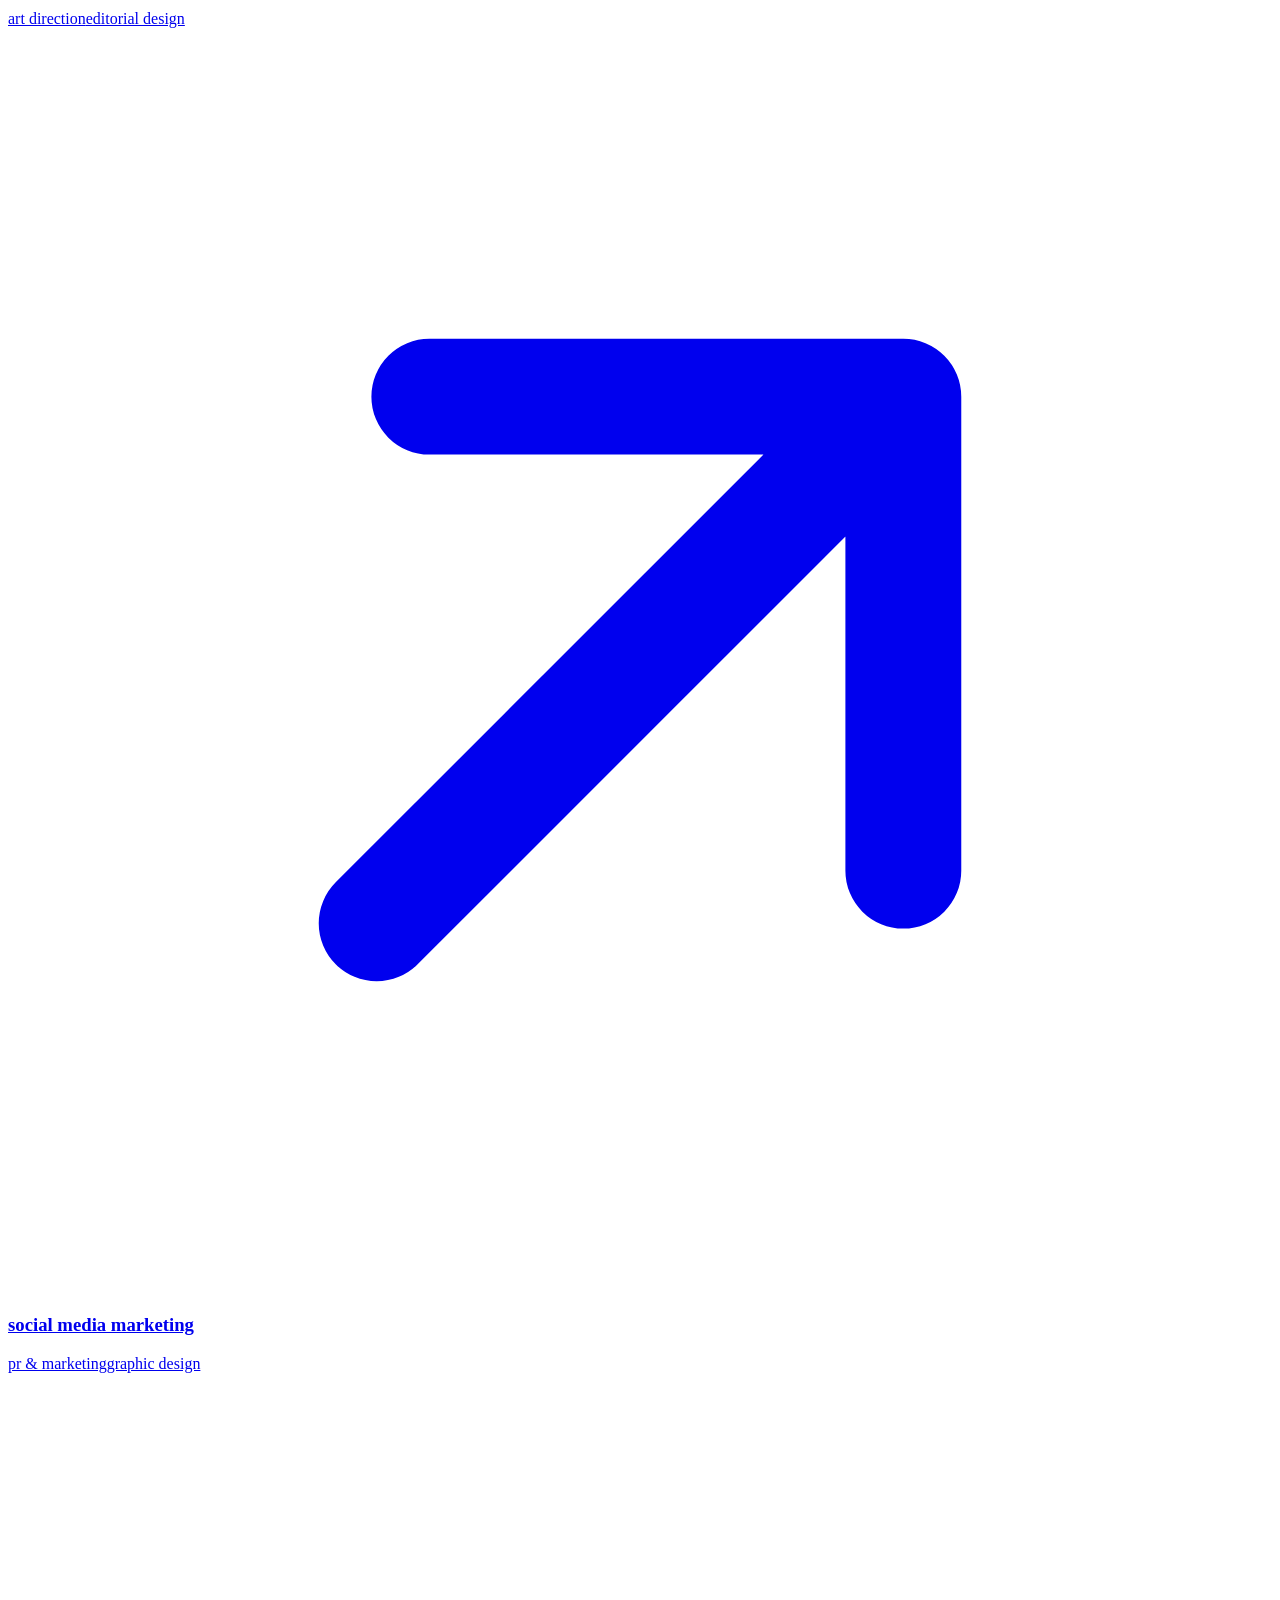
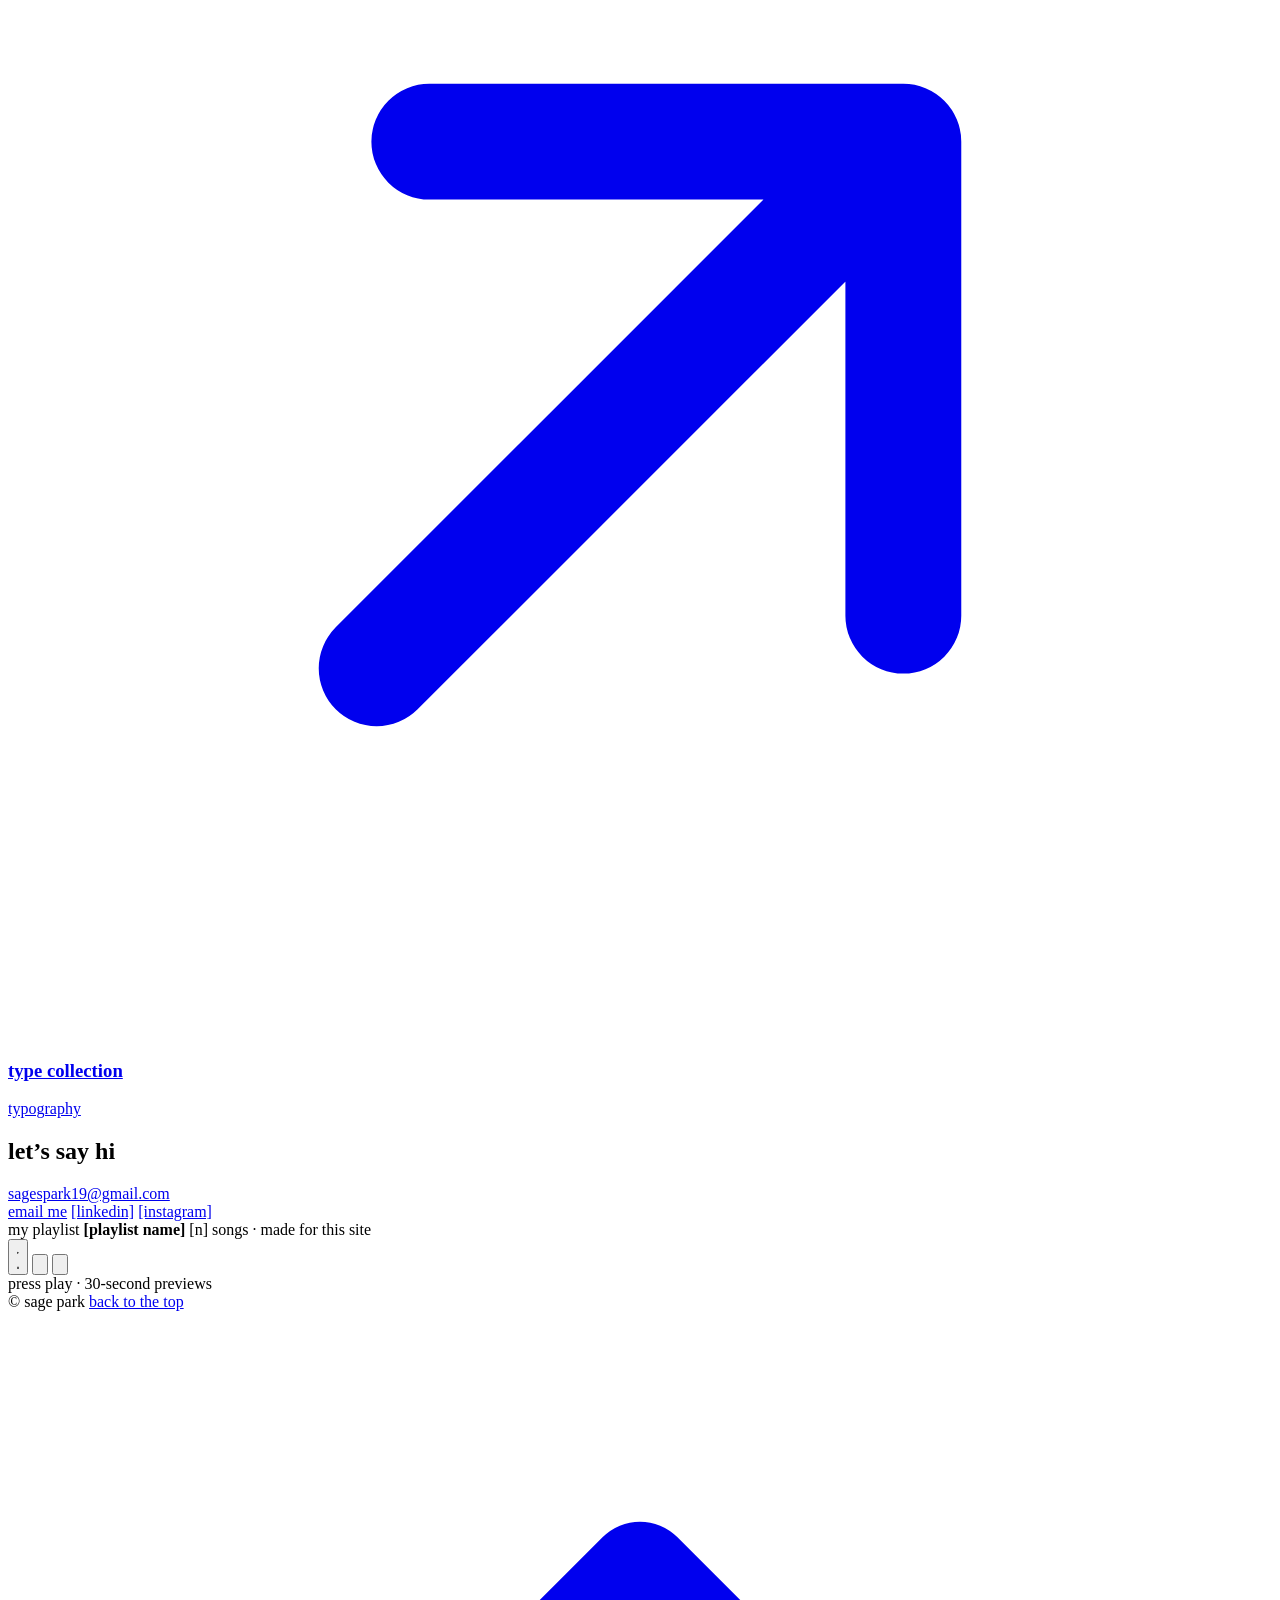
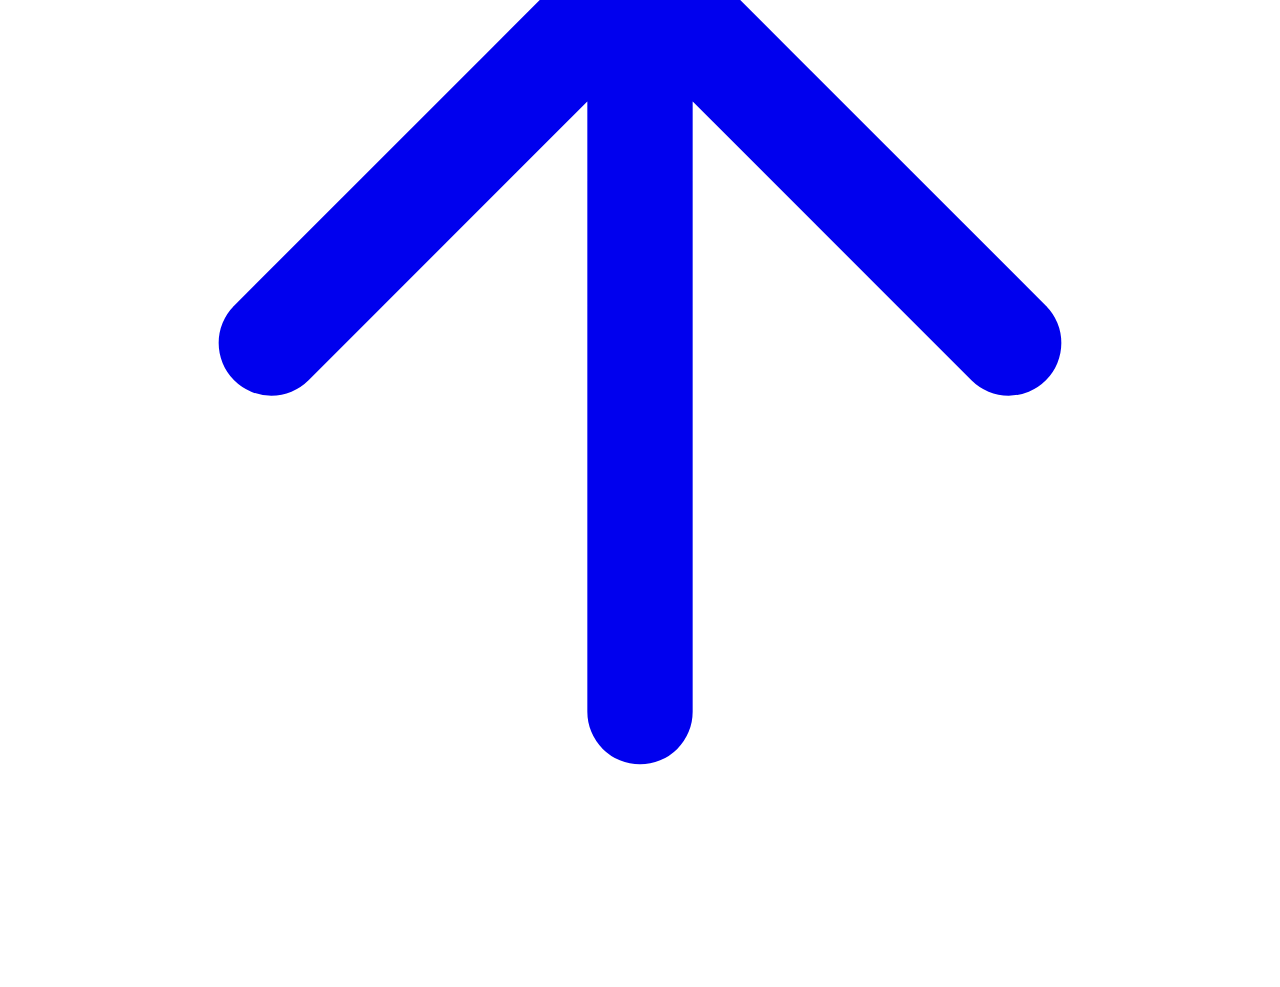
==== commit 02e9e5a7: "Add files via upload" ====
--- a/index.html
+++ b/index.html
@@ -4,201 +4,41 @@
 <meta charset="utf-8">
 <meta name="viewport" content="width=device-width, initial-scale=1, viewport-fit=cover">
 <title>Sage Park</title>
-<link href="https://fonts.googleapis.com/css2?family=Beth+Ellen&display=swap" rel="stylesheet">
-
-<style>
-/* ==========================================================================
-   1. TOKENS
-   Sizes were measured from the Figma frame (1728 x 1117) and converted to
-   clamp()s so the layout holds on any screen.
-   ========================================================================== */
-:root{
-  --pad-x:       clamp(20px, 3.24vw, 56px);     /* page side margin        */
-  --grid-gap-x:  clamp(16px, 6vw, 105px);       /* gap between work cards  */
-  --grid-gap-y:  clamp(44px, 7vh, 96px);
-
-  --fs-nav:      clamp(1rem, 1.15vw, 1.25rem);
-  --fs-sub:      clamp(1.1rem, 1.85vw, 2rem);
-  --fs-label:    clamp(.95rem, 1.27vw, 1.375rem);
-  --fs-tag:      clamp(.78rem, 1.15vw, 1.25rem);
-
-  --bar-top:     calc(env(safe-area-inset-top,0px) + clamp(56px, 5.9vh, 66px));   /* menu + time slider share this top edge */
-  --bar-h:       clamp(44px, 2.4vw, 56px);                                       /* ...and this height */
-
-  --menu-bg:     rgba(70,70,70,.42);            /* nav pill opacity        */
-  --tag-bg:      rgba(60,60,60,.50);            /* work-tag pill opacity   */
-  --work-bg:     #d9d9d9;                       /* blank work placeholders */
-
-  /* set live by the script (adaptive text colour + sky colour) */
-  --ink:#10244a;
-  --ink-time:#10244a;
-  --halo:rgba(255,255,255,0);
-  --sky:#0b1634;
-}
-
-/* ==========================================================================
-   2. BASE
-   ========================================================================== */
-html{background:var(--sky)}
-body{
-  margin:0;
-  font-family:'Alte Haas Grotesk','Helvetica Neue',Helvetica,Arial,sans-serif;
-  user-select:none;-webkit-user-select:none;
-  overscroll-behavior:none;
-}
-a{color:inherit;text-decoration:none}
-.sr{position:absolute;width:1px;height:1px;overflow:hidden;clip:rect(0 0 0 0);white-space:nowrap}
-
-/* the foggy window (everything is painted here by the script) */
-#fog{position:fixed;inset:0;width:100%;height:100%;display:block;z-index:0;pointer-events:none}
-
-/* All page content lives in #scroller. The script moves it with a smoothed
-   transform (and moves the canvas title by the same amount, so they never
-   drift apart). The real document height is mirrored onto <body>. */
-#scroller{position:fixed;top:0;left:0;right:0;z-index:1;will-change:transform}
-
-/* ==========================================================================
-   3. MENU (fixed, translucent)
-   ========================================================================== */
-.menu{
-  position:fixed;z-index:3;
-  top:var(--bar-top);
-  left:var(--pad-x);
-  width:clamp(260px, 34.3vw, 593px);
-  height:var(--bar-h);
-  box-sizing:border-box;
-  display:flex;align-items:center;justify-content:space-between;
-  padding:0 clamp(20px, 2.66vw, 46px);
-  border-radius:999px;
-  background:var(--menu-bg);
-  -webkit-backdrop-filter:blur(10px);backdrop-filter:blur(10px);
-  color:#fff;font-size:var(--fs-nav);
-}
-.menu a{padding:.2em 0}
-.menu a:focus-visible,.work-media:focus-visible{outline:2px solid #fff;outline-offset:4px;border-radius:6px}
-
-/* ==========================================================================
-   4. HERO
-   ========================================================================== */
-.hero{
-  display:flex;flex-direction:column;align-items:center;
-  padding:clamp(150px, 21vh, 260px) var(--pad-x) 0;
-  text-align:center;
-  touch-action:pan-y;           /* vertical swipes scroll, horizontal strokes draw */
-}
-/* The handwritten title is painted on the canvas. This empty box reserves its
-   space in the page flow; the script sets its height. */
-.title-slot{align-self:stretch;height:200px}
-
-.sub,.hint{
-  margin:0;max-width:100%;
-  font-size:var(--fs-sub);font-weight:400;line-height:1.3;
-  color:var(--ink);
-  /* tiny halo only; set CFG.halo = 0 in the script to remove it entirely */
-  text-shadow:0 0 5px var(--halo);
-  transition:color .6s,opacity .8s;
-}
-.sub{margin-top:clamp(.4rem, 1vh, .9rem);font-weight:400}   /* the fixed words are regular weight... */
-.hint{margin-top:clamp(1.6rem, 4.6vh, 3rem)}
-.drawn .hint:not(.hint-sub),.breathed .hint-sub{opacity:0}    /* each hint fades once you've tried what it says */
-
-/* second hint: quieter and smaller, with the key drawn as a little key cap */
-.hint-sub{margin-top:clamp(.35rem, .9vh, .7rem);font-size:var(--fs-label);font-weight:400}
-.hint-sub kbd{font:inherit;padding:.1em .8em .14em;border-radius:999px;background:rgba(42, 39, 69, 0.6);color:#a9c7ce}
-@media (hover:none){.hint-sub{display:none}}               /* touch screens have no shift key */
-
-/* sentence breaks into two lines on narrow screens, stays on one line on wide ones */
-.ln{display:inline}
-@media (max-width:900px){.ln{display:block}}
-
-/* ---- rolling words ---- */
-.adj{
-  font-weight:600;       /* ...only the rolling words stay bold */
-  --px:8em;--py:.35em;   /* side padding = slack so a word that is wider than the box mid-transition stays centred */
-  display:inline-block;position:relative;vertical-align:baseline;
-  white-space:nowrap;box-sizing:content-box;
-  height:1.3em;
-  padding:var(--py) var(--px);
-  margin:calc(var(--py)*-1) calc(var(--px)*-1);
-  transition:width .9s cubic-bezier(.65,0,.35,1);
-  -webkit-mask-image:linear-gradient(to bottom,transparent 0,#000 var(--py),#000 calc(100% - var(--py)),transparent 100%);
-          mask-image:linear-gradient(to bottom,transparent 0,#000 var(--py),#000 calc(100% - var(--py)),transparent 100%);
-}
-.adj::before{content:"\200b"}   /* invisible in-flow character: gives the box the same text baseline as the words around it */
-.adj .w{position:absolute;left:0;right:0;top:var(--py);text-align:center;white-space:nowrap;animation:wi .9s cubic-bezier(.65,0,.35,1) both}
-.adj .w.out{animation:wo .9s cubic-bezier(.65,0,.35,1) both}
-@keyframes wi{from{transform:translateY(110%)}to{transform:none}}
-@keyframes wo{from{transform:none}to{transform:translateY(-110%)}}
-
-/* ==========================================================================
-   5. WORKS GRID
-   ========================================================================== */
-.works{padding:clamp(40px, calc(13vh - 36px), 115px) var(--pad-x) calc(clamp(90px, 22vh, 240px) + env(safe-area-inset-bottom,0px))}
-.works-grid{
-  display:grid;
-  grid-template-columns:repeat(3,minmax(0,1fr));
-  column-gap:var(--grid-gap-x);row-gap:var(--grid-gap-y);
-}
-.work-title{
-  margin:0 0 .85em;
-  font-size:var(--fs-label);font-weight:500;line-height:1.2;
-  color:var(--ink);
-  text-shadow:0 0 5px var(--halo);
-  transition:color .6s;
-}
-/* blank placeholder: swap the background for an <img> / video when ready */
-.work-media{
-  display:flex;flex-direction:column;justify-content:flex-end;align-items:flex-start;gap:7px;
-  box-sizing:border-box;aspect-ratio:469/377;
-  padding:0 0 clamp(10px, 1.16vw, 20px) clamp(8px, .81vw, 14px);
-  background:var(--work-bg);
-}
-.tag{
-  padding:.3em 1.1em;border-radius:999px;
-  background:var(--tag-bg);color:#fff;
-  font-size:var(--fs-tag);line-height:1.2;
-  -webkit-backdrop-filter:blur(6px);backdrop-filter:blur(6px);
-}
-@media (max-width:900px){
-  .works-grid{grid-template-columns:repeat(2,minmax(0,1fr))}
-}
-@media (max-width:560px){
-  .works-grid{grid-template-columns:minmax(0,1fr)}
-}
-
-/* ==========================================================================
-   6. TIME SLIDER + LIVE BUTTON (unchanged)
-   ========================================================================== */
-.time{position:fixed;z-index:3;top:var(--bar-top);right:12px;height:var(--bar-h);box-sizing:border-box;display:flex;align-items:center;gap:.5rem;padding:0 1rem;border-radius:999px;background:rgba(255,255,255,.16);-webkit-backdrop-filter:blur(8px);backdrop-filter:blur(8px);font-size:var(--fs-nav);font-weight:700;color:var(--ink-time);transition:color 1s}
-.time input{width:90px;accent-color:currentColor}
-.time button{font:inherit;font-size:inherit;font-weight:700;letter-spacing:.08em;text-transform:uppercase;display:inline-flex;align-items:center;gap:.4rem;color:#d4182b;background:rgba(255,255,255,.92);border:1.5px solid #d4182b;border-radius:999px;padding:.1rem .65rem .1rem .5rem;cursor:pointer}
-.time button::before{content:"";width:.5rem;height:.5rem;border-radius:50%;background:#e11d2e;animation:blink 1.4s ease-in-out infinite}
-.time button.off{color:#6b7280;border-color:#6b7280}.time button.off::before{background:#6b7280;animation:none}
-@keyframes blink{0%,45%{opacity:1}60%,100%{opacity:.15}}
-.time button:focus-visible,.time input:focus-visible{outline:2px solid currentColor;outline-offset:3px}
-
-/* small screens: not enough width for both side by side, so the time slider goes back above the menu */
-@media (max-width:760px){.time{top:calc(env(safe-area-inset-top,0px) + 12px);height:auto;padding:.35rem .7rem}}
-
-@media (prefers-reduced-motion:reduce){*{animation:none!important;transition:none!important}.adj .w.out{display:none}}
-</style>
+<meta name="description" content="Sage Park is a human-centered designer based in St. Louis and San Diego: UX design, web design, brand and typography.">
+<script>document.documentElement.classList.add('js')</script>
+<link rel="preconnect" href="https://fonts.googleapis.com">
+<link rel="preconnect" href="https://fonts.gstatic.com" crossorigin>
+<link href="https://fonts.googleapis.com/css2?family=Beth+Ellen&family=DM+Sans:wght@300;400;500&family=Inter:wght@300;400;500;600&display=swap" rel="stylesheet">
+<link rel="stylesheet" href="css/site.css">
 </head>
 
 <body>
 
+<!-- the foggy window (fog.js paints the sky, skyline, frost, your drawing and the title here) -->
 <canvas id="fog" aria-hidden="true"></canvas>
 
 <nav class="menu" aria-label="Main">
-  <a href="#top"  data-scroll="#top">home</a>
-  <a href="#work" data-scroll="#work">work</a>
-  <a href="#">sp</a>                       <!-- placeholder: no destination yet -->
+  <a href="index.html" aria-current="page">home</a>
+  <a href="index.html#work">work</a>
+  <a href="about.html">about</a>
+  <a href="index.html#contact">contact</a>
 </nav>
 
-<div class="time">
-  <span id="tl">Central Time</span>
-  <input id="t" type="range" min="0" max="1439" step="1" aria-label="Preview time of day in Central Time">
-  <button id="live" type="button">Live</button>
+<!-- my time; hover opens the slider that changes the sky -->
+<div class="time" id="time">
+  <button class="time-sun" type="button" aria-label="Open the time of day slider">
+    <svg viewBox="0 0 24 24" fill="none" stroke="currentColor" stroke-width="2" stroke-linecap="round" aria-hidden="true"><circle cx="12" cy="12" r="4"/><path d="M12 2v2M12 20v2M4.9 4.9l1.4 1.4M17.7 17.7l1.4 1.4M2 12h2M20 12h2M4.9 19.1l1.4-1.4M17.7 6.3l1.4-1.4"/></svg>
+  </button>
+  <span id="tl">it is … in my timezone</span>
+  <div class="time-extra">
+    <input id="t" type="range" min="0" max="1439" step="1" aria-label="Preview the time of day">
+    <button id="live" type="button">live</button>
+  </div>
 </div>
+<p class="time-hint" id="timehint">
+  <svg width="12" height="12" viewBox="0 0 24 24" fill="none" stroke="currentColor" stroke-width="2.4" stroke-linecap="round" stroke-linejoin="round" aria-hidden="true"><path d="M12 19V5M5 12l7-7 7 7"/></svg>
+  <span>hover to change the sky</span>
+</p>
 
 <div id="scroller">
   <main>
@@ -207,885 +47,122 @@
       <h1 class="sr">hi, i’m sage park</h1>
       <div class="title-slot" aria-hidden="true"></div>
       <p class="sub" data-adapt><span class="ln">i’m a <span class="adj" id="adj"><span class="w">human centered</span></span> designer</span> <span class="ln"><span class="adj" id="tail"><span class="w">based in st. louis and san diego</span></span>.</span></p>
-      <p class="hint" data-adapt data-soft>draw on the window!</p>
-      <p class="hint hint-sub" data-adapt data-soft>hold <kbd>shift</kbd> to fog it back up</p>
+      <p class="hint" data-adapt data-soft>draw on the window<span class="hk">, or hold <kbd>shift</kbd> to fog it up</span></p>
     </section>
 
-    <section class="works" id="work" aria-label="Selected work">
-      <div class="works-grid">
+    <!-- the dark sheet: work, then contact + music -->
+    <section class="sheet" id="work" aria-label="Selected work">
 
-        <article class="work">
-          <h2 class="work-title" data-adapt>kishimoto mendo</h2>
-          <a class="work-media" href="#" aria-label="kishimoto mendo">
-            <div class="tag">web design</div>
-          </a>
-        </article>
+      <div class="works-head rv">
+        <span class="chip"><i></i>selected work</span>
+        <div class="filters" role="group" aria-label="Filter projects">
+          <button class="fchip on" type="button" data-f="all" aria-pressed="true">all</button>
+          <button class="fchip" type="button" data-f="ux" aria-pressed="false">ux design</button>
+          <button class="fchip" type="button" data-f="web" aria-pressed="false">web design</button>
+          <button class="fchip" type="button" data-f="brand" aria-pressed="false">brand + editorial</button>
+          <button class="fchip" type="button" data-f="type" aria-pressed="false">type</button>
+        </div>
+      </div>
 
-        <article class="work">
-          <h2 class="work-title" data-adapt>invetty</h2>
-          <a class="work-media" href="#" aria-label="invetty">
-            <div class="tag">ux design</div>
-          </a>
-        </article>
+      <div class="works-grid stagger">
 
-        <article class="work">
-          <h2 class="work-title" data-adapt>softspot</h2>
-          <a class="work-media" href="#" aria-label="softspot">
-            <div class="tag">ux design</div>
-            <div class="tag">designathon</div>
-          </a>
-        </article>
+        <!-- invetty: opens its own page -->
+        <a class="card fx rv-a c-invetty" href="invetty.html" data-cat="ux" data-tilt="4" aria-label="invetty, a ux design case study">
+          <img class="logo" src="img/invetty-logo.webp" alt="" width="609" height="609">
+          <span class="pill-case">case study · research to final design</span>
+          <span class="go"><svg viewBox="0 0 24 24" fill="none" stroke="currentColor" stroke-width="2.2" stroke-linecap="round" stroke-linejoin="round" aria-hidden="true"><path d="M7 17L17 7M8 7h9v9"/></svg></span>
+          <div class="meta"><h3>invetty</h3><div class="tags"><span class="tagp">ux design</span></div></div>
+        </a>
 
-        <article class="work">
-          <h2 class="work-title" data-adapt>strike magazine stl</h2>
-          <a class="work-media" href="#" aria-label="strike magazine stl">
-            <div class="tag">art direction</div>
-            <div class="tag">editorial design</div>
-          </a>
-        </article>
+        <!-- the others: blurred placeholders that clear when you hover. Swap each .media for an <img> when the project is ready. -->
+        <a class="card fx rv-a c-kishimoto" href="#" data-cat="web" data-soon data-tilt="6" aria-label="kishimoto mendo, web design">
+          <div class="media" style="background:linear-gradient(135deg,#e9b9ae 0%,#d9a7c6 55%,#9d80c6 100%)">
+            <i style="left:14%;top:20%;width:36%;height:44%"></i><i style="left:74%;top:6%;width:26%;height:40%;border-radius:50%;background:#d4437a;opacity:.85"></i>
+          </div>
+          <span class="go"><svg viewBox="0 0 24 24" fill="none" stroke="currentColor" stroke-width="2.2" stroke-linecap="round" stroke-linejoin="round" aria-hidden="true"><path d="M7 17L17 7M8 7h9v9"/></svg></span>
+          <div class="meta"><h3>kishimoto mendo</h3><div class="tags"><span class="tagp">web design</span></div></div>
+        </a>
 
-        <article class="work">
-          <h2 class="work-title" data-adapt>social media marketing</h2>
-          <a class="work-media" href="#" aria-label="social media marketing">
-            <div class="tag">pr &amp; marketing</div>
-            <div class="tag">graphic design</div>
-          </a>
-        </article>
+        <a class="card fx rv-a c-softspot" href="#" data-cat="ux" data-soon data-tilt="6" aria-label="softspot, ux design and designathon">
+          <div class="media" style="background:linear-gradient(160deg,#a99cf1 0%,#c3a8e8 60%,#d6b4ec 100%)">
+            <i style="left:52%;top:14%;width:38%;height:44%"></i>
+          </div>
+          <span class="go"><svg viewBox="0 0 24 24" fill="none" stroke="currentColor" stroke-width="2.2" stroke-linecap="round" stroke-linejoin="round" aria-hidden="true"><path d="M7 17L17 7M8 7h9v9"/></svg></span>
+          <div class="meta"><h3>softspot</h3><div class="tags"><span class="tagp">ux design</span><span class="tagp">designathon</span></div></div>
+        </a>
 
-        <article class="work">
-          <h2 class="work-title" data-adapt>type collection</h2>
-          <a class="work-media" href="#" aria-label="type collection">
-            <div class="tag">typography</div>
-          </a>
-        </article>
+        <a class="card fx rv-a c-strike" href="#" data-cat="brand" data-soon data-tilt="6" aria-label="strike magazine stl, art direction and editorial design">
+          <div class="media" style="background:linear-gradient(135deg,#e6cda6 0%,#e4b4ac 55%,#d99ea6 100%)">
+            <i style="left:10%;top:12%;width:34%;height:50%"></i><i style="left:50%;top:12%;width:38%;height:36%"></i>
+          </div>
+          <span class="go"><svg viewBox="0 0 24 24" fill="none" stroke="currentColor" stroke-width="2.2" stroke-linecap="round" stroke-linejoin="round" aria-hidden="true"><path d="M7 17L17 7M8 7h9v9"/></svg></span>
+          <div class="meta"><h3>strike magazine stl</h3><div class="tags"><span class="tagp">art direction</span><span class="tagp">editorial design</span></div></div>
+        </a>
+
+        <a class="card fx rv-a c-social" href="#" data-cat="brand" data-soon data-tilt="6" aria-label="social media marketing, pr and marketing, graphic design">
+          <div class="media" style="background:linear-gradient(160deg,#e6b2d3 0%,#e8c4d8 50%,#d9a3b9 100%)">
+            <i style="left:14%;top:10%;width:72%;height:40%"></i>
+          </div>
+          <span class="go"><svg viewBox="0 0 24 24" fill="none" stroke="currentColor" stroke-width="2.2" stroke-linecap="round" stroke-linejoin="round" aria-hidden="true"><path d="M7 17L17 7M8 7h9v9"/></svg></span>
+          <div class="meta"><h3>social media marketing</h3><div class="tags"><span class="tagp">pr &amp; marketing</span><span class="tagp">graphic design</span></div></div>
+        </a>
+
+        <a class="card fx rv-a c-type" href="#" data-cat="type" data-soon data-tilt="6" aria-label="type collection, typography">
+          <div class="media" style="background:linear-gradient(135deg,#8995d6 0%,#8fa3ec 60%,#9eb1f3 100%)">
+            <i style="left:16%;top:14%;width:60%;height:38%"></i>
+          </div>
+          <span class="go"><svg viewBox="0 0 24 24" fill="none" stroke="currentColor" stroke-width="2.2" stroke-linecap="round" stroke-linejoin="round" aria-hidden="true"><path d="M7 17L17 7M8 7h9v9"/></svg></span>
+          <div class="meta"><h3>type collection</h3><div class="tags"><span class="tagp">typography</span></div></div>
+        </a>
 
       </div>
+
+      <!-- contact + the vinyl player -->
+      <div class="lobby rv" id="contact">
+        <div class="hi">
+          <h2>let’s say hi</h2>
+          <a class="email" href="mailto:sagespark19@gmail.com">sagespark19@gmail.com</a>
+          <div class="btns">
+            <a class="btn primary mag" href="mailto:sagespark19@gmail.com">email me</a>
+            <a class="btn mag" href="#">[linkedin]</a>
+            <a class="btn mag" href="#">[instagram]</a>
+          </div>
+        </div>
+
+        <div class="player" data-state="idle" aria-label="My playlist, as a record player">
+          <div class="rec"><i class="rec-label"></i><i class="rec-hole"></i></div>
+          <div class="arm" aria-hidden="true"><i class="pivot"></i><i class="bar"></i><i class="head"></i></div>
+          <div class="pl-info">
+            <span class="pl-k">my playlist</span>
+            <strong class="pl-name">[playlist name]</strong>
+            <span class="pl-sub pl-count">[n] songs · made for this site</span>
+            <div class="pl-ctrl">
+              <button class="pl-play" type="button" aria-label="Play or pause the playlist">
+                <svg class="ico-play" viewBox="0 0 24 24" fill="currentColor" aria-hidden="true"><path d="M8 5v14l11-7z"/></svg>
+                <svg class="ico-pause" viewBox="0 0 24 24" fill="currentColor" aria-hidden="true"><path d="M7 5h4v14H7zM13 5h4v14h-4z"/></svg>
+              </button>
+              <button class="pl-sk" type="button" aria-label="Previous song"><svg viewBox="0 0 24 24" fill="currentColor" aria-hidden="true"><path d="M6 5h2v14H6zM20 5v14L9 12z"/></svg></button>
+              <button class="pl-sk" type="button" aria-label="Next song"><svg viewBox="0 0 24 24" fill="currentColor" aria-hidden="true"><path d="M16 5h2v14h-2zM4 5l11 7L4 19z"/></svg></button>
+            </div>
+            <div class="pl-bar"><i></i></div>
+            <span class="pl-note">press play · 30-second previews</span>
+          </div>
+        </div>
+      </div>
+
+      <div class="foot">
+        <span>© sage park</span>
+        <a href="#top">back to the top <svg viewBox="0 0 24 24" fill="none" stroke="currentColor" stroke-width="2" stroke-linecap="round" stroke-linejoin="round" aria-hidden="true"><path d="M12 19V5M5 12l7-7 7 7"/></svg></a>
+      </div>
+
     </section>
 
   </main>
 </div>
 
-<script>
-(()=>{
-'use strict';
-
-/* ==========================================================================
-   0. SETTINGS — the knobs most likely to need tweaking
-   ========================================================================== */
-const CFG={
-  tz:'America/Chicago',     // time zone driving the sky
-  sceneQuality:.8,          // resolution of the blurred background (it's blurry anyway, so low is fine)
-  maxQuality:2,             // resolution of the title + drawing layers (2 = full retina sharpness)
-  maxPixels:4.5e6,          // safety cap on those layers for very large screens
-  smoothMs:110,             // scroll smoothing (ms). Lower = snappier, higher = floatier
-  smoothMsTouch:45,         // same, for touch screens (they already have momentum)
-  parallax:1,               // background scroll speed vs the page: 1 = moves with the page, <1 = slower (more depth)
-  frost:.26,                // glass frost level: 0 = clear, ~.6 = very milky
-  writeMs:3800,             // how long each line of the title takes to write (ms)
-  breathSize:90,            // size of the fog patch when you hold Shift and move the mouse (px)
-  breathMs:5000,            // how long the fog takes to clear again (ms)
-  titleTint:.6,             // how strongly the title is tinted darker (day) / lighter (night) than the glass behind it
-  hintContrast:4,         // hints are tinted toward the background as far as this contrast allows (higher = darker/more readable)
-  halo:.22,                 // text halo strength (0 = none). Contrast does most of the work
-  inkDark:'#0a1f4a',        // text colour on light backgrounds
-  inkLight:'#eef3ff',       // text colour on dark backgrounds
-  titleFit:.66,             // title width as a share of the screen (wide screens)
-  titleFitNarrow:.84,       // same, when the title wraps to two lines
-  narrowAt:720,             // px: below this the title wraps to two lines
-  anchorOffset:130          // px of space above a section when the menu scrolls to it
-};
-const QS=CFG.sceneQuality;   // background scale
-let Q=1;                     // title / ink / mask scale (set in resize() from the screen's pixel density)
-const RM=matchMedia('(prefers-reduced-motion: reduce)').matches;
-const COARSE=matchMedia('(pointer: coarse)').matches;
-
-/* ==========================================================================
-   1. HELPERS
-   ========================================================================== */
-const $=s=>document.querySelector(s),$$=s=>[...document.querySelectorAll(s)];
-const cl=(v,a,b)=>Math.min(b,Math.max(a,v));
-const hex=h=>[1,3,5].map(i=>parseInt(h.slice(i,i+2),16));
-const mix=(a,b,t)=>a.map((v,i)=>v+(b[i]-v)*t);
-const rgb=c=>`rgb(${c.map(Math.round)})`;
-const rgba=(c,a)=>`rgba(${c.map(Math.round)},${a})`;
-
-// seeded random numbers (same city every visit)
-let sd=7;
-const rnd=()=>{sd|=0;sd=sd+0x6D2B79F5|0;let t=Math.imul(sd^sd>>>15,1|sd);t=t+Math.imul(t^t>>>7,61|t)^t;return((t^t>>>14)>>>0)/4294967296};
-// stable per-window random number (so lit windows don't flicker while scrolling)
-const hash=(a,b,c)=>{let h=a*374761393+b*668265263+c*2147483647|0;h=(h^h>>>13)*1274126177|0;return((h^h>>>16)>>>0)/4294967296};
-
-/* ==========================================================================
-   2. TIME OF DAY
-   ========================================================================== */
-const P={
-  night:{c:['#02040d','#060d29','#0b1a3d'].map(hex),l:1,k:.05},
-  dawn: {c:['#3d4c8a','#d68aa2','#f7c690'].map(hex),l:.35,k:.6},
-  day:  {c:['#2060d0','#4592e6','#78c0b6'].map(hex),l:0,k:1},
-  dusk: {c:['#363c7d','#b8709a','#f0a070'].map(hex),l:.55,k:.7}
-};
-// sunrise 6:00, sunset 19:00
-const K=[[0,'night'],[5,'night'],[6,'dawn'],[8.5,'day'],[16.5,'day'],[19,'dusk'],[20.5,'night'],[24,'night']];
-function sample(h){
-  let i=0;while(i<K.length-2&&h>K[i+1][0])i++;
-  const[a,pa]=K[i],[b,pb]=K[i+1];
-  let t=cl((h-a)/(b-a),0,1);t=t*t*(3-2*t);
-  const A=P[pa],B=P[pb];
-  return{c:A.c.map((x,j)=>mix(x,B.c[j],t)),l:A.l+(B.l-A.l)*t,k:A.k+(B.k-A.k)*t};
-}
-function ctHours(){
-  const p=new Intl.DateTimeFormat('en-US',{timeZone:CFG.tz,hour:'numeric',minute:'numeric',second:'numeric',hourCycle:'h23'}).formatToParts(new Date());
-  const g=t=>+p.find(x=>x.type===t).value;
-  return g('hour')+g('minute')/60+g('second')/3600;
-}
-
-/* ==========================================================================
-   3. THE CITY
-   One tall drawing that runs the full length of the page: sky at the top, a hazy
-   skyline, then taller and closer towers, then the street at the very bottom.
-   Scrolling just pans down it. Heights are in "screens" (vh = one screen tall).
-   ========================================================================== */
-const NIGHT=[8,12,30];
-const LAYERS=[
-  // zone = where the roofs sit · w/gap = widths · dark/haze = colour · cell = window grid · lit = share of lit windows
-  {zone:(vh,T)=>[.50*vh,.68*vh],                                      w:[.035,.080],gap:[0,.012],   dark:.50,haze:.38,cell:[5,6],lit:.50},  // far skyline
-  {zone:(vh,T)=>{const D=Math.max(0,T-.8*vh);return[.80*vh,.80*vh+.50*D]},   w:[.050,.110],gap:[.004,.03],dark:.70,haze:.20,cell:[6,8],lit:.55},  // mid towers
-  {zone:(vh,T)=>{const D=Math.max(0,T-.8*vh);return[.80*vh+.20*D,.80*vh+.60*D]},w:[.060,.130],gap:[.012,.06],dark:.86,haze:.08,cell:[7,9],lit:.60}   // near towers
-];
-LAYERS.forEach((L,li)=>{
-  L.b=[];
-  for(let x=-.02,i=0;x<1.02;i++){
-    const w=L.w[0]+rnd()*(L.w[1]-L.w[0]);
-    L.b.push({id:li*1000+i,x,w,t:rnd(),bias:.4+.9*rnd()});     // t = 0..1 position inside the layer's roof zone
-    x+=w+L.gap[0]+rnd()*(L.gap[1]-L.gap[0]);
-  }
-});
-const STREET=Array.from({length:70},()=>({x:rnd(),y:rnd(),r:.008+rnd()*.02}));
-const CLOUDS=Array.from({length:6},(_,i)=>({x:i/6+rnd()*.1,y:.08+rnd()*.35,s:.1+rnd()*.12}));
-
-/* ==========================================================================
-   4. CANVAS LAYERS
-     cv / m  visible canvas                    S    scene, 1/3 resolution
-     SH      sharp scene (seen where wiped)    Fs/Md  blur steps
-     FG      frosted glass                     SK   finger strokes + drips
-     CB      strokes + title (the "wipe" mask) TP   sharp scene cut by CB
-     TF      title outline (page coords)       TX   title as written so far
-     Mm      extra blur step          BR   breath fog (Shift + move), fades away
-     SH, FG, DK and the blur steps are TALL (the whole page); SK (ink) is also page-tall.
-     TT      ink tint                          DK/DS  light/dark tint map
-   ========================================================================== */
-const mk=()=>document.createElement('canvas');
-const cv=$('#fog'),m=cv.getContext('2d');
-const S=mk(),sx=S.getContext('2d'),
-  Fs=mk(),fx=Fs.getContext('2d',{willReadFrequently:true}),
-  Md=mk(),dx=Md.getContext('2d'),
-  Mm=mk(),mx=Mm.getContext('2d'),
-  SH=mk(),hx=SH.getContext('2d'),
-  FG=mk(),gx=FG.getContext('2d'),
-  SK=mk(),kx=SK.getContext('2d'),
-  CB=mk(),bx=CB.getContext('2d'),
-  TP=mk(),px=TP.getContext('2d'),
-  TX=mk(),tx=TX.getContext('2d'),
-  TF=mk(),ox=TF.getContext('2d'),
-  TT=mk(),ttx=TT.getContext('2d'),
-  BR=mk(),brx=BR.getContext('2d'),
-  DK=mk(),dkx=DK.getContext('2d'),
-  DS=mk(),dsx=DS.getContext('2d');
-
-// shared state
-let cssW=0,cssH=0,W=0,H=0,WS=0,HS=0;   // viewport in css px · in title/ink canvas px (W,H) · in background canvas px (WS,HS)
-let SC=0,PHcss=0;                // height of the tall scene (canvas px) and of the page (css px)
-let live=true,prevH=12,dirty=1,lastInk=0;
-let vy=0,maxY=1,sy=0,lastAdapt=0;   // scroll: smoothed offset (css px), scroll range, same offset in canvas px
-const curH=()=>live?ctHours():prevH;
-
-/* ==========================================================================
-   5. SCENE  (sky, sun/moon, clouds, buildings, street)
-   ========================================================================== */
-function glow(c,x,y,r,col,a){
-  const g=c.createRadialGradient(x,y,0,x,y,r);
-  g.addColorStop(0,rgba(col,a));g.addColorStop(1,rgba(col,0));
-  c.fillStyle=g;c.fillRect(x-r,y-r,r*2,r*2);
-}
-
-function drawScene(h,s){
-  const c=sx,w=S.width,T=S.height,vh=HS/3;      // T = whole scene height, vh = one screen, both in scene pixels
-
-  // sky: the original one-screen gradient; below the horizon it just holds its colour
-  const g=c.createLinearGradient(0,0,0,vh);
-  g.addColorStop(0,rgb(s.c[0]));g.addColorStop(.55,rgb(s.c[1]));g.addColorStop(1,rgb(s.c[2]));
-  c.fillStyle=g;c.fillRect(0,0,w,T);
-
-  // sun
-  const t=(h-6)/13,sa=cl((t+.06)/.12,0,1)*cl((1.06-t)/.12,0,1);
-  if(sa>0){
-    const e=Math.sin(Math.PI*cl(t,0,1));
-    glow(c,w*(.15+.7*cl(t,-.05,1.05)),vh*(.66-.5*e),vh*(.35+.1*(1-e)),mix([255,170,110],[255,244,214],e),.9*sa);
-  }
-  // moon
-  const tm=((h-19+24)%24)/11;
-  if(tm<1&&s.l>0){
-    const x=w*(.85-.7*tm),y=vh*(.55-.35*Math.sin(Math.PI*tm));
-    glow(c,x,y,vh*.3,[190,205,255],.5*s.l);glow(c,x,y,vh*.05,[235,240,255],.9*s.l);
-  }
-  // clouds
-  const cc=mix([255,255,255],s.c[2],.25);
-  for(const k of CLOUDS){
-    const x=((k.x+h*.012)%1.3-.15)*w,y=k.y*vh;
-    for(let j=0;j<5;j++)glow(c,x+(j-2)*k.s*vh*.7,y+(j%2?-1:1)*k.s*vh*.15,k.s*vh*.9,cc,s.k*.5);
-  }
-
-  // buildings, far to near
-  LAYERS.forEach((L,li)=>{
-    const[lo,hi]=L.zone(vh,T),body=mix(mix(s.c[1],NIGHT,L.dark),s.c[2],L.haze);
-    c.fillStyle=rgb(body);
-    for(const b of L.b){const y0=lo+(hi-lo)*b.t;c.fillRect(b.x*w,y0,b.w*w+1,T-y0+2)}
-
-    // windows: warm lights at night, faint glass by day
-    const cw=L.cell[0],ch=L.cell[1],ww=Math.max(1.2,cw*.42),wh=Math.max(1.4,ch*.42);
-    const eachWindow=fn=>{
-      for(const b of L.b){
-        const y0=lo+(hi-lo)*b.t,cols=Math.max(1,Math.floor(b.w*w/cw)-1),rows=Math.ceil((T-y0)/ch);
-        for(let r=0;r<rows;r++)for(let q=0;q<cols;q++)fn(b,q,r,b.x*w+cw*.6+q*cw,y0+ch*(r+.6));
-      }
-    };
-    if(s.l>.05){
-      c.fillStyle=rgba([255,196,110],.9*s.l);
-      eachWindow((b,q,r,x,y)=>{if(hash(b.id,q,r)<L.lit*b.bias)c.fillRect(x,y,ww,wh)});
-    }
-    if(s.l<.95){
-      c.fillStyle=rgba(mix(body,[210,230,255],.5),.45*(1-s.l));
-      eachWindow((b,q,r,x,y)=>{if(hash(b.id,q,r+999)<.75)c.fillRect(x,y,ww,wh)});
-    }
-
-    // haze at the horizon, between the far skyline and the nearer towers
-    if(li===0){
-      const hy=vh*.74,hz=c.createLinearGradient(0,hy-vh*.18,0,hy+vh*.06);
-      hz.addColorStop(0,rgba(s.c[2],0));hz.addColorStop(.75,rgba(s.c[2],.4));hz.addColorStop(1,rgba(s.c[2],0));
-      c.fillStyle=hz;c.fillRect(0,hy-vh*.18,w,vh*.24);
-    }
-  });
-
-  // street at the very bottom of the page
-  const gy=T-vh*.16;
-  c.fillStyle=rgb(mix(s.c[1],[6,10,24],.9));c.fillRect(0,gy,w,T-gy+2);
-  if(s.l>.05)for(const q of STREET)glow(c,q.x*w,gy+vh*(.01+q.y*.14),q.r*vh,[255,190,110],.6*s.l);
-}
-
-/* ==========================================================================
-   6. FROSTED GLASS + ADAPTIVE TEXT COLOUR
-   ========================================================================== */
-const lin=v=>{v/=255;return v<=.04045?v/12.92:Math.pow((v+.055)/1.055,2.4)};
-const lum=c=>.2126*lin(c[0])+.7152*lin(c[1])+.0722*lin(c[2]);
-const ratio=(a,b)=>(Math.max(a,b)+.05)/(Math.min(a,b)+.05);
-const INK_D=hex(CFG.inkDark),INK_L=hex(CFG.inkLight),LD=lum(INK_D),LL=lum(INK_L);
-const VEIL_DAY=[214,230,252],VEIL_NIGHT=[12,24,58],TINT_D=[10,32,84],TINT_L=[238,243,255];
-let nightL=0,veilCol=VEIL_DAY;                       // colour of the frost layer (milky blue by day, deep navy at night)
-let FD=null,FW=0,FH=0,veilA=.3;
-// how far down the tall background we're looking right now (canvas px)
-const sceneOff=()=>cl(vy*QS*CFG.parallax,0,Math.max(0,SC-HS));
-
-// dark text or light text? picks the better contrast; `prev` adds a little hysteresis so it never flickers
-function pickDark(c,prev){
-  const l=lum(c),d=ratio(l,LD),w=ratio(l,LL),bias=prev===true?1.1:prev===false?.9:1;
-  return d*bias>=w;
-}
-// average colour of the fog behind a rectangle (viewport px)
-function sampleRect(r){
-  const so=sceneOff(),kx_=FW/cssW,ky_=FH/SC;
-  const x0=cl(Math.floor(r.left*kx_),0,FW-1),x1=cl(Math.ceil(r.right*kx_),x0+1,FW);
-  const y0=cl(Math.floor((r.top*QS+so)*ky_),0,FH-1),y1=cl(Math.ceil((r.bottom*QS+so)*ky_),y0+1,FH);
-  let R=0,G=0,B=0,n=0;
-  for(let yy=y0;yy<y1;yy++)for(let xx=x0;xx<x1;xx++){const i=(yy*FW+xx)*4;R+=FD[i];G+=FD[i+1];B+=FD[i+2];n++}
-  return mix([R/n,G/n,B/n],veilCol,veilA);
-}
-// lightest version of `ink` that still reads clearly on `bg`: slide the text colour toward the background until contrast hits the target
-function softInk(ink,bg,target){
-  const lb=lum(bg);
-  if(ratio(lum(ink),lb)<target)return ink;
-  let lo=0,hi=1;
-  for(let i=0;i<9;i++){const t=(lo+hi)/2;if(ratio(lum(mix(ink,bg,t)),lb)>=target)lo=t;else hi=t}
-  return mix(ink,bg,lo);
-}
-// re-colour text so it stays readable on whatever is behind it right now
-let adaptEls=[];
-function adaptInk(){
-  if(!FD)return;
-  lastAdapt=performance.now();
-  const root=document.documentElement.style,t=$('.time');
-  t._d=pickDark(sampleRect(t.getBoundingClientRect()),t._d);
-  root.setProperty('--ink-time',t._d?CFG.inkDark:CFG.inkLight);
-  for(const el of adaptEls){
-    const r=el.getBoundingClientRect();
-    if(r.bottom<0||r.top>cssH)continue;                 // off-screen: leave as is
-    const bg=sampleRect(r),d=pickDark(bg,el._d);el._d=d;
-    el.style.setProperty('--ink',el.hasAttribute('data-soft')?rgb(softInk(d?INK_D:INK_L,bg,CFG.hintContrast)):(d?CFG.inkDark:CFG.inkLight));
-    el.style.setProperty('--halo',rgba(d?[255,255,255]:[5,8,22],CFG.halo));
-  }
-}
-
-// redraw the whole tall background for the current sky (runs on load, resize and as the time of day changes; NOT on scroll)
-function build(h){
-  const s=sample(h);
-  drawScene(h,s);
-  hx.drawImage(S,0,0,WS,SC);                                       // sharp scene
-  // heavy blur, built up in small steps so it stays perfectly smooth (no blocks, no grain)
-  fx.drawImage(S,0,0,FW,FH);dx.drawImage(Fs,0,0,Md.width,Md.height);mx.drawImage(Md,0,0,Mm.width,Mm.height);gx.drawImage(Mm,0,0,WS,SC);
-  // frost: a milky layer (strength = CFG.frost) plus a soft sheen. By night the milk turns deep navy so the glass stays dark, not grey
-  nightL=s.l;veilCol=mix(VEIL_DAY,VEIL_NIGHT,s.l*.92);
-  veilA=CFG.frost+.14*(1-s.l);
-  gx.fillStyle=rgba(veilCol,veilA);gx.fillRect(0,0,WS,SC);
-  const sk=1-.75*s.l,sh=gx.createLinearGradient(0,0,WS*.65,SC);
-  sh.addColorStop(0,`rgba(255,255,255,${.14*sk})`);sh.addColorStop(.5,`rgba(255,255,255,${.02*sk})`);sh.addColorStop(1,`rgba(255,255,255,${.06*sk})`);
-  gx.fillStyle=sh;gx.fillRect(0,0,WS,SC);
-
-  // tint map for the title + ink: a DARKER version of the glass where the glass is light, a LIGHTER version where it is dark
-  FD=fx.getImageData(0,0,FW,FH).data;
-  const o=dsx.createImageData(FW,FH);
-  for(let i=0;i<FD.length;i+=4){
-    const l=lum(mix([FD[i],FD[i+1],FD[i+2]],veilCol,veilA)),t=cl(.5+.4*Math.log2(ratio(l,LD)/ratio(l,LL)),0,1),c=t>=.5?TINT_D:TINT_L;
-    o.data[i]=c[0];o.data[i+1]=c[1];o.data[i+2]=c[2];
-    o.data[i+3]=255*Math.abs(t-.5)*2;
-  }
-  dsx.putImageData(o,0,0);dkx.clearRect(0,0,WS,SC);dkx.drawImage(DS,0,0,WS,SC);
-
-  adaptInk();
-
-  const mins=Math.floor(h*60)%1440,hr=Math.floor(mins/60),mn=mins%60;
-  $('#tl').textContent=`CT ${(hr%12)||12}:${String(mn).padStart(2,'0')} ${hr<12?'am':'pm'}`;
-  if(live)$('#t').value=mins;
-  $('html').style.setProperty('--sky',rgb(s.c[0]));
-  dirty=1;
-}
-
-/* ==========================================================================
-   7. TITLE  (handwritten "hi, i'm sage park")
-   Drawn in page coordinates, so it scrolls away with the page.
-   ========================================================================== */
-let fs=0,lines=[],slot,scroller;
-function pageTop(el){return el.getBoundingClientRect().top+vy}   // element's distance from the top of the page
-
-function layoutTitle(){
-  const narrow=cssW<CFG.narrowAt,words=narrow?['hi, i\u2019m','sage park']:['hi, i\u2019m sage park'];
-  ox.clearRect(0,0,W,H);
-  ox.font='100px "Beth Ellen",cursive';
-  const widest=Math.max(...words.map(t=>ox.measureText(t).width));
-  fs=Math.min(100*(cssW*(narrow?CFG.titleFitNarrow:CFG.titleFit)*Q)/widest,cssH*.24*Q,240*Q);
-
-  // reserve the title's space in the page so the text below flows underneath it
-  slot.style.height=(fs/Q*(1.45+1.4*(words.length-1)))+'px';
-  const top=pageTop(slot)*Q;
-
-  ox.font=`${fs}px "Beth Ellen",cursive`;ox.textBaseline='alphabetic';ox.lineJoin='round';
-  ox.fillStyle=ox.strokeStyle='#fff';ox.lineWidth=fs*.012;
-  lines=words.map((t,i)=>{
-    const w=ox.measureText(t).width,x0=(W-w)/2,b=top+fs*(1+1.4*i);
-    ox.strokeText(t,x0,b);ox.fillText(t,x0,b);
-    return{t,x0,x1:x0+w,y0:b-fs,y1:b+fs*.6,b};
-  });
-}
-
-/* ==========================================================================
-   8. HANDWRITING ANIMATION
-   Thin the rendered text to a centre line, walk a pen along it, and reveal
-   the glyphs under the pen.
-   ========================================================================== */
-let written=false,writing=false,wst=0,fadeAt=0,textA=0,paths=[];
-
-function thin(a,w,h){   // Zhang-Suen thinning
-  let ch=true;
-  while(ch){ch=false;for(let pass=0;pass<2;pass++){const del=[];
-    for(let y=1;y<h-1;y++)for(let x=1;x<w-1;x++){
-      const i=y*w+x;if(!a[i])continue;
-      const p2=a[i-w],p3=a[i-w+1],p4=a[i+1],p5=a[i+w+1],p6=a[i+w],p7=a[i+w-1],p8=a[i-1],p9=a[i-w-1],B=p2+p3+p4+p5+p6+p7+p8+p9;
-      if(B<2||B>6)continue;
-      const A=(!p2&&p3?1:0)+(!p3&&p4?1:0)+(!p4&&p5?1:0)+(!p5&&p6?1:0)+(!p6&&p7?1:0)+(!p7&&p8?1:0)+(!p8&&p9?1:0)+(!p9&&p2?1:0);
-      if(A!==1)continue;
-      if(pass===0){if(p2*p4*p6||p4*p6*p8)continue}else{if(p2*p4*p8||p2*p6*p8)continue}
-      del.push(i);
-    }
-    for(const i of del)a[i]=0;if(del.length)ch=true}}
-}
-function prune(a,w,h,n){   // shave short side-branches off the centre line (strip end pixels n times)
-  for(let it=0;it<n;it++){
-    const del=[];
-    for(let y=1;y<h-1;y++)for(let x=1;x<w-1;x++){
-      const i=y*w+x;if(!a[i])continue;
-      const d=a[i-w-1]+a[i-w]+a[i-w+1]+a[i-1]+a[i+1]+a[i+w-1]+a[i+w]+a[i+w+1];
-      if(d===1)del.push(i);
-    }
-    if(!del.length)break;
-    for(const i of del)a[i]=0;
-  }
-}
-function rescue(a0,a,w,h){
-  const lab=new Uint8Array(w*h);
-  for(let y=1;y<h-1;y++)for(let x=1;x<w-1;x++){
-    const i=y*w+x;if(!a0[i]||lab[i])continue;
-    const pix=[i];lab[i]=1;let has=false,sx=0,sy=0;
-    for(let q=0;q<pix.length;q++){
-      const c=pix[q],cx=c%w,cy=(c/w)|0;if(a[c])has=true;sx+=cx;sy+=cy;
-      for(let dy=-1;dy<=1;dy++)for(let dx=-1;dx<=1;dx++){const n=(cy+dy)*w+cx+dx;if(a0[n]&&!lab[n]){lab[n]=1;pix.push(n)}}
-    }
-    if(!has){                                         // no centre line left: use the shape's centre
-      let best=pix[0],bd=1e18;const mx=sx/pix.length,my=sy/pix.length;
-      for(const c of pix){const d=((c%w)-mx)**2+(((c/w)|0)-my)**2;if(d<bd){bd=d;best=c}}
-      a[best]=1;
-    }
-  }
-}
-// Builds ONE pen path that writes the text strictly in order, one letter at a time, left to right.
-// gl[] says which letter (1..n, in reading order) each centre-line pixel belongs to.
-// How each letter is started, following standard cursive:
-//   'lowleft' (default) = enter at the bottom-left and stroke UP (h i m r s k e ...)
-//   'bowl'  = round letters start at the top of the oval and go COUNTER-CLOCKWISE (a g c d o q)
-//   'top'   = start at the top of the stem and pull down (p)
-const HINT={a:'bowl',g:'bowl',c:'bowl',d:'bowl',o:'bowl',q:'bowl',p:'top',b:'top',f:'top'};
-function order(a,w,h,gl,n,chars){
-  const nb=[[-1,-1],[0,-1],[1,-1],[-1,0],[1,0],[-1,1],[0,1],[1,1]],vis=new Uint8Array(w*h),cid=new Uint8Array(w*h),res=[],byG=Array.from({length:n},()=>[]);
-  for(let i=0;i<a.length;i++)if(a[i]&&gl[i])byG[gl[i]-1].push(i);
-  for(const pix of byG){
-    if(!pix.length)continue;
-    const g=gl[pix[0]];let y0=1e9,y1=-1;
-    // the letter's main body = its biggest connected piece (the stem of an "i"); dots and tips come after it
-    let main=null;
-    for(const i of pix){
-      if(cid[i])continue;
-      const q=[i];cid[i]=1;
-      for(let t=0;t<q.length;t++){const c=q[t];for(const[dx,dy]of nb){const m2=c+dy*w+dx;if(a[m2]&&gl[m2]===g&&!cid[m2]){cid[m2]=1;q.push(m2)}}}
-      if(!main||q.length>main.length)main=q;
-    }
-    for(const i of main){const y=(i/w)|0;if(y<y0)y0=y;if(y>y1)y1=y}
-    // where does this letter start, and which way does the pen first head?
-    const mode=HINT[(chars[g-1]||'').toLowerCase()]||'lowleft';
-    let start=-1,d0=[0,-1],best=1e18,anyStart=main[0],anyBest=1e18,mx0=1e9,mx1=-1;
-    for(const i of main){const x=i%w;if(x<mx0)mx0=x;if(x>mx1)mx1=x}
-    if(mode==='bowl'){                                         // top of the oval, heading left (counter-clockwise)
-      const lim=mx0+(mx1-mx0)*.7;let by=1e9;
-      for(const i of main){const x=i%w,y=(i/w)|0;if(x<=lim&&y<by){by=y;start=i}}
-      d0=[-1,0];
-    }else{
-      const topLimit=y0+(y1-y0)*.42;
-      for(const i of main){
-        const x=i%w,y=(i/w)|0;let deg=0;
-        for(const[dx,dy]of nb){const q=i+dy*w+dx;if(a[q]&&gl[q]===g)deg++}
-        if(mode==='top'){                                      // stroke end near the top, else the top-left
-          const sc=y+.3*x;
-          if(deg<=1&&y<=topLimit&&sc<best){best=sc;start=i}
-          if(sc<anyBest){anyBest=sc;anyStart=i}
-        }else{                                                 // bottom-left stroke end (the entry stroke)
-          const sc=x-.35*y;
-          if(deg<=1&&sc<best){best=sc;start=i}
-          if(sc<anyBest){anyBest=sc;anyStart=i}
-        }
-      }
-      if(mode==='top')d0=[0,1];
-    }
-    if(start<0)start=anyStart;
-    // walk the strokes of this letter (the dot of an "i" is picked up last, from the nearest unvisited point)
-    const out=[];let from=start;
-    for(;;){
-      const stack=[from];
-      while(stack.length){
-        const c=stack.pop();if(vis[c])continue;vis[c]=1;out.push(c);
-        let dx0=d0[0],dy0=d0[1];
-        if(out.length>1){const pc=out[out.length-2],ddx=(c%w)-(pc%w),ddy=((c/w)|0)-((pc/w)|0);if(Math.abs(ddx)<=1&&Math.abs(ddy)<=1&&(ddx||ddy)){dx0=ddx;dy0=ddy}}
-        const cand=[];
-        for(const[dx,dy]of nb){const q=c+dy*w+dx;if(a[q]&&gl[q]===g&&!vis[q])cand.push([q,dx*dx0+dy*dy0])}
-        cand.sort((p,q)=>p[1]-q[1]);                       // best continuation last => popped first
-        for(const k of cand)stack.push(k[0]);
-      }
-      const last=out[out.length-1],lx=last%w,ly=(last/w)|0;let nxt=-1,bd=1e18;
-      for(const i of pix)if(!vis[i]){const d=((i%w)-lx)**2+(((i/w)|0)-ly)**2;if(d<bd){bd=d;nxt=i}}
-      if(nxt<0)break;from=nxt;
-    }
-    for(const i of out)res.push(i);
-  }
-  return res;
-}
-function trace(L){      // pen path for one line of text
-  const ts=Math.min(1,.8/Q);                        // trace a smaller copy: same shape, far faster on retina
-  const pad=Math.ceil(fs*.15),x0=Math.max(0,Math.floor(L.x0-pad)),x1=Math.min(W,Math.ceil(L.x1+pad)),y0=Math.max(0,Math.floor(L.y0)),y1=Math.min(H,Math.ceil(L.y1)),sw=x1-x0,sh=y1-y0;
-  if(sw<=0||sh<=0)return{pts:[],ends:[]};
-  const w=Math.max(3,Math.round(sw*ts)),h=Math.max(3,Math.round(sh*ts));
-  const tmp=mk();tmp.width=w;tmp.height=h;const tc=tmp.getContext('2d',{willReadFrequently:true});
-  tc.drawImage(TF,x0,y0,sw,sh,0,0,w,h);
-  const id=tc.getImageData(0,0,w,h).data,a=new Uint8Array(w*h);
-  for(let k=0;k<a.length;k++)a[k]=id[k*4+3]>110?1:0;
-  for(let x=0;x<w;x++)a[x]=a[(h-1)*w+x]=0;for(let y=0;y<h;y++)a[y*w]=a[y*w+w-1]=0;
-  const a0=Uint8Array.from(a);
-  thin(a,w,h);
-  prune(a,w,h,Math.max(2,Math.round(fs*ts*.06)));     // trim the little spurs serifs leave behind
-  rescue(a0,a,w,h);                                   // thinning erases tiny shapes (i-dots): put a point back for each
-  const kx_=sw/w,ky_=sh/h;
-  // which letter does each pixel belong to? (from where each character sits in the text)
-  const t=L.t,xs=[L.x0];for(let k=1;k<=t.length;k++)xs.push(L.x0+ox.measureText(t.slice(0,k)).width);
-  const gl=new Uint8Array(w*h);
-  for(let i=0;i<a.length;i++)if(a[i]){
-    const X=x0+(i%w)*kx_;let k=0;while(k<t.length-1&&X>=xs[k+1])k++;
-    while(k>0&&t[k]===' ')k--;                          // a pixel never belongs to a space
-    gl[i]=k+1;
-  }
-  const ord=order(a,w,h,gl,t.length,t),pts=[],ends=[];
-  let cur=-1;
-  for(const i of ord){
-    const k=gl[i]-1;
-    if(k!==cur){if(cur>=0)ends.push({n:pts.length,k:cur});cur=k}
-    pts.push([x0+(i%w)*kx_,y0+((i/w)|0)*ky_]);
-  }
-  if(cur>=0)ends.push({n:pts.length,k:cur});
-  // where each letter's box sits: when the pen reaches the end of a letter, that whole box gets filled in
-  for(const e of ends){e.xa=e.k===0?L.x0-fs*.2:xs[e.k];e.xb=e.k===t.length-1?L.x1+fs*.2:xs[e.k+1]}
-  return{pts,ends};
-}
-// The title is written by one pen: it starts at the top of the "h" and goes letter by letter to the end of "park".
-function startWrite(){
-  if(!lines.length)return;
-  if(RM){tx.drawImage(TF,0,0);written=true;textA=.8;fadeAt=0;dirty=1;return}
-  let t0=0;
-  paths=lines.map(L=>{
-    const tr=trace(L),pts=tr.pts,p={pts,ends:tr.ends,e:0,L,t0,dur:CFG.writeMs,i:0,d:0,slots:[],totalW:0,fills:[]};
-    // time slices: a letter gets time in proportion to its length, but never less than 80% of an average letter
-    const avg=pts.length/Math.max(1,tr.ends.length);let prev=0;
-    for(const E of tr.ends){const wgt=Math.max(E.n-prev,avg*.8);p.slots.push({s:prev,e:E.n,c0:p.totalW,c1:p.totalW+wgt});p.totalW+=wgt;prev=E.n}
-    t0+=CFG.writeMs+350;return p;
-  });
-  wst=performance.now();writing=true;textA=1;
-}
-function stepWrite(now){
-  const t=now-wst;let done=true;
-  for(const p of paths){
-    const n=p.pts.length;
-    if(!n){if(t>=p.t0&&!p.d){tx.drawImage(TF,0,0);p.d=1}else if(!p.d)done=false;continue}
-    const f=cl((t-p.t0)/p.dur,0,1);                            // steady pen speed along the whole path
-    let k=n;
-    if(f<1){                                                     // which letter's time slice are we in, and how far along it?
-      const tw=f*p.totalW;let j=0;while(j<p.slots.length-1&&tw>=p.slots[j].c1)j++;
-      const S=p.slots[j],u=cl((tw-S.c0)/(S.c1-S.c0),0,1),ue=.5*u+.5*u*u*(3-2*u);   // each letter eases in and out, like a real pen
-      k=Math.floor(S.s+ue*(S.e-S.s));
-    }
-    if(k>p.i){
-      const r=fs*.1;let bx0=1e9,by0=1e9,bx1=-1,by1=-1;
-      tx.save();tx.beginPath();
-      for(let j=p.i;j<k;j++){
-        const q=p.pts[j];tx.moveTo(q[0]+r,q[1]);tx.arc(q[0],q[1],r,0,6.283);
-        if(q[0]<bx0)bx0=q[0];if(q[0]>bx1)bx1=q[0];if(q[1]<by0)by0=q[1];if(q[1]>by1)by1=q[1];
-      }
-      tx.clip();
-      const rx=Math.max(0,Math.floor(bx0-r-2)),ry=Math.max(0,Math.floor(by0-r-2)),rw=Math.min(W,Math.ceil(bx1+r+2))-rx,rh=Math.min(H,Math.ceil(by1+r+2))-ry;
-      if(rw>0&&rh>0)tx.drawImage(TF,rx,ry,rw,rh,rx,ry,rw,rh);   // only redraw the small area the pen just covered
-      tx.restore();
-      // a letter is never left half-written: when the pen reaches its end, the rest of the letter fades in
-      while(p.e<p.ends.length&&p.ends[p.e].n<=k)p.fills.push({E:p.ends[p.e++],t0:now});
-      const q=p.pts[k-1];stamp(q[0],q[1],fs*.17);p.i=k;            // soft glow under the pen
-    }
-    for(let m=p.fills.length-1;m>=0;m--){
-      const F=p.fills[m],E=F.E,ya=Math.max(0,Math.floor(p.L.y0-fs*.3)),yh=Math.min(H,Math.ceil(p.L.y1+fs*.3))-ya,xa=Math.max(0,Math.floor(E.xa)),xw=Math.min(W,Math.ceil(E.xb))-xa;
-      const last=now-F.t0>=170;
-      if(xw>0&&yh>0){tx.save();tx.globalAlpha=last?1:.45;tx.drawImage(TF,xa,ya,xw,yh,xa,ya,xw,yh);tx.restore()}
-      if(last)p.fills.splice(m,1);
-    }
-    if(p.fills.length)done=false;
-    if(p.i<n)done=false;
-  }
-  if(done){
-    writing=false;written=true;fadeAt=now+1200;tx.drawImage(TF,0,0);
-    if(!RM)for(let k=0;k<5;k++)setTimeout(()=>{
-      const L=lines[lines.length-1];if(!L)return;
-      spawn(L.x0+rnd()*(L.x1-L.x0),L.b);                        // a few drips off the last line
-    },1800+k*900);
-  }
-}
-
-/* ==========================================================================
-   9. FINGER DRAWING + DRIPS  (lives on the glass, so it stays put while scrolling)
-   ========================================================================== */
-// Everything drawn on the glass (strokes, drips, the title) lives in PAGE coordinates,
-// so it all scrolls with the site.
-let inkY0=1e9,inkY1=-1;                                   // rows of the ink layer that currently hold ink (so fading stays cheap)
-const inkTouch=(a,b)=>{if(a<inkY0)inkY0=a;if(b>inkY1)inkY1=b};
-const drips=[];
-function stamp(x,y,r){inkTouch(y-r,y+r);
-  const g=kx.createRadialGradient(x,y,0,x,y,r);
-  g.addColorStop(0,'rgba(255,255,255,.85)');g.addColorStop(1,'rgba(255,255,255,0)');
-  kx.fillStyle=g;kx.fillRect(x-r,y-r,r*2,r*2);lastInk=performance.now();
-}
-function seg(x1,y1,x2,y2){
-  inkTouch(Math.min(y1,y2),Math.max(y1,y2));
-  kx.save();kx.lineCap=kx.lineJoin='round';kx.lineWidth=24*Q;kx.strokeStyle='#fff';kx.shadowColor='#fff';kx.shadowBlur=12*Q;
-  kx.beginPath();kx.moveTo(x1,y1);kx.lineTo(x2,y2);kx.stroke();kx.restore();lastInk=performance.now();
-}
-function spawn(x,y){
-  if(RM||drips.length>28)return;
-  drips.push({x,y,py:y,v:(14+rnd()*26)*Q,max:(40+rnd()*110)*Q,d:0,stop:0});lastInk=performance.now();
-}
-function stepDrips(now,dt){
-  for(let i=drips.length-1;i>=0;i--){
-    const d=drips[i];
-    if(!d.stop){
-      const dy=d.v*dt/1000*(1+d.d/(d.max*2));d.y+=dy;d.d+=dy;inkTouch(d.py,d.y);
-      kx.save();kx.lineCap='round';kx.strokeStyle='#fff';kx.lineWidth=4*Q;kx.beginPath();kx.moveTo(d.x,d.py);kx.lineTo(d.x,d.y);kx.stroke();kx.restore();
-      d.py=d.y;lastInk=now;
-      if(d.d>d.max)d.stop=now;
-    }else if(now-d.stop>3000)drips.splice(i,1);
-  }
-}
-
-let down=false,lx=0,ly=0,acc=0,dist=0;
-const pt=e=>[e.clientX*Q,e.clientY*Q+sy];   // screen position -> page position
-const skip=e=>e.target.closest&&e.target.closest('.menu,.time');   // don't start a stroke on the menu / time controls
-
-document.addEventListener('pointerdown',e=>{
-  if(skip(e)||e.button>0)return;                  // primary button / touch / pen only
-  down=true;acc=dist=0;[lx,ly]=pt(e);seg(lx,ly,lx+.01,ly);
-  document.body.classList.add('drawn');
-});
-document.addEventListener('pointermove',e=>{
-  if(!down)return;
-  if(!e.buttons){down=false;return}               // button released outside the window: stop drawing
-  const evs=(e.getCoalescedEvents&&e.getCoalescedEvents())||[];
-  for(const ev of(evs.length?evs:[e])){           // coalesced events = smoother strokes on fast drags
-    const[x,y]=pt(ev),d=Math.hypot(x-lx,y-ly);
-    seg(lx,ly,x,y);acc+=d;dist+=d;
-    if(acc>70*Q){acc=0;if(rnd()<.55)spawn(x+(rnd()-.5)*12*Q,y+10*Q)}
-    lx=x;ly=y;
-  }
-});
-['pointerup','pointercancel'].forEach(n=>document.addEventListener(n,()=>{down=false}));
-addEventListener('blur',()=>{down=false});
-
-// BREATH: hold Shift and move the mouse over the page to fog the glass up, like breathing on a window.
-// The fog covers up the clear marks (drawings, title) under it, then slowly evaporates and they come back.
-let breathLive=false,lastBreath=0,bfx=0,bfy=0,bfHas=false,breathAcc=0;
-function breathe(e){
-  const x=e.clientX*Q,y=e.clientY*Q,R=CFG.breathSize*Q;
-  if(!bfHas){bfx=x;bfy=y;bfHas=true}
-  const steps=Math.max(1,Math.ceil(Math.hypot(x-bfx,y-bfy)/(R*.25)));
-  for(let i=1;i<=steps;i++){                         // soft puffs along the path so fast moves don't leave gaps
-    const px_=bfx+(x-bfx)*i/steps,py_=bfy+(y-bfy)*i/steps,g=brx.createRadialGradient(px_,py_,0,px_,py_,R);
-    g.addColorStop(0,'rgba(255,255,255,.28)');g.addColorStop(.6,'rgba(255,255,255,.12)');g.addColorStop(1,'rgba(255,255,255,0)');
-    brx.fillStyle=g;brx.fillRect(px_-R,py_-R,R*2,R*2);
-  }
-  bfx=x;bfy=y;breathLive=true;lastBreath=performance.now();dirty=1;
-  document.body.classList.add('breathed');
-}
-document.addEventListener('pointermove',e=>{
-  if(!e.shiftKey||down||e.pointerType==='touch'){bfHas=false;return}
-  breathe(e);
-});
-addEventListener('keyup',e=>{if(e.key==='Shift')bfHas=false});
-
-// a drag that started on a work card shouldn't also count as a click on it
-document.addEventListener('click',e=>{
-  if(dist>8*Q){e.preventDefault();e.stopPropagation()}
-  dist=0;
-},true);
-
-/* ==========================================================================
-   10. RENDER  (one composite per frame)
-   ========================================================================== */
-function render(now){
-  const so=sceneOff();                                   // how far down the tall background we are
-  m.globalCompositeOperation='source-over';m.drawImage(FG,0,so,WS,HS,0,0,W,H);
-
-  // wiped areas = finger strokes + the title; both are page-tall, so they scroll with the page
-  bx.clearRect(0,0,W,H);bx.drawImage(SK,0,-sy);
-  if(textA>0){bx.globalAlpha=textA;bx.drawImage(TX,0,-sy);bx.globalAlpha=1}
-  if(breathLive){bx.globalCompositeOperation='destination-out';bx.drawImage(BR,0,0);bx.globalCompositeOperation='source-over'}   // breath fog hides the clear marks
-
-  // reveal the sharp scene through the wipe
-  px.globalCompositeOperation='source-over';px.clearRect(0,0,W,H);px.drawImage(SH,0,so,WS,HS,0,0,W,H);
-  px.globalCompositeOperation='destination-in';px.drawImage(CB,0,0);
-  m.drawImage(TP,0,0);
-
-  // soft glow around the wipe
-  m.save();m.globalCompositeOperation='lighter';m.globalAlpha=.3;m.shadowColor='rgba(255,255,255,.85)';m.shadowBlur=18*Q;m.shadowOffsetX=W+200;
-  m.drawImage(CB,-W-200,0);m.restore();
-
-  // ink tint
-  ttx.globalCompositeOperation='source-over';ttx.clearRect(0,0,W,H);ttx.drawImage(CB,0,0);
-  ttx.globalCompositeOperation='source-in';ttx.fillStyle='#fff';ttx.fillRect(0,0,W,H);
-  ttx.globalCompositeOperation='source-atop';ttx.drawImage(DK,0,so,WS,HS,0,0,W,H);
-  m.globalAlpha=Math.min(1,CFG.titleTint+.28*nightL);m.drawImage(TT,0,0);m.globalAlpha=1;
-
-  // drip heads
-  for(const d of drips){
-    const a=d.stop?cl(1-(now-d.stop)/2500,0,1):1;if(a<=0)continue;
-    m.fillStyle=`rgba(255,255,255,${.55*a})`;m.beginPath();m.arc(d.x,d.y-sy,3.6*Q,0,6.283);m.fill();
-  }
-
-  // breath haze on top: the glass looks milkier where you've breathed on it
-  if(breathLive){m.globalAlpha=.42*(1-.45*nightL);m.drawImage(BR,0,0);m.globalAlpha=1}
-}
-
-/* ==========================================================================
-   11. SMOOTH SCROLL
-   The browser still does the real scrolling (wheel, touch, keyboard, scrollbar).
-   We ease a visual offset toward it and apply that one number to both the page
-   content and the canvas title, so everything moves together, perfectly in sync.
-   ========================================================================== */
-function measurePage(){
-  document.body.style.height=scroller.offsetHeight+'px';
-  const de=document.documentElement;
-  maxY=Math.max(1,de.scrollHeight-de.clientHeight);
-  PHcss=scroller.offsetHeight;
-}
-function stepScroll(dt){
-  const target=window.scrollY,ms=RM?0:(COARSE?CFG.smoothMsTouch:CFG.smoothMs);
-  const prev=vy;
-  vy+=(target-vy)*(ms?1-Math.exp(-dt/ms):1);
-  if(Math.abs(target-vy)<.08)vy=target;
-  if(vy===prev)return false;
-  scroller.style.transform=`translate3d(0,${-vy}px,0)`;
-  sy=vy*Q;
-  return true;
-}
-function scrollToPage(top){scrollTo({top:Math.max(0,top),behavior:RM?'auto':'smooth'})}
-
-// menu links
-document.addEventListener('click',e=>{
-  const a=e.target.closest&&e.target.closest('a[href^="#"]');if(!a)return;
-  e.preventDefault();
-  const id=a.dataset.scroll,el=id&&$(id);
-  if(el)scrollToPage(id==='#top'?0:pageTop(el)-CFG.anchorOffset);
-});
-// keyboard users tabbing to something off-screen: bring it into view
-document.addEventListener('focusin',e=>{
-  const el=e.target;if(!scroller.contains(el))return;
-  const r=el.getBoundingClientRect();
-  if(r.top<90||r.bottom>cssH-20)scrollToPage(pageTop(el)-cssH*.3);
-});
-
-/* ==========================================================================
-   12. TIME CONTROLS  (slider + Live button)
-   ========================================================================== */
-$('#t').addEventListener('input',e=>{live=false;$('#live').classList.add('off');prevH=e.target.value/60;build(prevH)});
-$('#live').addEventListener('click',()=>{live=true;$('#live').classList.remove('off');build(ctHours())});
-setInterval(()=>{if(live)build(ctHours())},20000);
-
-/* ==========================================================================
-   13. ROLLING WORDS
-   ========================================================================== */
-const ADJ=['human centered','coffee loving','music obsessed','mildly perfectionistic','animal loving','creatively curious'],
-      TAIL=['based in st. louis and san diego','who has too many tabs open','who loooves to sing','who always takes the scenic route'];
-const tw=n=>{const r=document.createRange();r.selectNodeContents(n);return Math.ceil(r.getBoundingClientRect().width)};
-function roller(el,list){
-  let i=0;
-  return{
-    fix(){const w=el.querySelector('.w:not(.out)');if(w)el.style.width=tw(w)+'px'},
-    next(){
-      i=(i+1)%list.length;
-      const old=el.querySelector('.w:not(.out)'),n=document.createElement('span');
-      n.className='w';n.textContent=list[i];el.appendChild(n);el.style.width=tw(n)+'px';
-      if(old){old.classList.add('out');setTimeout(()=>old.remove(),950)}
-    }
-  };
-}
-let R=[],ri=0;
-const fixAdj=()=>R.forEach(r=>r.fix());
-
-/* ==========================================================================
-   14. FRAME LOOP + SIZING + START-UP
-   ========================================================================== */
-let last=performance.now(),fadeAcc=0,wasMoving=false,inkLive=false;
-function frame(now){
-  const dt=Math.min(64,now-last);last=now;
-  if(!W||!H){requestAnimationFrame(frame);return}   // window has no size yet (hidden tab, etc.)
-
-  // scroll → page + title offset + scene
-  const moving=stepScroll(dt);
-  if(moving){dirty=1;if(now-lastAdapt>100)adaptInk()}   // scrolling only pans the tall background: no redraw needed
-  else if(wasMoving)adaptInk();                          // just stopped: settle the text colours
-  wasMoving=moving;
-
-  if(writing)stepWrite(now);
-  stepDrips(now,dt);
-
-  // strokes slowly fade
-  if(now-lastInk<4300){
-    inkLive=true;fadeAcc+=dt;
-    // bigger, less frequent steps than before: tiny steps round to nothing at low alpha and leave a faint blocky ghost behind
-    while(fadeAcc>=100){
-      fadeAcc-=100;
-      if(inkY1>=0){const ya=Math.max(0,inkY0-50*Q),yb=Math.min(SK.height,inkY1+50*Q);
-        kx.save();kx.globalCompositeOperation='destination-out';kx.fillStyle='rgba(0,0,0,.17)';kx.fillRect(0,ya,SK.width,yb-ya);kx.restore()}
-    }
-  }else if(inkLive){
-    // repeated fading can't reach zero (8-bit rounding leaves a faint, blocky ghost), so finish with a clean wipe
-    kx.clearRect(0,0,SK.width,SK.height);inkLive=false;fadeAcc=0;inkY0=1e9;inkY1=-1;dirty=1;
-  }
-  // breath fog evaporates
-  if(breathLive){
-    breathAcc+=dt;
-    const a=1-Math.pow(.02,100/CFG.breathMs);          // fade so ~98% is gone after breathMs
-    while(breathAcc>=100){breathAcc-=100;brx.save();brx.globalCompositeOperation='destination-out';brx.fillStyle=`rgba(0,0,0,${a})`;brx.fillRect(0,0,W,H);brx.restore()}
-    if(now-lastBreath>CFG.breathMs+800){brx.clearRect(0,0,W,H);breathLive=false;breathAcc=0;dirty=1}   // clean wipe of the last faint traces
-  }
-  // title settles to 60% after it's written
-  if(written&&!RM){const f=cl((now-fadeAt)/7000,0,1);textA=1-.2*(f*f*(3-2*f))}
-
-  if(dirty||writing||drips.length||breathLive||now-lastInk<4300||(written&&now<fadeAt+7100)){render(now);dirty=0}
-  requestAnimationFrame(frame);
-}
-
-// size the page-tall layers (tall background + ink). Returns true if the background changed size.
-function smooth(list){list.forEach(c=>{c.imageSmoothingEnabled=true;c.imageSmoothingQuality='high'})}
-function fitScene(){
-  // ink layer: always as tall as the page, never shrinks, keeps what's already drawn
-  const ph=Math.max(H,Math.ceil(PHcss*Q));
-  if(SK.width!==W||SK.height<ph){
-    let tmp=null;
-    if(SK.width===W&&SK.height){tmp=mk();tmp.width=W;tmp.height=SK.height;tmp.getContext('2d').drawImage(SK,0,0)}
-    SK.width=W;SK.height=ph;if(tmp)kx.drawImage(tmp,0,0);
-  }
-  // background: one screen + the scroll distance (scaled by parallax)
-  const sc=Math.max(HS,Math.round(HS+Math.max(0,PHcss-cssH)*QS*CFG.parallax));
-  if(sc===SC&&SH.width===WS)return false;
-  SC=sc;
-  SH.width=FG.width=DK.width=WS;SH.height=FG.height=DK.height=SC;
-  S.width=Math.ceil(WS/3);S.height=Math.ceil(SC/3);
-  Fs.width=FW=Math.ceil(WS/32);Fs.height=FH=Math.ceil(SC/32);
-  Md.width=Math.ceil(WS/12);Md.height=Math.ceil(SC/12);
-  Mm.width=Math.ceil(WS/4);Mm.height=Math.ceil(SC/4);
-  DS.width=FW;DS.height=FH;
-  smooth([hx,gx,fx,dx,mx,dkx]);
-  return true;
-}
-function resize(){
-  cssW=document.documentElement.clientWidth;cssH=innerHeight;
-  if(!cssW||!cssH)return;                            // hidden / minimised: nothing to size
-  // title/ink layers follow the screen's pixel density (capped so huge screens stay fast); the blurry background stays low-res
-  Q=cl(Math.min(window.devicePixelRatio||1,Math.sqrt(CFG.maxPixels/(cssW*cssH))),.8,CFG.maxQuality);
-  W=Math.round(cssW*Q);H=Math.round(cssH*Q);WS=Math.round(cssW*QS);HS=Math.round(cssH*QS);
-  [cv,CB,TP,TX,TF,TT,BR].forEach(c=>{c.width=W;c.height=H});
-  smooth([m,px,bx]);
-  drips.length=0;                                    // drips belong to the old layout
-  layoutTitle();measurePage();
-  if(written)tx.drawImage(TF,0,0);
-  SC=0;fitScene();                                   // new viewport size: rebuild the tall layers
-  build(curH());
-}
-// the page got taller/shorter (fonts loaded, text wrapped): stretch the background to match
-function onPageResize(){measurePage();if(fitScene())build(curH())}
-
-slot=$('.title-slot');scroller=$('#scroller');adaptEls=$$('[data-adapt]');
-R=[roller($('#adj'),ADJ),roller($('#tail'),TAIL)];
-vy=window.scrollY;                                   // start where the browser restored us
-scroller.style.transform=`translate3d(0,${-vy}px,0)`;
-fixAdj();
-setInterval(()=>{R[ri].next();ri^=1},2600);          // one timer alternates the two, so they never change together
-addEventListener('resize',fixAdj);
-let rz;addEventListener('resize',()=>{clearTimeout(rz);rz=setTimeout(resize,150)});
-if('ResizeObserver'in window)new ResizeObserver(onPageResize).observe(scroller);
-
-resize();
-requestAnimationFrame(frame);
-
-// once the handwriting font is ready (or after 1.8s), lay out the title and start writing it
-Promise.race([document.fonts.load('64px "Beth Ellen"'),new Promise(r=>setTimeout(r,1800))])
-  .catch(()=>{})
-  .then(()=>{fixAdj();layoutTitle();measurePage();fitScene();build(curH());setTimeout(startWrite,500)});
-})();
-</script>
+<script src="js/fog.js"></script>
+<script src="js/ui.js"></script>
+<script src="js/home.js"></script>
+<script src="js/player.js"></script>
 </body>
-</html>+</html>
